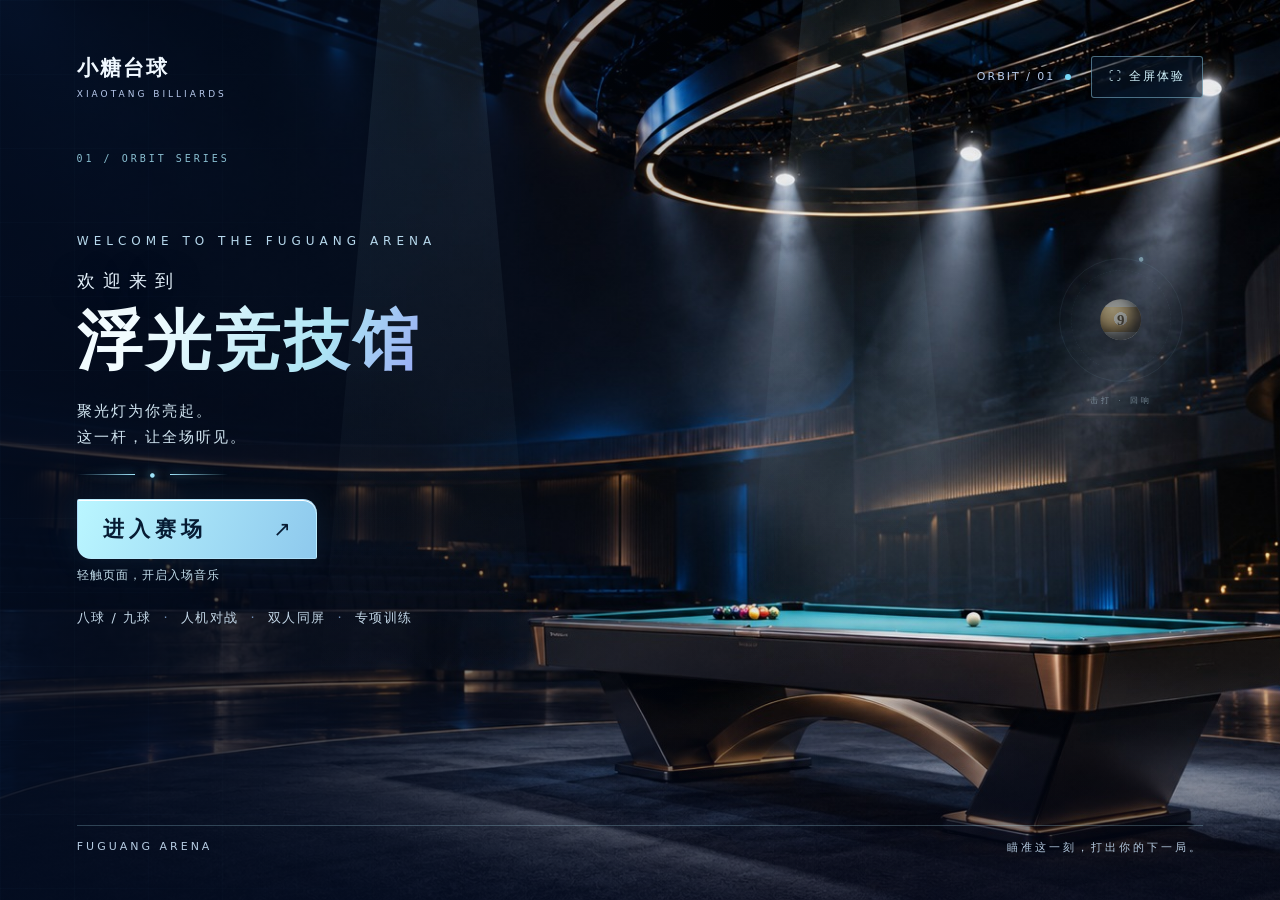
==== index.html @ c65240eb "Deploy Orbit arena polish with compatibility and loading safeguards" ====
<!doctype html>
<html lang="zh-CN">
<head>
  <meta charset="utf-8">
  <meta name="viewport" content="width=device-width, initial-scale=1, viewport-fit=cover">
  <meta http-equiv="Content-Security-Policy" content="default-src 'self'; script-src 'self' 'unsafe-inline'; style-src 'self' 'unsafe-inline'; img-src 'self' data:; media-src 'self' data: blob:; connect-src 'self' data:; object-src 'none'; base-uri 'none'; form-action 'none'">
  <meta name="referrer" content="no-referrer">
  <meta name="theme-color" content="#050a18">
  <meta name="description" content="小糖台球浮光竞技馆，支持八球、九球、人机对战、专项训练与双人同屏。">
  <link rel="icon" href="data:image/svg+xml,%3Csvg xmlns='http://www.w3.org/2000/svg' viewBox='0 0 32 32'%3E%3Ccircle cx='16' cy='16' r='15' fill='%23121a20'/%3E%3Ccircle cx='16' cy='16' r='7' fill='white'/%3E%3Ctext x='16' y='20' text-anchor='middle' font-size='12'%3E8%3C/text%3E%3C/svg%3E">
  <link rel="preload" href="./assets/fuguang-arena.jpg" as="image">
  <title>小糖台球 · 浮光竞技馆</title>
  <link rel="preload" href="./site.css?v=20261009-orbit-v9" as="style">
<link id="siteStyle" rel="stylesheet" href="./site.css?v=20261009-orbit-v9" media="print" onload="this.media='all';window.PoolStartup?.ready('styles')" onerror="this.dataset.failed='true';window.PoolStartup?.styleFailed()">
  <!-- CRITICAL_STYLE_START -->
  <style>/* Always show a landscape game; no orientation gate or blocked controls. */
#mobile-pool-preview.phone-landscape{position:relative!important;width:100%!important;height:var(--phone-height)!important;min-height:0!important;overflow:hidden!important;padding:0!important}
#mobile-pool-preview.phone-landscape .mobile-game-surface{position:relative!important;width:100%!important;height:100%!important;transform:none!important;padding:env(safe-area-inset-top,0px) env(safe-area-inset-right,0px) env(safe-area-inset-bottom,0px) env(safe-area-inset-left,0px)}
#mobile-pool-preview.phone-landscape.is-landscape .mobile-game-surface{width:var(--landscape-width)!important;height:var(--landscape-height)!important;transform-origin:top left!important;transform:translateX(var(--landscape-height)) rotate(90deg)!important}
#mobile-pool-preview.phone-landscape .app{display:flex!important;flex-direction:column!important;height:100%!important;min-height:0!important;overflow:hidden!important}
#mobile-pool-preview.phone-landscape .topbar{position:relative!important;flex:0 0 44px!important;min-height:44px!important;height:44px!important;padding:2px 8px!important}
#mobile-pool-preview.phone-landscape .brand{display:none!important}
#mobile-pool-preview.phone-landscape .top-actions{display:flex!important;width:100%!important;justify-content:space-between!important;flex-wrap:nowrap!important}
#mobile-pool-preview.phone-landscape .layout{display:grid!important;flex:1!important;height:auto!important;min-height:0!important;grid-template-columns:52px minmax(0,1fr) 84px!important;grid-template-rows:minmax(0,1fr)!important;gap:0!important;padding:0!important}
#mobile-pool-preview.phone-landscape .layout>.cue-meter{grid-column:1!important;grid-row:1!important;width:52px!important;height:100%!important;min-height:0!important;padding:2px!important}
#mobile-pool-preview.phone-landscape .cue-track{width:44px!important;height:100%!important}
#mobile-pool-preview.phone-landscape .arena{grid-column:2!important;grid-row:1!important;display:flex!important;flex-direction:column!important;min-height:0!important}
#mobile-pool-preview.phone-landscape .layout>.controls{grid-column:3!important;grid-row:1!important;display:block!important;min-width:0!important;width:auto!important;min-height:0!important;height:100%!important;padding:4px!important;overflow-y:auto!important}
#mobile-pool-preview.phone-landscape .stroke-controls{display:block!important}
#mobile-pool-preview.phone-landscape .stroke-controls>*{width:100%!important;margin:0 0 6px!important;min-width:0!important}
#mobile-pool-preview.phone-landscape .scorebar{position:relative!important;inset:auto!important;flex:0 0 28px!important;height:28px!important;padding:0 3px!important}
#mobile-pool-preview.phone-landscape .table-wrap{display:flex!important;flex:1!important;min-height:0!important;align-items:center!important;justify-content:center!important;padding:0!important}
#mobile-pool-preview.phone-landscape #game{width:100%!important;height:auto!important;max-width:100%!important;max-height:100%!important;object-fit:contain!important}
#mobile-pool-preview.phone-landscape .status{position:relative!important;inset:auto!important;flex:0 0 22px!important;min-height:22px!important;max-height:22px!important;padding:2px 4px!important;font-size:11px!important;white-space:nowrap!important;overflow:auto!important}
#mobile-pool-preview.phone-landscape .angle-head,#mobile-pool-preview.phone-landscape .control-line{flex-direction:column!important;align-items:flex-start!important;gap:2px!important}
#mobile-pool-preview.phone-landscape .angle-head b,#mobile-pool-preview.phone-landscape .power-group b{font-size:12px!important}
#mobile-pool-preview.phone-landscape .spin-group{display:flex!important;flex-direction:column!important;align-items:center!important;border:0!important;padding:0!important;gap:4px!important}
#mobile-pool-preview.phone-landscape .spin-pad{width:52px!important;height:52px!important}
#mobile-pool-preview.phone-landscape button,#mobile-pool-preview.phone-landscape #power{min-height:44px!important}
#mobile-pool-preview.phone-landscape .shoot,#mobile-pool-preview.phone-landscape .small-button{font-size:12px!important;padding:4px!important;letter-spacing:0!important}
#mobile-pool-preview.phone-landscape .practice-actions{display:flex!important;flex-direction:column!important;gap:4px!important}
#mobile-pool-preview.phone-landscape .control-head,#mobile-pool-preview.phone-landscape .tip,#mobile-pool-preview.phone-landscape .spec,#mobile-pool-preview.phone-landscape footer,#mobile-pool-preview.phone-landscape .angle-foot,#mobile-pool-preview.phone-landscape .power-ends,#mobile-pool-preview.phone-landscape .shoot span{display:none!important}
#mobile-pool-preview.phone-landscape .overlay{height:100%!important;max-height:100%!important;min-height:0!important;padding:48px 12px 8px!important;overflow:auto!important}
#mobile-pool-preview.phone-landscape .setup-shell{width:min(100%,720px)!important;max-height:none!important;padding:12px 20px!important}
#mobile-pool-preview.phone-landscape .setup-step h1{font-size:26px!important;margin:8px 0!important}
#mobile-pool-preview.phone-landscape .setup-step>p{font-size:12px!important;margin:0 0 12px!important}
#mobile-pool-preview.phone-landscape .setup-progress{margin-bottom:12px!important}
#mobile-pool-preview.phone-landscape .setup-grid-three{grid-template-columns:repeat(3,minmax(0,1fr))!important}
#mobile-pool-preview.phone-landscape .setup-grid-two{grid-template-columns:repeat(2,minmax(0,1fr))!important}
#mobile-pool-preview.phone-landscape .setup-grid>button{display:block!important;min-height:96px!important;padding:10px!important}
#mobile-pool-preview.phone-landscape .setup-grid>button b{font-size:15px!important;margin:8px 0 0!important}
#mobile-pool-preview.phone-landscape .setup-grid>button small{font-size:11px!important;margin:4px 0 0!important}
#mobile-pool-preview.phone-landscape #startOverlay{padding:0!important;overflow:hidden!important}
#mobile-pool-preview.phone-landscape .welcome-copy{inset:0 auto 0 0!important;top:0!important;width:48%!important;left:0!important;padding:20px 0 28px 5%!important;align-items:flex-start!important;text-align:left!important}
#mobile-pool-preview.phone-landscape #welcomeTitle{font-size:clamp(34px,calc(var(--landscape-width,100vw) * .056),58px)!important;line-height:1.06!important;letter-spacing:3px!important}
#mobile-pool-preview.phone-landscape .welcome-eyebrow{font-size:8px!important;margin-bottom:10px!important}
#mobile-pool-preview.phone-landscape .welcome-description{font-size:11px!important;margin:10px 0 12px!important}
#mobile-pool-preview.phone-landscape .welcome-modes{font-size:9px!important;margin-top:8px!important}
#mobile-pool-preview.phone-landscape .welcome-top{top:5%!important}
#mobile-pool-preview.phone-landscape .welcome-bottom{font-size:8px!important;bottom:3%!important;padding-top:8px!important}
#mobile-pool-preview.phone-landscape #resultOverlay{padding:12px!important;align-items:center!important}
#mobile-pool-preview.phone-landscape .result-card{padding:12px 24px!important;max-width:600px!important}
#mobile-pool-preview.phone-landscape .result-top{padding-bottom:8px!important}
#mobile-pool-preview.phone-landscape .result-kicker{margin:10px 0 6px!important}
#mobile-pool-preview.phone-landscape #resultTitle{font-size:24px!important}
#mobile-pool-preview.phone-landscape .result-reason{margin:6px 0 10px!important}
#mobile-pool-preview.phone-landscape .result-player>b{font-size:42px!important;margin:2px 0 4px!important}
#mobile-pool-preview.phone-landscape .result-note{margin:10px 0!important}
@media (max-height:340px){#mobile-pool-preview.phone-landscape .welcome-description,#mobile-pool-preview.phone-landscape .welcome-eyebrow{display:none!important}}

#mobile-pool-preview.phone-landscape #startOverlay .welcome-enter{font-size:18px!important;min-width:218px!important;min-height:48px!important}
#mobile-pool-preview.phone-landscape #welcomeTitle small{font-size:13px!important;margin-bottom:8px!important;letter-spacing:6px!important}
#mobile-pool-preview.phone-landscape .welcome-orbit{width:88px;height:88px;top:54%}
#mobile-pool-preview.phone-landscape .welcome-copy .welcome-description{font-size:11px!important;line-height:1.4!important;margin:10px 0 0!important}

/* Critical launch scene renders before any external stylesheet arrives. */
html,body{margin:0;background:#040b17;color:#e7f7ff;font-family:system-ui,"PingFang SC","Microsoft YaHei",sans-serif}
.overlay.hidden,[hidden]{display:none!important}
#mobile-pool-preview .boot{position:fixed;inset:0;z-index:300;display:flex!important;flex-direction:column;align-items:center;justify-content:center;box-sizing:border-box;width:100%;height:100%;overflow:hidden;padding:36px 8%;background:radial-gradient(ellipse at 60% 35%,#143749 0,#081622 43%,#030813 90%);transition:opacity .5s,visibility .5s;color:#dff6ff}
#mobile-pool-preview .boot:before{content:"";position:absolute;inset:0;background-image:radial-gradient(circle,#c2f5ff8a 1px,transparent 1.5px),radial-gradient(circle,#cdf6ff44 1px,transparent 2px);background-size:109px 83px,167px 131px;background-position:22px 33px,73px 21px;opacity:.34;pointer-events:none;mask-image:linear-gradient(transparent,#000,transparent)}
#mobile-pool-preview .boot:after{display:none}
#mobile-pool-preview .boot.done{opacity:0;visibility:hidden;pointer-events:none}
.flight-top{position:absolute;top:6%;left:6%;right:6%;display:flex;justify-content:space-between;font-size:10px;letter-spacing:3px;color:#87b8cc}
.flight-copy{position:relative;text-align:center}.flight-copy p{font-size:14px;letter-spacing:5px;color:#a3d5da;margin:0 0 14px}.flight-copy h1{font-size:clamp(36px,5vw,64px);font-weight:700;letter-spacing:8px;margin:0 0 13px}.flight-copy>span{font-size:13px;color:#7eabbf}
.flight-route{position:relative;width:min(760px,90%);height:180px;margin:16px 0 4px;isolation:isolate}
.flight-grid{position:absolute;inset:10px 0;background:linear-gradient(transparent 49%,#8df4e414 50%,transparent 51%);border:1px solid #70bcc415;border-radius:50%;transform:perspective(300px) rotateX(65deg);opacity:.9}
.flight-trajectory{position:absolute;top:91px;left:32px;right:32px;border-top:1px dashed #71acc455}.flight-trajectory span{position:absolute;top:-1px;left:0;height:2px;width:5%;background:linear-gradient(90deg,#20527a,#83f4dc);box-shadow:0 0 14px #9affec;transition:width .6s cubic-bezier(.2,.8,.2,1)}
.flight-stop{position:absolute;left:32px;right:32px;top:115px;display:flex;justify-content:space-between;padding-left:23%;color:#5e859c;font-size:10px;letter-spacing:2px}
.flight-stop span:before{content:'·';display:block;text-align:center;color:#90e4dc;margin-top:-18px;margin-bottom:9px}
.flight-rocket{position:absolute;top:45px;left:calc(8px + (100% - 100px)*var(--flight,.05));width:100px;height:72px;transition:left .65s cubic-bezier(.2,.8,.2,1);filter:drop-shadow(0 7px 17px #66ebef33)}
.flight-rocket svg{position:relative;z-index:2;width:100%;height:100%;animation:rocket-bob 1.7s ease-in-out infinite}
.rocket-plume{position:absolute;right:75%;top:28px;width:68px;height:15px;border-radius:100% 0 0 100%;background:linear-gradient(90deg,transparent,#43c0fa88 32%,#8cffe9 72%,#fff8cf);filter:blur(1px);transform-origin:right center;animation:rocket-fire .2s ease-in-out infinite alternate}
.flight-destination{position:absolute;right:-4px;top:57px;display:flex;align-items:center;flex-direction:column;color:#e6cf9e;opacity:.7}.flight-destination span{font-size:42px;line-height:1;text-shadow:0 0 22px #e8d5a955}.flight-destination small{font-size:8px;letter-spacing:2px;margin-top:9px}
.flight-bottom{width:min(660px,80%);display:flex;align-items:center;justify-content:space-between;border-top:1px solid #789cb633;padding-top:17px;font-size:12px;letter-spacing:2px;color:#8badc1}.flight-bottom b{color:#c5fff0;font-size:28px;letter-spacing:-1px;margin-left:14px;font-variant-numeric:tabular-nums;font-weight:500}
#mobile-pool-preview .boot button{color:#bbdce7;background:transparent;border:1px solid #8accd536;border-radius:30px;min-height:44px;padding:8px 19px;font-size:12px;margin:0;letter-spacing:1px}
.flight-help{font-size:11px;color:#789aad;margin:15px 0 0;letter-spacing:1px;text-align:center}.boot.arrived .flight-destination{opacity:1}.boot.arrived .rocket-plume{background:linear-gradient(90deg,transparent,#8ffff188,#fff8cf);width:90px}
@keyframes rocket-bob{0%,100%{transform:translateY(-2px)}50%{transform:translateY(2px)}}
@keyframes rocket-fire{from{transform:scaleX(.78);opacity:.72}to{transform:scaleX(1.1);opacity:1}}
#mobile-pool-preview.phone-landscape .boot{position:absolute;padding:20px 7%}
#mobile-pool-preview.phone-landscape .flight-top{top:5%;font-size:8px;letter-spacing:2px}
#mobile-pool-preview.phone-landscape .flight-copy h1{font-size:34px;letter-spacing:5px;margin-bottom:8px}
#mobile-pool-preview.phone-landscape .flight-copy p{font-size:11px;margin-bottom:8px;letter-spacing:3px}
#mobile-pool-preview.phone-landscape .flight-copy>span{font-size:10px}
#mobile-pool-preview.phone-landscape .flight-route{height:119px;margin:0;width:84%}
#mobile-pool-preview.phone-landscape .flight-rocket{top:22px;width:90px;height:65px}
#mobile-pool-preview.phone-landscape .flight-trajectory{top:66px}
#mobile-pool-preview.phone-landscape .flight-stop{top:90px}
#mobile-pool-preview.phone-landscape .flight-destination{top:32px}
#mobile-pool-preview.phone-landscape .flight-bottom{padding-top:9px;font-size:10px}
#mobile-pool-preview.phone-landscape .flight-bottom b{font-size:23px}
#mobile-pool-preview.phone-landscape .flight-help{margin:8px 0 0;font-size:9px}
@media(prefers-reduced-motion:reduce){.flight-rocket,.flight-trajectory span,.flight-rocket svg,.rocket-plume{animation:none!important;transition:none!important}}
</style>
  <!-- CRITICAL_STYLE_END -->
</head>
<body id="mobile-pool-preview" data-screen="welcome">
<audio id="entryMusic" src="./sounds/xiaotang-intro.mp3" autoplay loop preload="auto" playsinline hidden></audio>
  <div class="mobile-game-surface">
  <div class="boot" id="boot" aria-label="正在启动小糖台球浮光竞技馆">
    <div class="flight-top"><span>小糖台球 / FUGUANG</span><span>FLIGHT TO THE ARENA</span></div>
    <div class="flight-copy"><p>下一站 · 浮光竞技馆</p><h1>准备，启航。</h1><span id="bootStatus">正在连接赛场</span></div>
    <div class="flight-route" role="progressbar" aria-label="赛场启动进度" aria-valuemin="0" aria-valuemax="100" aria-valuenow="0" id="bootTrack">
      <div class="flight-grid" aria-hidden="true"></div><div class="flight-trajectory"><span id="bootProgress"></span></div>
      <div class="flight-stop" aria-hidden="true"><span>25</span><span>50</span><span>75</span><span>100</span></div>
      <div class="flight-rocket" id="bootRocket" aria-hidden="true"><span class="rocket-plume"></span><svg viewBox="0 0 100 72"><defs><linearGradient id="rocketBody" x1="0" y1="0" x2="0" y2="1"><stop stop-color="#ffffff"/><stop offset=".48" stop-color="#b4e8f0"/><stop offset="1" stop-color="#528594"/></linearGradient><linearGradient id="rocketFin"><stop stop-color="#88ecdf"/><stop offset="1" stop-color="#2285ba"/></linearGradient></defs><path d="M31 26L22 9Q48 5 58 22M31 46L22 63Q48 67 58 50" fill="url(#rocketFin)"/><path d="M18 25L29 29V43L18 47Z" fill="#7f9da9"/><path d="M25 26Q60 11 91 36Q60 61 25 46Z" fill="url(#rocketBody)"/><path d="M73 25Q84 29 91 36Q84 43 73 47Z" fill="#d9fbf3"/><circle cx="54" cy="36" r="10" fill="#163947" stroke="#e8fffd" stroke-width="3"/><circle cx="54" cy="36" r="6" fill="#71d7f1"/><path d="M30 29L63 25" stroke="#ffffff" stroke-opacity=".6" stroke-width="2"/></svg></div>
      <div class="flight-destination" aria-hidden="true"><span>✦</span><small>ARENA</small></div>
    </div>
    <div class="flight-bottom"><span>启航进度 <b id="bootPercent">0%</b></span><button id="skipBoot" type="button">继续等待</button></div>
    <p class="flight-help" id="bootHelp" role="status">音乐与背景加载不会阻止你进入赛场</p>

  </div>
  <div class="app">
    <header class="topbar" id="previewTopbar">
      <div class="brand"><span class="brand-mark">●</span><div><strong>小糖台球</strong><small>FUGUANG ARENA</small></div></div>
      <div class="top-actions"><button id="rulesBtn" class="quiet" type="button">规则</button><button id="backBtn" class="quiet" type="button" aria-label="返回上一个选择页面">← 返回</button><button id="fullBtn" class="quiet" type="button" aria-label="全屏预览游戏" aria-pressed="false">全屏 ⛶</button></div>
    <span id="fullscreenFeedback" role="status" aria-live="polite" hidden></span>
    </header>
    <main class="layout">
        <div class="cue-meter" id="cueMeter" role="slider" aria-label="拉动球杆控制击球力度" aria-valuemin="5" aria-valuemax="100" aria-valuenow="56" tabindex="0"><div class="cue-track"><div class="cue-power" id="cuePower"></div><div class="cue-stick-vertical" id="cueStick"><span class="cue-tip"></span><span class="cue-inlay"></span></div><span class="cue-bottom">弧影 01 · 小头杆<br>下拉蓄力</span></div></div>
      <section class="arena" aria-label="台球桌">
        <div class="scorebar"><div class="player active" id="player0"><span class="player-number">01</span><div><b>玩家 1</b><small id="group0">待分组</small></div><span id="score0" class="score">0</span></div><div class="game-label"><span id="modeLabel">八球</span><small id="turnLabel">准备开球</small></div><div class="player" id="player1"><span class="player-number">02</span><div><b id="player2Name">玩家 2</b><small id="group1">待分组</small></div><span id="score1" class="score">0</span></div></div>
        <div class="table-wrap"><canvas id="game" width="1400" height="790" aria-label="台球游戏画面"></canvas></div>
        <div class="status"><span class="status-dot"></span><span id="statusText">选择八球或九球开始</span></div>
      </section>
      <aside class="controls">
<div class="stroke-controls">
        <div class="control-head"><span>击球控制台</span><small>点按选方向 · 滑动调角度</small></div>
        <div class="angle-panel"><div class="angle-head"><span>精密瞄准</span><b id="angleReadout">0.0000°</b></div><div id="angleRuler" class="angle-ruler" role="slider" aria-label="横向拖动刻度尺调整瞄准角" aria-valuemin="-180" aria-valuemax="180" aria-valuenow="0" tabindex="0"><span class="angle-ticks"></span><span class="angle-needle"></span></div><div class="angle-foot"><span>逆时针</span><span>小格 0.01° · 拖动 0.001°/像素</span><span>顺时针</span></div></div>
        <div class="aim-feel" role="group" aria-label="瞄准手感"><span>手感</span><button type="button" data-aim-feel="fine" aria-pressed="false">精细</button><button type="button" data-aim-feel="balanced" aria-pressed="true">均衡</button><button type="button" data-aim-feel="responsive" aria-pressed="false">灵活</button></div>
<div class="spin-group"><div><span>击球点</span><small id="strokeReadout" aria-live="polite">中杆</small></div><button class="spin-pad" id="spinPad" type="button" aria-label="放大白球选择杆法和加塞" aria-haspopup="dialog"><span class="spin-cross"></span><span id="spinDot" class="spin-dot"></span></button><button id="resetSpin" type="button" class="small-button">居中</button></div>
        <div class="power-group"><div class="control-line"><span>出杆力度</span><b id="powerReadout">56%</b></div><input id="power" type="range" min="5" max="100" value="56" aria-label="击球力度"><div class="power-ends"><span>轻推</span><span>强力</span></div></div>
        <button id="placeCueBtn" class="place-cue" type="button" hidden>确认白球位置</button>
        <button id="shootBtn" class="shoot" type="button">击 球 <span>→</span></button>
        <div class="practice-actions"><button id="practiceBtn" class="quiet" type="button">专项练球</button><button id="repeatPractice" class="quiet" type="button" hidden>重摆本球</button></div>
        <div class="tip" id="tipText">点按选方向，拖动精调；拉动球杆松手击球，或调节力度后点击击球。</div>
        <div class="spec"><span>球台参数</span><small>球径 63.01 mm · 六袋入口均约 110.5 mm</small></div>

</div>
</aside>
    </main>
    <footer>桌面：拖动瞄准 / 拖动刻度尺精调 / 拉杆击球 · ← → 每次 0.001° · 辅助线碰库即止 · 空格击球 · F 全屏　/　平板：拖动瞄准 / 刻度尺精调 / 拉杆击球</footer>
  </div>
  <section class="overlay start-overlay arena-welcome" id="startOverlay" aria-labelledby="welcomeTitle">
    <img class="welcome-photo" src="./assets/fuguang-arena.jpg" alt="原创浮光竞技馆，冷色聚光灯下的空场" fetchpriority="high">
    <div class="welcome-grid" aria-hidden="true"></div>
    <div class="welcome-shade" aria-hidden="true"></div>
    <div class="welcome-atmosphere" aria-hidden="true">
      <i class="welcome-beam beam-left"></i><i class="welcome-beam beam-right"></i>
      <div class="welcome-orbit orbit-left"><span class="orbit-ring"></span><span class="welcome-ball ball-eight">8</span><span class="orbit-caption">瞄准 · 专注</span></div>
      <div class="welcome-orbit orbit-right"><span class="orbit-ring"></span><span class="welcome-ball ball-nine">9</span><span class="orbit-caption">击打 · 回响</span></div>
      <div class="welcome-dust"><i></i><i></i><i></i><i></i><i></i><i></i><i></i><i></i><i></i><i></i></div>
    </div>
    <div class="welcome-top"><span class="welcome-brand">小糖台球 <small>XIAOTANG BILLIARDS</small></span><div class="welcome-tools"><span class="welcome-tag">ORBIT / 01 <i></i></span><button id="welcomeFullscreen" class="welcome-fullscreen" type="button" aria-label="欢迎页全屏" aria-pressed="false">⛶ 全屏体验</button></div></div>
    <div class="welcome-copy"><p class="welcome-eyebrow">WELCOME TO THE FUGUANG ARENA</p>
      <h1 id="welcomeTitle"><small>欢迎来到</small><span>浮光竞技馆</span></h1>
      <p class="welcome-description">聚光灯为你亮起。<br>这一杆，让全场听见。</p>
      <div class="welcome-divider" aria-hidden="true"><i></i><span>●</span><i></i></div>
      <button id="startBtn" class="welcome-enter" type="button">进入赛场 <span>↗</span></button>
      <p id="welcomeFullStatus" class="welcome-fullscreen-note" role="status" hidden></p>
      <p id="introStatus" class="intro-status" role="status" hidden></p>
      <div class="welcome-modes">八球 / 九球 <span>·</span> 人机对战 <span>·</span> 双人同屏 <span>·</span> 专项训练</div>
    </div>
    <div class="welcome-bottom"><span>FUGUANG ARENA</span><span>瞄准这一刻，打出你的下一局。</span></div>
  </section>
  <div class="overlay hidden" id="menuOverlay"><div class="menu-card setup-shell">
    <div class="setup-progress" aria-label="开始流程"><span class="active" data-progress="mode">01 对战</span><span data-progress="rules">02 玩法</span><span data-progress="difficulty">03 难度</span></div>
    <section class="setup-step" id="setupMode"><button class="setup-back" type="button" data-setup-back="welcome">返回</button><div class="eyebrow">CHOOSE MATCH</div><h1>请选择<br><em>对战模式</em></h1><p>选择这一局的进入方式，下一步再选择八球或九球。</p><div class="setup-grid setup-grid-three"><button type="button" data-flow-mode="ai"><span class="setup-icon">AI</span><b>人机对战</b><small>挑战三档智能对手</small></button><button type="button" data-flow-mode="practice"><span class="setup-icon">练</span><b>专项训练</b><small>反复练习同一条球路</small></button><button type="button" data-flow-mode="local"><span class="setup-icon">2P</span><b>双人同屏</b><small>两位玩家轮流出杆</small></button></div></section>
    <section class="setup-step hidden" id="setupRules"><button class="setup-back" type="button" data-setup-back="mode">返回</button><div class="eyebrow">CHOOSE RULESET</div><h1>选择玩法</h1><p id="setupRulesHint">选择八球或九球。</p><div class="setup-grid setup-grid-two"><button type="button" data-flow-rules="eight"><span class="mode-ball black">8</span><b>八球</b><small>先清空己方球，再打进黑八</small></button><button type="button" data-flow-rules="nine"><span class="mode-ball yellow">9</span><b>九球</b><small>依次先碰当前最小号球</small></button></div></section>
    <section class="setup-step hidden" id="setupDifficulty"><button class="setup-back" type="button" data-setup-back="rules">返回</button><div class="eyebrow">CHOOSE DIFFICULTY</div><h1>选择难度</h1><p>难度只用于人机对战。</p><div class="setup-grid setup-grid-three difficulty-cards"><button type="button" data-flow-difficulty="easy"><span class="difficulty-number">40%</span><b>普通</b><small>适合熟悉操作</small></button><button type="button" data-flow-difficulty="normal"><span class="difficulty-number">60%</span><b>进阶</b><small>更稳定的进攻选择</small></button><button type="button" data-flow-difficulty="hard"><span class="difficulty-number">PRO</span><b>大师</b><small>规划杆法与下一球</small></button></div></section>
  </div></div>
  <div class="overlay hidden" id="practiceOverlay"><div class="menu-card practice-card"><button id="closePractice" class="close" type="button" aria-label="关闭练球菜单">×</button><button id="backPractice" class="setup-back" type="button">返回</button><div class="eyebrow">PRACTICE TABLE</div><h2>选择专项训练</h2><p><span id="practiceRulesetLabel">九球规则</span> · 同一球位反复出杆，调整力度和击球点，观察真实落点。</p><div class="practice-grid"><button class="quiet" type="button" data-practice="pocket"><b>慢球进袋</b><small>18% 轻推 · 检查中袋</small></button><button class="quiet" type="button" data-practice="draw"><b>低杆拉回</b><small>70% 力度 · 白球回退</small></button><button class="quiet" type="button" data-practice="follow"><b>高杆跟进</b><small>相同球位 · 对比低杆</small></button><button class="quiet" type="button" data-practice="english"><b>加塞碰库</b><small>左右塞 · 对比反弹方向</small></button></div></div></div>
  <section class="overlay hidden" id="spinOverlay" role="dialog" aria-modal="true" aria-labelledby="spinEditorTitle">
    <div class="spin-editor-card">
      <button id="closeSpinEditor" class="spin-editor-close" type="button" aria-label="取消杆法选择">×</button>
      <h2 id="spinEditorTitle">选择击球点</h2><p class="spin-editor-hint">点选或拖动白球，微调杆法与加塞</p>
      <div class="spin-editor-field"><span class="spin-label spin-high">高杆</span><span class="spin-label spin-low">低杆</span><span class="spin-label spin-left">左塞</span><span class="spin-label spin-right">右塞</span>
        <div id="spinEditorBall" class="spin-editor-ball" role="slider" aria-label="放大的白球击球点" tabindex="0"><span class="spin-safe-zone"></span><span class="spin-cross"></span><span id="spinEditorDot" class="spin-dot"></span></div>
      </div>
      <div class="spin-editor-readout"><b id="spinEditorReadout" aria-live="polite">中杆</b><small id="spinEditorStrength">左右塞 0% · 高低杆 0%</small></div>
      <div class="spin-editor-actions"><button id="spinEditorCenter" type="button">居中</button><button id="confirmSpin" type="button"><span>✓</span> 确认</button></div>
    </div>
  </section>
  <div class="overlay hidden" id="rulesOverlay"><div class="menu-card rules-card"><button id="closeRules" class="close" type="button" aria-label="关闭">×</button><div class="eyebrow">HOW TO PLAY</div><h2>玩法与操作</h2><p><b>瞄准：</b>点按球台选择大方向，再横向或纵向滑动调角度，在右侧横向拖动刻度尺作精细调整；方向键每次调整 0.001°，按住 Shift 为 0.0001°。辅助线显示当前力度与杆法的短程实际球路，碰到库边立即结束，不显示反弹后的路线。红线表示首碰球不合法。<b>力度：</b>向下拉左侧小头杆，松手击球，旁边刻度条同步显示力度；5%～25% 为细化的轻推区间。<b>旋转：</b>点右侧白球放大，点选或拖动击球点，再点白球下方的“✓ 确认”应用杆法与加塞；每次出杆后自动回到中杆。也可按空格或点击“击球”。</p><p><b>专项练球：</b>提供慢球进袋、低杆、高杆与加塞碰库；点“重摆本球”恢复相同球位与预设力度。本杆结束后显示白球落点，无胜负和换人；点顶部“返回”回到训练项目选择。</p><p><b>袋口：</b>球进入袋洞后承接入袋瞬间的速度与旋转，在袋洞内继续运动并受重力下坠，碰到袋衬后衰减；落到袋底时发出带袋衬闷响与轻微摩擦尾音的落袋声；袋沿始终覆盖球体，避免穿过胶边。六袋绘制、落袋判定与遮罩使用同一套袋口几何。</p><p><b>大师：</b>会比较高低杆、左右轻重塞与混合塞，并对候选杆法的力度作微调，规划下一球；困难球继续优先尝试直接进攻、翻袋或碰库勾球；没有合理进攻路线时才解球或防守。出杆前显示击球点和力度，选择与执行仍可能失误。</p><p><b>自由球：</b>点按或拖动台面摆放白球，点击“确认白球位置”；击球前可以点击“重新摆放白球”再次调整。</p><p><b>八球：</b>开球后先分配全色与花色；先打自己的球，清空后合法打进 8 号球即可获胜，无需指定袋口。犯规后对手自由摆放白球。</p><p><b>九球：</b>每杆先碰当前最小号球；合法打进 9 号球获胜。</p><p>第一次点按会解锁击球、球碰球、碰库和落袋四类本地音效；背景音乐不会抢占音效通道。欢迎页播放已提供的入场音乐，对局使用已提供的新音频循环播放，返回选择页面时自动切换。网页包含首球、无碰库、白球落袋及胜负判定。开球流程为适合网页对战的简化规则。</p></div></div>
  <section class="overlay hidden result-overlay" id="resultOverlay" role="dialog" aria-modal="true" aria-labelledby="resultTitle" aria-describedby="resultReason">
    <div class="result-card">
      <div class="result-top"><span>小糖台球 / FUGUANG</span><span id="resultRack">本局结束</span></div>
      <p class="result-kicker" id="resultMode">八球 · 人机对战</p>
      <h1 id="resultTitle">玩家 1 获胜</h1><p id="resultReason" class="result-reason"></p>
      <div class="result-score-label">局数比分</div>
      <div class="result-scoreboard">
        <div class="result-player" id="resultPlayer0"><span id="resultName0">玩家 1</span><b id="resultWins0">1</b><small>本局合法进球 <strong id="resultPots0">0</strong></small></div>
        <span class="result-divider">:</span>
        <div class="result-player" id="resultPlayer1"><span id="resultName1">电脑</span><b id="resultWins1">0</b><small>本局合法进球 <strong id="resultPots1">0</strong></small></div>
      </div>
      <p class="result-note">再来一局继续累计比分，返回主页开始新的对战。</p>
      <div class="result-actions"><button id="resultHome" class="result-secondary" type="button">返回主页</button><button id="resultReplay" class="result-primary" type="button">再来一局 <span>↗</span></button></div>
    </div>
  </section>
  </div>
  <!-- STARTUP_SCRIPT_START -->
  <script>(() => {
  const root = document.getElementById('mobile-pool-preview');
  const surface = root?.querySelector('.mobile-game-surface');
  if (!root || !surface) return;
  const coarse = window.matchMedia?.('(pointer: coarse)');
  const orientation = window.screen?.orientation;
  const isPhone = () => !!coarse?.matches || /Android|iPhone|iPad|iPod/i.test(navigator.userAgent || '') || navigator.maxTouchPoints > 0;
  function sync() {
    const phone = isPhone();
    const viewport = window.visualViewport;
    const width = Math.max(1, Math.min(root.clientWidth || Infinity, viewport?.width || window.innerWidth || 360));
    const height = Math.max(1, viewport?.height || window.innerHeight || 390);
    // Fit a landscape surface even when an in-app browser keeps a portrait viewport.
    // Orientation APIs never decide whether the game is visible or playable.
    const sideways = phone && width < height;
    if (sideways !== root.classList.contains('is-landscape')) {
      for (const id of ['game', 'cueMeter', 'angleRuler', 'spinEditorBall']) document.getElementById(id)?.dispatchEvent(new Event('pointercancel'));
    }
    root.classList.remove('orientation-blocked');
    root.classList.toggle('phone-landscape', phone);
    root.classList.toggle('is-landscape', sideways);
    root.classList.toggle('is-compact', phone);
    surface.inert = false;
    surface.removeAttribute('aria-hidden');
    root.style.setProperty('--visible-height', `${height}px`);
    root.style.setProperty('--phone-height', `${height}px`);
    root.style.setProperty('--landscape-width', `${sideways ? height : width}px`);
    root.style.setProperty('--landscape-height', `${sideways ? width : height}px`);
    const chrome = (root.querySelector('.topbar')?.offsetHeight || 48) + (root.querySelector('.scorebar')?.offsetHeight || 28) + (root.querySelector('.status')?.offsetHeight || 22);
    root.style.setProperty('--landscape-table-width', `${Math.max(1, (sideways ? width : height) - chrome) * 1400 / 790}px`);
    root.style.setProperty('--preview-header-height', `${document.getElementById('previewTopbar')?.offsetHeight || 48}px`);
  }
  for (const name of ['resize', 'orientationchange']) window.addEventListener(name, sync);
  orientation?.addEventListener?.('change', sync);
  coarse?.addEventListener?.('change', sync);
  window.visualViewport?.addEventListener('resize', sync);
  if (typeof ResizeObserver !== 'undefined') {
    let previousWidth = -1;
    new ResizeObserver(() => { if (root.clientWidth !== previousWidth) { previousWidth = root.clientWidth; sync(); } }).observe(root);
  }
  sync();
})();

(() => {
  'use strict';
  const $=id=>document.getElementById(id),boot=$('boot'),bar=$('bootProgress'),percent=$('bootPercent'),track=$('bootTrack'),rocket=$('bootRocket'),skip=$('skipBoot'),status=$('bootStatus'),help=$('bootHelp');
  const tasks=new Set();let dismissed=false,engineFailed=false,stylesFailed=false,engineRetry=0;
  const preview=(!location.hostname||['localhost','127.0.0.1','[::1]'].includes(location.hostname))&&new URLSearchParams(location.search).get('test')==='loading';
  const essentialReady=()=>tasks.has('game')&&tasks.has('styles');
  const finish=()=>{if(dismissed||!essentialReady())return;dismissed=true;boot.classList.add('done');setTimeout(()=>boot.remove(),600);};
  const progress=()=>{
    const value=essentialReady()?100:5+(tasks.has('styles')?20:0)+(tasks.has('game')?65:0)+(tasks.has('photo')?5:0)+(tasks.has('audio')?5:0);
    bar.style.width=`${value}%`;rocket.style.setProperty('--flight',String(value/100));percent.textContent=`${value}%`;track.setAttribute('aria-valuenow',String(value));
    if(essentialReady()){
      engineFailed=false;stylesFailed=false;boot.classList.add('arrived');status.textContent=preview?'加载界面预览 · 已准备就绪':'赛场已就绪，准备入场';skip.textContent='进入赛场';help.textContent='欢迎来到浮光竞技馆';
      if(!preview)setTimeout(finish,700);
    }else if(!engineFailed&&!stylesFailed)status.textContent=tasks.has('game')?'正在整理赛场画面':'正在加载比赛引擎';
  };
  const ready=task=>{tasks.add(task);if(task==='styles'&&window.dispatchEvent&&typeof Event==='function')window.dispatchEvent(new Event('resize'));progress();};
  const failEngine=()=>{if(tasks.has('game'))return;engineFailed=true;status.textContent='比赛引擎连接失败';help.textContent='点击重试，只重新加载游戏，不会刷新整个页面';skip.textContent='重试加载';};
  const styleFailed=()=>{stylesFailed=true;status.textContent='赛场画面加载失败';skip.textContent='重试加载';help.textContent='点击重试加载赛场画面';};
  const retryEngine=()=>{
    if(!engineFailed||tasks.has('game'))return;
    engineFailed=false;status.textContent='正在重新连接比赛引擎';skip.textContent='继续等待';
    const old=$('gameEngine'),script=document.createElement('script');script.id='gameEngine';script.async=true;script.src='./game.js?v=20261009-orbit-v9&retry='+String(++engineRetry);script.onerror=failEngine;old?.remove();document.body.appendChild(script);
  };
  window.PoolStartup={ready,engineFailed:failEngine,styleFailed};
  const stylesheet=$('siteStyle');if(stylesheet?.sheet)ready('styles');else if(stylesheet?.dataset?.failed==='true')styleFailed();
  const photo=document.querySelector('.welcome-photo');if(!photo||photo.complete)ready('photo');else{photo.addEventListener('load',()=>ready('photo'),{once:true});photo.addEventListener('error',()=>ready('photo'),{once:true});}
  skip.addEventListener('click',()=>{
    if(essentialReady()){finish();return;}
    if(engineFailed)retryEngine();
    if(stylesFailed){stylesFailed=false;stylesheet.href='./site.css?v=20261009-orbit-v9&retry='+String(Date.now());status.textContent='正在重新加载赛场画面';skip.textContent='继续等待';}
    if(!engineFailed&&!stylesFailed)help.textContent='仍在等待网络响应，请保持此页打开，无需反复刷新';
  });
  setTimeout(()=>{if(dismissed||essentialReady())return;if(!engineFailed&&!stylesFailed){status.textContent='网络连接较慢，仍在等待';help.textContent='请保持此页打开；资源完成后会自动进入';}},12000);
  window.addEventListener('offline',()=>{if(!dismissed)help.textContent='网络已断开，恢复连接后可重试加载';});
  window.addEventListener('online',()=>{if(engineFailed)retryEngine();});
  window.addEventListener('pageshow',()=>{if(essentialReady()&&dismissed)boot.classList.add('done');});
  progress();
})();
</script>
  <!-- STARTUP_SCRIPT_END -->
  <script id="gameEngine" async src="./game.js?v=20261009-orbit-v9" onerror="window.PoolStartup.engineFailed()"></script>
  <script async src="./audio.js?v=20261009-orbit-v9"></script>
  <script async src="./mobile.js?v=20261009-orbit-v9"></script>
</body>
</html>
---- site.css ----
/* style.css */
:root{color-scheme:dark;--bg:#07191b;--panel:#102527;--line:#315054;--text:#ecf5ee;--muted:#94aaa8;--gold:#efcd79;--green:#2cb98e}
.opponent-select{display:flex;gap:8px;margin-top:22px}.opponent-select button{flex:1;border:1px solid #66867a;border-radius:9px;background:#ffffff0b;color:#cfdfd5;padding:10px}.opponent-select button.selected{color:#142825;border-color:#e6c67d;background:#e8c879;font-weight:800}.menu-card .mode-grid{margin-top:16px}
*{box-sizing:border-box}html,body{margin:0;min-height:100%;font-family:Inter,"Microsoft YaHei",system-ui,sans-serif;background:var(--bg);color:var(--text)}body{background:radial-gradient(circle at 47% -20%,#1a4c46 0,#0b2527 45%,#061719 95%)}button,input{font:inherit}button{cursor:pointer}button:disabled{opacity:.42;cursor:not-allowed}.app{max-width:1660px;margin:0 auto;padding:0 28px}.topbar{height:86px;display:flex;align-items:center;justify-content:space-between;border-bottom:1px solid #36545866}.brand{display:flex;align-items:center;gap:14px}.brand-mark{width:42px;height:42px;border-radius:50%;background:radial-gradient(circle at 32% 26%,#fff,#e3ebdb 13%,#06161d 15%,#0e1823 65%,#000);color:transparent;box-shadow:0 2px 14px #0008,0 0 0 2px #a3b7ac55}.brand strong{display:block;font-size:18px;letter-spacing:2px}.brand small{display:block;color:var(--gold);font-size:10px;letter-spacing:3px;margin-top:3px}.top-actions{display:flex;gap:12px}.quiet{border:1px solid #52706d6d;border-radius:10px;color:#d9e7de;background:#ffffff0a;padding:10px 15px}.quiet:hover,.small-button:hover,.aim-controls button:hover{background:#ffffff1d}.layout{display:grid;grid-template-columns:minmax(0,1fr) 280px;gap:24px;padding-top:28px}.arena{min-width:0}.scorebar{height:76px;display:grid;grid-template-columns:1fr 132px 1fr;align-items:center;background:#102a2b;border:1px solid #365858;border-radius:18px 18px 0 0;padding:0 18px}.player{display:flex;align-items:center;gap:12px;opacity:.56}.player:last-child{justify-content:flex-end}.player.active{opacity:1}.player-number{display:grid;place-items:center;width:35px;height:35px;border-radius:8px;border:1px solid #597571;color:var(--gold);font-size:13px}.player b,.player small{display:block}.player b{font-size:14px}.player small{font-size:11px;color:#a9bfba;margin-top:3px}.score{font-size:28px;font-weight:700;color:var(--gold);min-width:35px;text-align:center}.game-label{text-align:center}.game-label span{display:block;color:var(--gold);font-size:14px;font-weight:800;letter-spacing:3px}.game-label small{display:block;font-size:11px;color:#b6c8c4;margin-top:5px}.table-wrap{background:#12292a;border-left:1px solid #365858;border-right:1px solid #365858;padding:10px;box-shadow:0 24px 50px #0005}.table-wrap canvas{display:block;width:100%;height:auto;touch-action:none;border-radius:10px}.status{height:48px;display:flex;align-items:center;gap:10px;background:#102a2b;border:1px solid #365858;border-radius:0 0 15px 15px;color:#d5e3de;padding:0 19px;font-size:13px}.status-dot{width:8px;height:8px;border-radius:50%;background:#e1c270;box-shadow:0 0 12px #e1c270}.controls{background:linear-gradient(150deg,#173438,#102528);border:1px solid #3c5a58;border-radius:18px;padding:20px;align-self:start;box-shadow:0 24px 50px #0003}.control-head{display:flex;flex-direction:column;gap:5px;border-bottom:1px solid #ffffff18;padding-bottom:17px}.control-head span,.control-line span,.spin-group>div:first-child span{font-size:15px;font-weight:700}.control-head small,.spin-group>div:first-child small{color:var(--muted);font-size:11px}.aim-controls{display:flex;align-items:center;gap:9px;margin:18px 0 27px}.aim-controls button{height:38px;width:40px;background:#2b4746;border:1px solid #5f7771;border-radius:9px;color:#fff;font-size:20px}.aim-controls span{flex:1;text-align:center;color:#b7c8c3;font-size:12px}.aim-controls b{display:block;color:var(--gold);font-size:13px;margin-top:4px}.spin-group{display:flex;flex-direction:column;align-items:center;gap:10px;border-top:1px solid #ffffff18;padding-top:22px}.spin-group>div:first-child{text-align:center;display:flex;flex-direction:column;gap:3px}.spin-pad{position:relative;width:114px;height:114px;border-radius:50%;background:radial-gradient(circle at 35% 28%,#fff,#d9e4dc 72%,#93a49c 100%);border:5px solid #3f665f;box-shadow:0 9px 20px #0005;touch-action:none;cursor:crosshair}.spin-cross{position:absolute;inset:0;border-radius:50%;background:linear-gradient(transparent calc(50% - .5px),#607d7844 50%,transparent calc(50% + .5px)),linear-gradient(90deg,transparent calc(50% - .5px),#607d7844 50%,transparent calc(50% + .5px))}.spin-dot{position:absolute;left:50%;top:50%;width:18px;height:18px;transform:translate(-50%,-50%);border-radius:50%;background:#c88c42;border:3px solid #fff;box-shadow:0 2px 7px #0007}.small-button{background:transparent;border:1px solid #68817a;border-radius:6px;color:#cbded3;padding:4px 10px;font-size:11px}.power-group{border-top:1px solid #ffffff18;margin-top:20px;padding-top:22px}.control-line{display:flex;justify-content:space-between;align-items:center}.control-line b{color:var(--gold);font-size:17px}input[type=range]{width:100%;margin:23px 0 8px;accent-color:#e9c16e;cursor:pointer}.power-ends{display:flex;justify-content:space-between;color:#88a09b;font-size:11px}.shoot{width:100%;height:62px;margin-top:28px;color:#142825;border:0;border-radius:11px;background:linear-gradient(135deg,#f6d582,#d99e53);font-size:20px;font-weight:850;letter-spacing:5px;box-shadow:0 9px 25px #bd8f4444}.shoot:hover{filter:brightness(1.08)}.shoot span{float:right;margin-right:18px;font-size:22px;letter-spacing:0}.tip{color:#9ab3ac;font-size:11px;line-height:1.6;margin-top:15px;min-height:38px}.call-pocket{background:#1c3b38;border:1px solid #d4b77677;border-radius:9px;padding:12px;margin-top:12px;font-size:12px}.call-pocket strong,.call-pocket span,.call-pocket b{display:block;margin:3px 0}.call-pocket b{color:var(--gold)}.spec{margin-top:23px;padding-top:16px;border-top:1px solid #ffffff18;display:flex;flex-direction:column;gap:4px}.spec span{color:#d9eadf;font-size:12px}.spec small{color:#90aaa0;font-size:11px}footer{text-align:center;color:#7c9a93;font-size:11px;padding:23px 0 30px}.overlay{position:fixed;inset:0;z-index:10;display:grid;place-items:center;background:#051719db;backdrop-filter:blur(6px);padding:20px}.overlay.hidden{display:none}.menu-card{width:min(100%,540px);padding:36px;border-radius:23px;border:1px solid #73948380;background:linear-gradient(145deg,#234540,#0a2629 72%);box-shadow:0 35px 90px #000b;position:relative}.eyebrow{font-size:11px;letter-spacing:5px;font-weight:800;color:var(--gold)}h1{font-size:clamp(38px,7vw,62px);line-height:1.12;margin:20px 0 18px;letter-spacing:2px}h1 em{font-style:normal;color:var(--gold)}.menu-card p{color:#c5d7d0;line-height:1.8;font-size:14px}.mode-grid{display:grid;gap:12px;margin:27px 0 22px}.mode-card{display:flex;align-items:center;gap:16px;text-align:left;padding:17px 18px;border-radius:14px;border:1px solid #7491837f;background:#ffffff0b;color:#f0f5ec}.mode-card:hover{background:#ffffff22;border-color:#f5d68a}.mode-card b,.mode-card small{display:block}.mode-card b{font-size:18px;margin-bottom:5px}.mode-card small{color:#acc3b7;font-size:12px}.mode-ball{width:42px;height:42px;flex:none;border-radius:50%;display:grid;place-items:center;font-weight:900;font-size:19px;color:#fff;box-shadow:inset -8px -8px 11px #0007,0 3px 7px #0007}.mode-ball.black{background:radial-gradient(circle at 33% 25%,#3c4550,#080d15 65%)}.mode-ball.yellow{background:radial-gradient(circle at 33% 25%,#ffe475,#d99700 72%);color:#16302e}.arrow{margin-left:auto;color:var(--gold);font-size:22px}.menu-foot{display:block;color:#819e96;font-size:10px}.rules-card h2{font-size:29px}.rules-card p{font-size:13px}.close{position:absolute;right:24px;top:18px;border:0;background:transparent;color:#fff;font-size:29px}@media(max-width:1050px){.layout{grid-template-columns:1fr}.controls{display:grid;grid-template-columns:1fr 1fr 1fr;gap:12px;align-items:center}.control-head{grid-column:1/-1}.aim-controls{margin:0}.spin-group{border:0;padding:0}.power-group{border:0;margin:0;padding:0}.shoot{margin:0}.tip,.call-pocket,.spec{grid-column:1/-1;margin-top:0}.spin-pad{width:90px;height:90px}}@media(max-width:650px){.app{padding:0 9px}.topbar{height:64px}.brand strong{font-size:15px}.brand small{font-size:8px}.brand-mark{width:33px;height:33px}.top-actions{gap:4px}.quiet{padding:8px;font-size:11px}.layout{padding-top:10px;gap:10px}.scorebar{height:59px;padding:0 8px;grid-template-columns:1fr 70px 1fr}.player{gap:5px}.player-number{display:none}.player b{font-size:11px}.player small{font-size:9px}.score{font-size:19px;min-width:20px}.game-label span{font-size:11px;letter-spacing:1px}.game-label small{font-size:9px}.table-wrap{padding:3px}.status{height:auto;min-height:39px;font-size:11px}.controls{padding:13px;grid-template-columns:1fr 1fr;gap:14px}.aim-controls{grid-column:1/-1}.spin-group{grid-column:1;grid-row:3}.power-group{grid-column:2;grid-row:3}.shoot{grid-column:1/-1;height:50px}.spin-pad{width:72px;height:72px}.control-head{padding:0 0 9px}.tip{min-height:0}.spec{display:none}footer{font-size:9px;line-height:1.7;padding:13px}.menu-card{padding:26px}.menu-card p{font-size:12px}}


/* revamp.css */
:root{--felt:#48b625;--gold:#f3d384;--ink:#071215}
html,body{min-height:100%;overflow:hidden}
body{background:#0b1114}
.app{width:100vw;max-width:none;height:100svh;padding:0;overflow:hidden;background:radial-gradient(circle at 45% 50%,#282b2c,#0b1114 70%)}
.topbar{height:57px;position:absolute;z-index:5;inset:0 0 auto 0;padding:0 18px;border:0;background:linear-gradient(180deg,#0d1c1fef,#0d1c1f92);backdrop-filter:blur(15px)}
.brand{gap:10px}.brand-mark{width:32px;height:32px}.brand strong{font-size:15px;letter-spacing:1px}.brand small{font-size:8px;letter-spacing:2px}
.top-actions{gap:7px}.quiet{padding:8px 10px;border:1px solid #9ba7a94a;background:#122629aa;font-size:11px}.quiet:hover{border-color:#f3d384}
.layout{height:100svh;grid-template-columns:minmax(0,1fr) 136px;gap:0;padding:57px 0 0}
.arena{position:relative;min-height:0;overflow:hidden;background:radial-gradient(circle at center,#323637,#151c20 65%,#0c1115);border-right:1px solid #cfbd9066}
.arena::before{content:"";position:absolute;inset:0;opacity:.22;pointer-events:none;background:repeating-linear-gradient(35deg,transparent 0 7px,#ffffff09 8px 9px,transparent 11px 17px)}
.table-wrap{position:absolute;inset:0;display:flex;align-items:center;justify-content:center;padding:20px 5px 0;background:transparent;border:0;box-shadow:none}
.table-wrap canvas{display:block;width:auto;height:min(calc(100svh - 78px),calc((100vw - 146px)*.5642857));max-width:100%;max-height:100%;border-radius:0;touch-action:none;filter:drop-shadow(0 25px 38px #000b)}
.scorebar{position:absolute;z-index:2;left:14px;right:14px;top:8px;width:auto;height:49px;grid-template-columns:1fr 110px 1fr;padding:0 12px;border-radius:13px;border:1px solid #d3e6c53b;background:linear-gradient(90deg,#142625df,#173634c9,#142625df);backdrop-filter:blur(10px);box-shadow:0 8px 25px #0006}
.player{gap:8px}.player-number{width:28px;height:28px;font-size:10px;border-color:#e9d59073}.player b{font-size:11px}.player small{font-size:9px}.score{font-size:19px}.game-label span{font-size:12px}.game-label small{font-size:9px;margin-top:2px}
.status{position:absolute;z-index:2;left:15px;right:auto;bottom:10px;max-width:calc(100% - 30px);height:auto;min-height:33px;padding:7px 12px;border:1px solid #d4e5cf44;border-radius:9px;background:#0c2327dd;backdrop-filter:blur(8px);box-shadow:0 8px 20px #0008;font-size:11px}
.status-dot{width:7px;height:7px;flex:none}
.controls{height:100%;min-height:0;display:flex;flex-direction:column;align-items:center;gap:0;padding:12px 9px 9px;border:0;border-radius:0;background:linear-gradient(90deg,#111c1e,#1b2e30 56%,#101b1d);box-shadow:-6px 0 26px #0008}
.control-head{width:100%;padding:3px 0 10px;border-bottom:1px solid #d8e5d92f;text-align:center}.control-head span{font-size:12px}.control-head small{display:none}
.aim-controls{width:100%;margin:10px 0 12px;gap:2px}.aim-controls button{width:25px;height:27px;padding:0;border-radius:7px;font-size:16px}.aim-controls span{font-size:9px}.aim-controls b{font-size:10px;margin-top:2px}
.spin-group{width:100%;gap:4px;padding:9px 0 8px;border-top:1px solid #d8e5d92f}.spin-group>div:first-child span{font-size:10px}.spin-group>div:first-child small{display:none}.spin-pad{width:55px;height:55px;border-width:3px;margin:2px auto 0}.spin-dot{width:11px;height:11px;border-width:2px}.small-button{padding:2px 6px;font-size:9px}
.power-group{width:100%;margin:1px 0 0;padding:8px 0;border-top:1px solid #d8e5d92f}.power-group .control-line{justify-content:center;gap:4px;flex-direction:column}.power-group .control-line span{font-size:10px}.power-group .control-line b{font-size:18px}.power-group input,.power-ends{display:none}
.cue-meter{width:100%;min-height:160px;flex:1;display:flex;justify-content:center;touch-action:none;cursor:ns-resize;outline:none;padding:4px 0 0}
.cue-meter:focus-visible .cue-track{outline:2px solid var(--gold)}
.cue-track{position:relative;width:53px;height:100%;min-height:150px;border-radius:26px;border:1px solid #e8d5a774;background:linear-gradient(90deg,#091316,#223332 50%,#071114);box-shadow:inset 0 0 12px #000,0 0 0 4px #ffffff09;overflow:hidden}
.cue-track::before{content:"";position:absolute;top:12px;bottom:24px;left:50%;width:2px;transform:translateX(-50%);background:repeating-linear-gradient(to bottom,#f5e3b09c 0 2px,transparent 2px 24px)}
.cue-power{position:absolute;bottom:25px;left:5px;right:5px;height:var(--power-height,56%);border-radius:12px;background:linear-gradient(0deg,#af4a22b5,#e7ab4da6,#efce76);filter:blur(7px);opacity:.68;transition:height .1s}
.cue-stick-vertical{position:absolute;left:50%;top:9%;width:15px;height:67%;transform:translateX(-50%) translateY(var(--cue-pull,0px));border-radius:5px 5px 9px 9px;clip-path:polygon(33% 0,67% 0,82% 58%,100% 100%,0 100%,18% 58%);background:linear-gradient(90deg,#654325 0%,#d5b382 17%,#fff1c3 39%,#c69559 62%,#7a482a 84%,#39221c 100%);box-shadow:2px 2px 6px #000a;pointer-events:none;transition:transform .08s}
.cue-meter.dragging .cue-stick-vertical,.cue-meter.dragging .cue-power{transition:none}
.cue-stick-vertical::after{content:"";position:absolute;bottom:0;left:0;right:0;height:35%;border-radius:3px 3px 8px 8px;background:linear-gradient(90deg,#221916,#834e30 27%,#bc8551 49%,#663920 70%,#161619),repeating-linear-gradient(to bottom,transparent 0 11px,#e0be79 11px 13px,transparent 13px 29px);background-blend-mode:normal;border-top:3px double #e0c279;border-bottom:5px solid #1f2428}
.cue-tip{position:absolute;top:0;left:5px;width:5px;height:11px;border-radius:4px 4px 2px 2px;background:#69abb4;border-top:3px solid #e2eeea}.cue-inlay{position:absolute;top:64%;left:1px;width:13px;height:4px;background:linear-gradient(#f9dfa0,#83512c);border-top:1px solid #fff2bb}
.cue-bottom{position:absolute;bottom:5px;left:1px;right:1px;text-align:center;color:#e8d4aa;font-size:8px;line-height:1.1;writing-mode:vertical-rl;transform:rotate(180deg);height:76px;width:10px}
.shoot{width:100%;height:41px;flex:none;margin:8px 0 0;padding:0 5px;border-radius:7px;font-size:12px;letter-spacing:1px;box-shadow:0 3px 15px #c8a36155}.shoot span{margin:0;font-size:14px;float:none}
.tip{display:none}.spec{display:none}.call-pocket{width:100%;margin:5px 0;padding:7px;font-size:9px}.call-pocket span{display:none}
footer{display:none}
.overlay{background:#06120fe8;backdrop-filter:blur(11px)}
.menu-card{width:min(92vw,520px);padding:30px 33px 26px;border-radius:20px;border:1px solid #e8d08a82;background:radial-gradient(circle at 90% 0%,#31584b,#112c2d 60%,#0c1f22);box-shadow:0 30px 90px #000d,0 0 65px #60cf7960}
.menu-card::before{content:"";position:absolute;top:-1px;left:32px;right:32px;height:2px;background:linear-gradient(90deg,transparent,#f4d27b,transparent)}
.menu-card .eyebrow{font-size:10px;letter-spacing:4px}.menu-card h1{font-size:clamp(34px,5vw,53px);margin:12px 0;line-height:1.17}.menu-card p{font-size:12px;margin:10px 0;line-height:1.7}.opponent-select{margin-top:15px}.opponent-select button{font-size:12px;padding:9px}.difficulty-select{display:flex;align-items:center;gap:5px;margin:12px 0 0}.difficulty-select span{font-size:10px;color:#c4d6cd;margin-right:auto}.difficulty-select button{font-size:10px;border:1px solid #71867b;border-radius:6px;background:#132c2c;color:#d4e2d7;padding:5px 8px}.difficulty-select button.selected{color:#142825;background:#f0cf7e;border-color:#f0cf7e;font-weight:800}.difficulty-select[hidden]{display:none}.menu-card .mode-grid{margin-top:15px;gap:9px}.mode-card{padding:12px 13px}.menu-foot{font-size:9px}
.boot{position:fixed;inset:0;z-index:30;display:flex;flex-direction:column;align-items:center;justify-content:center;background:radial-gradient(circle at center,#155539,#091e1d 52%,#050e13);transition:opacity .55s,visibility .55s}.boot.done{opacity:0;visibility:hidden;pointer-events:none}
.boot-scene{position:relative;width:240px;height:210px;perspective:700px;filter:drop-shadow(0 17px 18px #0008)}.boot-orbit{position:absolute;inset:18px;border:1px solid #b7dbb860;border-radius:50%;transform:rotateX(61deg)}.orbit-two{inset:40px;border-color:#ecdb9c84;transform:rotateX(61deg) rotateZ(32deg)}
.boot-ball{position:absolute;display:grid;place-items:center;width:64px;height:64px;border-radius:50%;font-size:30px;font-weight:900;color:white;box-shadow:inset -13px -14px 18px #0009,0 14px 18px #0007;animation:bootFloat 1.2s ease-in-out infinite alternate}.boot-eight{left:48px;top:50px;background:radial-gradient(circle at 30% 23%,#6a747b,#111a20 59%)}.boot-nine{right:35px;top:85px;background:radial-gradient(circle at 30% 23%,#fff4bb,#e3b62b 57%);animation-delay:.35s}.boot-cue{position:absolute;left:15px;right:45px;top:154px;height:9px;border-radius:7px;background:linear-gradient(90deg,#4c291e,#b07945,#ffe5ab,#78cbd0);transform:rotate(-24deg);animation:bootStrike 1.2s ease-in-out infinite alternate}.boot-title{font-size:clamp(38px,6vw,63px);font-weight:950;letter-spacing:8px;color:#f4f6ec}.boot-title em{font-style:normal;color:#efd27d}.boot-sub{margin-top:6px;color:#a9c6b8;font-size:12px;letter-spacing:3px}.boot-track{width:min(60vw,250px);height:5px;border-radius:10px;background:#38504a;margin-top:29px;overflow:hidden}.boot-track span{display:block;width:0;height:100%;background:linear-gradient(90deg,#8bdd78,#efd27d);box-shadow:0 0 15px #d4f083}.boot-percent{font-size:12px;color:#e8d79a;margin-top:8px}.boot button{background:transparent;border:0;color:#a5c7ad;font-size:11px;margin-top:26px;letter-spacing:1px}
@keyframes bootFloat{from{transform:translateY(-8px) rotate(-13deg)}to{transform:translateY(8px) rotate(17deg)}}@keyframes bootStrike{from{transform:translate(-10px,8px) rotate(-24deg)}to{transform:translate(10px,-6px) rotate(-24deg)}}
@media(max-width:700px){.layout{grid-template-columns:minmax(0,1fr) 76px}.table-wrap canvas{height:min(calc(100svh - 76px),calc((100vw - 82px)*.5642857))}.topbar{padding:0 8px}.top-actions .quiet{font-size:9px;padding:6px}.controls{padding:9px 4px}.scorebar{left:5px;right:5px;top:5px;height:42px;grid-template-columns:1fr 65px 1fr}.player b{font-size:9px}.player small{font-size:8px}.score{font-size:15px}.game-label span{font-size:10px}.game-label small{font-size:8px}.status{left:5px;bottom:5px;max-width:calc(100% - 10px);font-size:9px}.control-head span{font-size:9px}.aim-controls{gap:0}.aim-controls button{width:18px;height:22px;font-size:12px}.aim-controls span{font-size:7px}.aim-controls b{font-size:8px}.spin-pad{width:42px;height:42px}.cue-track{width:39px}.cue-stick-vertical{width:11px}.cue-tip{width:9px;left:1px}.power-group .control-line span{font-size:8px}.power-group .control-line b{font-size:14px}.shoot{font-size:9px}.menu-card{max-height:94svh;overflow:auto;padding:22px}.boot-scene{transform:scale(.76)}}
@media (orientation:portrait) and (max-width:700px){
  html{width:100vw;height:100svh;overflow:hidden}
  body{position:fixed;top:0;left:100vw;width:100svh;height:100vw;min-height:0;overflow:hidden;transform:rotate(90deg);transform-origin:top left}
  .app{width:100%;height:100%;padding:0}
  .topbar{height:37px;padding:0 12px}
  .brand-mark{width:25px;height:25px}.brand strong{font-size:12px}.brand small{font-size:7px}
  .layout{height:100%;padding-top:37px;grid-template-columns:minmax(0,1fr) 67px}
  .table-wrap canvas{height:min(calc(100vw - 40px),calc((100svh - 74px)*.5642857))}
  .scorebar{height:29px;top:3px}.status{min-height:23px;padding:3px 7px;font-size:8px}
  .controls{padding:4px}.control-head{padding:0 0 3px}.aim-controls{margin:2px 0 3px}
  .spin-group{padding:3px 0}.spin-pad{width:30px;height:30px}.small-button{display:none}
  .power-group{padding:3px 0}.power-group .control-line b{font-size:11px}
  .cue-meter{min-height:70px}.cue-track{min-height:70px;width:34px}.cue-stick-vertical{height:60%}
  .shoot{height:29px;margin-top:3px}
  .overlay,.boot{position:absolute;inset:0;width:100%;height:100%}
  .menu-card{max-height:95%;padding:10px 16px}.menu-card h1{font-size:20px;margin:4px 0;line-height:1}.menu-card h1 br{display:none}.menu-card p{font-size:8px;margin:3px 0}.opponent-select{margin-top:4px}.opponent-select button{padding:5px}.difficulty-select{margin:4px 0 0}.menu-card .mode-grid{grid-template-columns:1fr 1fr;margin-top:5px;gap:5px}.mode-card{padding:5px 7px}.mode-ball{width:27px;height:27px;font-size:13px}.mode-card b{font-size:11px;margin:0}.mode-card small{font-size:7px}.menu-foot{font-size:7px}
  .boot-scene{height:105px;transform:scale(.45);margin:-35px 0}.boot-title{font-size:30px}.boot-sub{font-size:8px}.boot-track{margin-top:10px}
}
@media (orientation:landscape) and (max-height:500px){
  .topbar{height:37px;padding:0 9px}.brand-mark{width:25px;height:25px}.brand strong{font-size:12px}.brand small{font-size:7px}
  .layout{padding-top:37px;grid-template-columns:minmax(0,1fr) 67px}
  .table-wrap canvas{height:min(calc(100svh - 40px),calc((100vw - 74px)*.5642857))}
  .scorebar{height:29px;top:3px}.status{min-height:23px;padding:3px 7px;font-size:8px}
  .controls{padding:4px}.control-head{padding:0 0 3px}.aim-controls{margin:2px 0 3px;gap:0}.aim-controls button{width:19px;height:20px;font-size:11px}.aim-controls span{font-size:7px}
  .spin-group{padding:3px 0}.spin-pad{width:30px;height:30px}.small-button{display:none}
  .power-group{padding:3px 0}.power-group .control-line b{font-size:11px}
  .cue-meter{min-height:70px}.cue-track{min-height:70px;width:34px}.cue-stick-vertical{height:60%}
  .shoot{height:29px;margin-top:3px;font-size:9px}
  .menu-card{max-height:95svh;overflow:auto;padding:10px 16px}.menu-card h1{font-size:20px;margin:4px 0;line-height:1}.menu-card h1 br{display:none}.menu-card p{font-size:8px;margin:3px 0}.opponent-select{margin-top:4px}.opponent-select button{padding:5px}.difficulty-select{margin:4px 0 0}.menu-card .mode-grid{grid-template-columns:1fr 1fr;margin-top:5px;gap:5px}.mode-card{padding:5px 7px}.mode-ball{width:27px;height:27px;font-size:13px}.mode-card b{font-size:11px;margin:0}.mode-card small{font-size:7px}.menu-foot{font-size:7px}
}


/* future.css */
:root{--bg:#050a18;--panel:#0a1624;--line:#28536a;--text:#edf8ff;--muted:#8eabbc;--gold:#70e7f2;--green:#43d4d7}
html,body{background:#050a18;color:var(--text);font-family:"Segoe UI","Microsoft YaHei",system-ui,sans-serif}
body{background:radial-gradient(circle at 78% -18%,#173b5c 0%,#08172a 35%,#050a18 76%)}
.app{background:linear-gradient(180deg,#07111ccc 0%,#050b18 100%)}
.topbar{border-bottom:1px solid #4ad8ee26;background:linear-gradient(90deg,#08111e,#0c1b2c 58%,#08111e)}
.brand-mark{background:radial-gradient(circle at 31% 25%,#fff 0 7%,#b9f6ff 8% 12%,#143b52 14% 22%,#081425 24% 70%,#02060b 100%);box-shadow:0 0 0 1px #6ce8f37c,0 0 18px #2fcde745}
.brand strong{font-size:14px;font-weight:850;letter-spacing:2px}.brand small{color:#7eddeb;letter-spacing:2.5px}
.quiet{border:1px solid #5fcce54a;background:#112538a8;color:#dbf5fb;box-shadow:inset 0 1px #b2f7ff16}
.quiet:hover,.aim-controls button:hover,.small-button:hover{border-color:#78edfa;background:#16435b}
.scorebar{border:1px solid #58d5e64f;background:linear-gradient(90deg,#0a1a29eb,#10283beb,#0a1a29eb);box-shadow:0 8px 24px #020711b5,inset 0 1px #b5f6ff1e}
.scorebar::before{content:"";position:absolute;left:30%;right:30%;top:-1px;height:1px;background:linear-gradient(90deg,transparent,#78e8f2,transparent)}
.player-number{border-color:#6ad4e285;color:#98eff2;background:#103347}.player.active b{color:#f5fbff}.score,.game-label span{color:#8ceafa}.player small,.game-label small{color:#99b8c5}
.status{border:1px solid #4cd3e45c;background:#081c2ddb;color:#e8f6fb;box-shadow:0 9px 24px #02060ea6}.status-dot{background:#73eaf3;box-shadow:0 0 13px #56dff3}
.controls{border-left:1px solid #4fc2df58;background:linear-gradient(90deg,#071320,#0c2132 60%,#071320);box-shadow:-9px 0 32px #0009,inset 1px 0 #a8f2ff17}
.control-head{border-color:#73def136}.control-head span{color:#e9faff;letter-spacing:1px}
.aim-controls button{border:1px solid #57bcd37c;background:#12364b;color:#d7fbff}.aim-controls b,.power-group .control-line b{color:#81e8f3}
.spin-group,.power-group{border-color:#73def130}.spin-pad{border-color:#4d97a9;box-shadow:0 0 0 3px #68ddf221,0 0 22px #3acde41c,inset -9px -9px 15px #08293635}
.spin-dot{background:#71e0ed;box-shadow:0 0 10px #49d4e8}
.small-button{border-color:#4c9cb0;color:#c9e8ef}.cue-track{border-color:#62b1c4aa;background:linear-gradient(90deg,#07111c,#133043 50%,#07111c);box-shadow:inset 0 0 15px #000,0 0 0 4px #3cd2e413}
.cue-track::before{background:repeating-linear-gradient(to bottom,#9de4ee7a 0 2px,transparent 2px 24px)}
.cue-power{background:linear-gradient(0deg,#3873d47c,#49c6df9c,#a2f4ff);opacity:.58}
.cue-bottom{color:#8ed8e6}.place-cue{width:100%;min-height:34px;flex:none;margin:4px 0 0;padding:5px 4px;border:1px solid #67e1f4;border-radius:7px;background:linear-gradient(120deg,#144c64,#0b324b);box-shadow:inset 0 1px #dbffff4d,0 0 18px #55def932;color:#e6fdff;font-size:11px;font-weight:750;letter-spacing:.4px}
.place-cue[hidden]{display:none!important}.place-cue:hover{filter:brightness(1.2)}
.shoot{color:#031b27;background:linear-gradient(120deg,#a9f5ff,#62d6ed 55%,#39abc9);box-shadow:0 5px 20px #45d6ee50,inset 0 1px #fff8}
.call-pocket{background:#102e43;border-color:#60e2ed88}.call-pocket b{color:#93f0f7}
.overlay{background:radial-gradient(circle at 65% 15%,#15364bc2,#050b18ef 59%,#030813f2);backdrop-filter:blur(12px)}
.menu-card{border:1px solid #6ad9e68c;border-radius:21px;background:radial-gradient(circle at 90% 10%,#173e55,#0b2132 46%,#081420 100%);box-shadow:0 27px 100px #000d,0 0 54px #2bd2eb28,inset 0 1px #cefbff25}
.menu-card::before{background:linear-gradient(90deg,transparent,#80f0f4,transparent)}
.eyebrow{color:#8fe9f1}.menu-card h1 em,.start-card h1 em{color:#9af1f7;text-shadow:0 0 28px #36d7ef58}.menu-card p{color:#b8d1db}
.opponent-select button{border-color:#5ba2b274;background:#112b3d;color:#cce7ef}.opponent-select button.selected,.difficulty-select button.selected{border-color:#7ff3f5;background:linear-gradient(110deg,#9ef5f9,#62d6e8);color:#062534;font-weight:800;box-shadow:0 0 17px #3bccdf36}
.difficulty-select span{color:#a4c7d3}.difficulty-select button{border-color:#4c8193;background:#0d2838;color:#bfdfe8}
.mode-card{border:1px solid #5facbe78;background:linear-gradient(100deg,#112b3ca8,#0a1d2b88)}.mode-card:hover{border-color:#82eef6;background:#19465a;box-shadow:0 0 22px #45d3e344}.mode-card small{color:#a7cbd4}.arrow{color:#91edf3}.menu-foot{color:#80acb9}
.boot{background:radial-gradient(circle at 50% 45%,#173b5e 0,#09182c 38%,#030815 76%);overflow:hidden}
.boot::before,.start-overlay::before{content:"";position:absolute;inset:0;pointer-events:none;background:linear-gradient(#53ddeb0b 1px,transparent 1px),linear-gradient(90deg,#53ddeb0b 1px,transparent 1px);background-size:42px 42px;mask-image:linear-gradient(transparent,#000 38%,#000 78%,transparent)}
.boot::after{content:"";position:absolute;left:-20%;right:-20%;top:0;height:2px;background:linear-gradient(90deg,transparent,#94f7ff,transparent);box-shadow:0 0 22px #67e5f2;animation:scan 1.9s linear infinite;opacity:.7}
.boot-system{position:absolute;top:6%;left:6%;right:6%;display:flex;justify-content:space-between;color:#79d9eb;font-size:10px;letter-spacing:2px}.boot-system span{color:#81f0dc}
.boot-scene{width:230px;height:180px;filter:drop-shadow(0 0 30px #38d4ed4d)}
.boot-orbit{border:1px solid #71e4f2a8;transform:rotateX(62deg);box-shadow:0 0 14px #32dbef6b}.orbit-two{border-color:#967bf799;transform:rotateX(62deg) rotateZ(42deg)}
.boot-ball{width:60px;height:60px;box-shadow:inset -12px -14px 15px #000c,0 0 18px #5fdef667;border:1px solid #d6fbff85}.boot-eight{left:52px;top:45px;background:radial-gradient(circle at 30% 23%,#667683,#121926 56%)}.boot-nine{right:28px;top:77px;background:radial-gradient(circle at 28% 23%,#fff5c8,#e4bd30 50%,#795513)}
.boot-cue{top:139px;background:linear-gradient(90deg,#174461,#cdedf2,#d7a65f,#53dded);box-shadow:0 0 14px #71d9e6}
.boot-title{font-weight:900;color:#e9f8ff;letter-spacing:10px;text-shadow:0 0 35px #58d6ed4d}.boot-title em{color:#8eeaf2}.boot-sub{color:#a7cbd9;letter-spacing:2px}.boot-track{background:#12394e;border:1px solid #459eb071;height:7px}.boot-track span{background:linear-gradient(90deg,#5385f8,#77e8f6);box-shadow:0 0 18px #6eeaf7}.boot-percent{color:#9af2f5}.boot button{color:#a5e9ef;border:1px solid #5cd4e273;border-radius:7px;padding:9px 16px;background:#0c273999}
@keyframes scan{from{top:0}to{top:100%}}
.start-overlay{z-index:12}
.start-card{position:relative;display:grid;grid-template-columns:1.05fr .95fr;align-items:center;width:min(94vw,900px);min-height:470px;padding:46px 52px;border:1px solid #60dcec91;border-radius:21px;background:radial-gradient(circle at 78% 20%,#163f5b 0,#0b2639 30%,#071726 73%);box-shadow:0 25px 90px #000e,0 0 62px #30d3e92c,inset 0 1px #c4f7ff28;overflow:hidden}
.start-card::before{content:"";position:absolute;top:0;left:0;right:0;height:2px;background:linear-gradient(90deg,transparent,#a2f5ff 50%,transparent)}
.start-copy{position:relative;z-index:2}.start-card h1{font-size:clamp(43px,5vw,68px);line-height:1.14;margin:19px 0 20px;letter-spacing:2px}.start-card p{max-width:390px;color:#bdd5df;font-size:14px;line-height:1.9}
.start-btn{display:flex;align-items:center;justify-content:space-between;gap:50px;margin-top:28px;padding:15px 19px;min-width:226px;border:1px solid #b1fcff;border-radius:7px;background:linear-gradient(105deg,#b6faff,#63dce9);color:#052332;font-size:15px;font-weight:850;box-shadow:0 10px 28px #32d7ea4d,inset 0 1px #fff9}.start-btn span{font-size:23px;line-height:1}.start-btn:hover{filter:brightness(1.12);transform:translateY(-2px)}
.start-foot{margin-top:28px;color:#80b7c5;font-size:10px;letter-spacing:1.4px}
.start-signal{display:flex;align-items:center;gap:9px;width:max-content;max-width:100%;padding:7px 11px;border:1px solid #7de9ef6e;border-radius:3px;background:#0a3645a8;color:#a7f6fb;font-size:10px;font-weight:850;letter-spacing:2.4px}.start-signal b{margin-left:20px;color:#65b9cb;font-weight:700}.signal-dot{width:6px;height:6px;border-radius:50%;background:#8cf9ee;box-shadow:0 0 12px #8cf9ee}
.start-wordmark{position:relative;width:max-content;max-width:100%;margin:18px 0 13px;color:#eafaff;font-family:"Arial Narrow","Bahnschrift SemiCondensed","Segoe UI",sans-serif;font-size:clamp(54px,5.4vw,76px);font-weight:950;line-height:.88;letter-spacing:-5px;text-shadow:0 7px 22px #000a}.start-wordmark span{display:block;color:#8af6ff;text-shadow:0 0 27px #36dcef80}.start-wordmark i{position:absolute;right:-34px;bottom:6px;color:#75ebf294;font-size:33px;font-style:normal;font-weight:400;letter-spacing:0}
.start-title{display:flex;align-items:baseline;gap:13px;margin:17px 0 9px!important;padding:0 0 11px;border-bottom:1px solid #79dce05a;color:#eefaff;font-size:27px!important;font-weight:850;letter-spacing:1.8px;line-height:1.2!important}.start-title span{color:#94c8d5;font-size:12px;font-weight:600;letter-spacing:1px}
.start-card .start-copy>p{font-size:13px;line-height:1.75;margin:10px 0 0}.start-card .start-btn{margin-top:20px}.start-card .start-foot{margin-top:19px}.music-toggle[aria-pressed="true"]{border-color:#76e5ef;color:#a8f7fb;box-shadow:0 0 12px #39deee37}
.start-visual{position:relative;height:310px;display:grid;place-items:center;perspective:800px}.start-visual>span{position:absolute;bottom:5px;color:#79e8ef;font-size:10px;letter-spacing:2px}
.start-table{position:relative;width:360px;height:235px;border:13px solid #1e2e36;border-radius:18px;background:radial-gradient(circle at 55% 43%,#24c933,#087e1d 100%);box-shadow:0 25px 40px #000b,inset 0 0 25px #001f07a6,0 0 0 2px #81dbe45e;transform:rotateX(25deg) rotateZ(-13deg)}
.start-table{background:radial-gradient(circle at 55% 43%,#3294c7,#0b416a 100%);box-shadow:0 25px 40px #000b,inset 0 0 25px #001c3ba6,0 0 0 2px #81dbe45e}
.angle-panel{width:100%;flex:none;margin:7px 0 8px;padding:3px 0 8px;border-bottom:1px solid #7fe5f22d;user-select:none}
.angle-head,.angle-foot{display:flex;justify-content:space-between;align-items:center;color:#a9d5e1}
.angle-head{font-size:10px;font-weight:700}.angle-head b{color:#93f4ff;font-size:13px;font-variant-numeric:tabular-nums}
.angle-ruler{position:relative;display:block;width:100%;height:31px;margin-top:5px;border:1px solid #5aa8be91;border-radius:5px;background:linear-gradient(180deg,#071625,#102d42 75%,#0b253a);box-shadow:inset 0 0 9px #0008,0 0 12px #3ed8f51d;overflow:hidden;touch-action:none;cursor:ew-resize;outline:none}
.angle-ruler:focus-visible{outline:2px solid #b0f7ff;outline-offset:2px}
.angle-ticks{position:absolute;inset:3px 0 4px;background-image:repeating-linear-gradient(90deg,transparent 0 9px,#b7ebf888 9px 10px),repeating-linear-gradient(90deg,transparent 0 49px,#d5faff 49px 51px,transparent 51px 100px);background-size:100px 10px,100px 22px;background-position-x:var(--tick-offset,0px);background-repeat:repeat-x;opacity:.9}
.angle-needle{position:absolute;left:50%;top:0;bottom:0;width:2px;transform:translateX(-50%);background:#9cf6ff;box-shadow:0 0 8px #8cf5ff}
.angle-needle::before{content:"";position:absolute;left:-4px;top:0;border-left:5px solid transparent;border-right:5px solid transparent;border-top:6px solid #a7f9ff}
.angle-foot{margin-top:4px;font-size:7px;white-space:nowrap}.angle-foot span:nth-child(2){color:#70adbe}
.start-table::before{content:"";position:absolute;inset:-17px;border:1px solid #8de6ed76;border-radius:21px;box-shadow:0 0 22px #60e2ef38}.start-table::after{content:"";position:absolute;inset:12px;border:1px solid #caf5db22;border-radius:3px}
.start-ball{position:absolute;z-index:2;display:grid;place-items:center;width:33px;height:33px;border-radius:50%;font-size:14px;font-weight:900;font-style:normal;color:#f5f8f7;box-shadow:inset -7px -9px 9px #0009,0 8px 9px #0009}.start-ball.a{left:115px;top:87px;background:radial-gradient(circle at 30% 20%,#5b6876,#111722 68%)}.start-ball.b{right:94px;top:125px;background:radial-gradient(circle at 30% 20%,#fff1a5,#f0c521 60%,#8b6714)}
.start-trace{position:absolute;left:138px;top:106px;width:115px;border-top:2px dashed #b2faff;transform:rotate(23deg);filter:drop-shadow(0 0 8px #81edfc)}.start-cue{position:absolute;left:11px;top:102px;width:98px;height:5px;transform:rotate(-9deg);border-radius:4px;background:linear-gradient(90deg,#482a23,#c29664,#fcecc2,#8be6eb)}
@media (max-width:700px){.start-card{width:min(96vw,900px);padding:28px;min-height:0}.start-visual{transform:scale(.75)}.place-cue{font-size:9px;min-height:29px}.music-toggle{font-size:9px!important;padding:6px!important}}
@media (max-height:500px){.start-card{min-height:0;max-height:94svh;padding:18px 27px;grid-template-columns:1fr .8fr}.start-signal{font-size:7px;padding:5px 7px}.start-signal b{margin-left:6px}.start-wordmark{font-size:43px;margin:10px 0 5px;letter-spacing:-3px}.start-wordmark i{font-size:20px;right:-21px}.start-title{font-size:18px!important;margin:8px 0 5px!important;padding-bottom:5px}.start-title span{font-size:8px}.start-card .start-copy>p{font-size:9px;line-height:1.4;margin:5px 0}.start-btn{margin-top:11px;padding:9px 14px;font-size:12px;min-width:0}.start-card .start-btn{margin-top:10px}.start-card .start-foot{margin-top:8px;font-size:8px}.start-visual{height:235px;transform:scale(.7)}.boot-scene{transform:scale(.6);margin:-20px 0}.boot-title{font-size:32px}.boot-track{margin-top:10px}.place-cue{min-height:27px;margin:2px 0;font-size:8px}}
@media (max-height:500px){.angle-panel{margin:2px 0 3px;padding:0 0 3px}.angle-head{font-size:7px}.angle-head b{font-size:9px}.angle-ruler{height:20px;margin-top:2px}.angle-foot{display:none}}
@media (max-width:700px){.angle-head{font-size:8px}.angle-head b{font-size:10px}.angle-ruler{height:24px}.angle-foot{display:none}}
.music-panel{position:absolute;z-index:80;top:64px;right:18px;width:min(350px,calc(100% - 36px));padding:14px;border:1px solid #327a98;border-radius:14px;background:#091c2bf5;box-shadow:0 16px 45px #0009;color:#d9f4ff}
.music-panel[hidden]{display:block;visibility:hidden;pointer-events:none}.music-panel-head,.music-panel-foot{display:flex;align-items:center;justify-content:space-between;gap:12px}.music-panel-head strong{font-size:17px}.music-panel-head small{margin-left:8px;font-size:9px;letter-spacing:2px;color:#79b5ca}.music-panel button{border:1px solid #356580;background:#123247;color:#d8f6ff;border-radius:7px;padding:5px 9px;cursor:pointer}.music-panel-head button{font-size:20px;padding:0 8px}.music-panel p{font-size:11px;color:#95bdcf;line-height:1.5;min-height:17px}.music-panel iframe{display:block;border:0;border-radius:8px;background:#142c3c}.music-panel-foot{margin-top:12px;font-size:10px}.music-panel-foot a{color:#9bddea}.music-panel-foot button{font-size:10px}
@media (orientation:portrait) and (max-width:700px){.start-card{max-height:95%;width:96%;padding:12px 22px}.start-wordmark{font-size:38px}.start-title{font-size:17px!important}.start-card .start-copy>p{font-size:8px}.start-visual{height:200px;transform:scale(.55)}.start-foot{font-size:7px}.place-cue{min-height:25px}}


/* Visible orientation action, reachable on touch screens. */
#fullBtn{min-height:44px;min-width:64px;color:#102127;background:#efcd79;font-weight:700}

/* mobile.css */
/* Phone controls shared with the reviewed mobile preview. */
#landscapeBtn{display:none}
@media(max-width:700px),(max-height:500px) and (pointer:coarse){
html{overflow:auto!important;height:auto!important}
#landscapeBtn{display:inline-flex}
#mobile-pool-preview{position:relative!important;inset:auto!important;transform:none!important;transform-origin:initial!important;width:100%!important;min-height:0!important;overflow:visible!important;background:#050a18;color:#e2f0fb;font-family:system-ui,sans-serif}
#mobile-pool-preview .app{width:100%;height:auto;min-height:640px;max-width:none;overflow:visible;padding:0}
#mobile-pool-preview .topbar{position:relative;inset:auto;height:auto;min-height:54px;padding:10px;display:flex;flex-wrap:wrap;gap:10px}
#mobile-pool-preview .brand strong{font-size:16px}
#mobile-pool-preview .brand small{font-size:12px}
#mobile-pool-preview .top-actions{display:flex;flex-wrap:wrap;gap:6px;margin-left:auto}
#mobile-pool-preview .top-actions button{min-height:44px;font-size:14px;padding:8px 10px}
#mobile-pool-preview #musicBtn,#mobile-pool-preview #fullBtn,#mobile-pool-preview .boot,#mobile-pool-preview footer,#mobile-pool-preview .angle-foot,#mobile-pool-preview .cue-bottom{display:none!important}
#mobile-pool-preview .layout{display:flex;flex-direction:column;height:auto;padding:0;gap:0}
#mobile-pool-preview .arena{display:block;position:relative;min-height:0;padding:0}
#mobile-pool-preview .scorebar{position:relative;inset:auto;width:100%;height:52px;padding:0 10px;grid-template-columns:1fr 74px 1fr;border-radius:0}
#mobile-pool-preview .player{gap:6px}
#mobile-pool-preview .player b{font-size:14px}
#mobile-pool-preview .player small{font-size:12px}
#mobile-pool-preview .player-number{display:none}
#mobile-pool-preview .score{font-size:20px;min-width:20px}
#mobile-pool-preview .game-label span{font-size:14px}
#mobile-pool-preview .game-label small{font-size:12px}
#mobile-pool-preview .table-wrap{position:relative;display:block;padding:0;width:100%;border:0}
#mobile-pool-preview .table-wrap canvas{width:100%;height:auto!important;aspect-ratio:1400/790;max-width:none;display:block;touch-action:none}
#mobile-pool-preview .status{position:relative;inset:auto;height:auto;min-height:48px;width:100%;max-width:none;font-size:14px;line-height:1.5;padding:8px 12px;white-space:normal;overflow-wrap:anywhere;border-radius:0}
#mobile-pool-preview .controls{height:auto;display:grid;grid-template-columns:1fr 1fr;gap:12px;width:100%;padding:12px;align-items:start;border-radius:0}
#mobile-pool-preview .control-head,#mobile-pool-preview .angle-panel,#mobile-pool-preview .shoot,#mobile-pool-preview .place-cue,#mobile-pool-preview .tip,#mobile-pool-preview .spec{grid-column:1/-1;width:100%;margin:0}
#mobile-pool-preview .control-head{padding:0;gap:4px}
#mobile-pool-preview .control-head span,#mobile-pool-preview .angle-head,#mobile-pool-preview .spin-group>div:first-child span,#mobile-pool-preview .power-group .control-line span{font-size:14px}
#mobile-pool-preview .control-head small,#mobile-pool-preview .spin-group>div:first-child small{font-size:12px}
#mobile-pool-preview .angle-head b,#mobile-pool-preview .power-group .control-line b{font-size:16px}
#mobile-pool-preview .angle-ruler{height:44px}
#mobile-pool-preview .spin-group{grid-column:1;grid-row:3/5;display:flex;align-items:center;padding:0;margin:0;border:0}
#mobile-pool-preview .spin-pad{width:88px;height:88px}
#mobile-pool-preview .spin-dot{width:18px;height:18px}
#mobile-pool-preview .small-button{font-size:14px;min-height:44px;min-width:72px}
#mobile-pool-preview .power-group{grid-column:2;grid-row:3;margin:0;padding:0;border:0}
#mobile-pool-preview #power{min-height:44px;margin:8px 0 0}
#mobile-pool-preview .power-ends{font-size:12px}
#mobile-pool-preview .cue-meter{grid-column:2;grid-row:4;height:116px;min-height:116px;margin:0;display:block}
#mobile-pool-preview .cue-track{height:110px;width:60px;margin:0 auto}
#mobile-pool-preview .cue-stick-vertical{width:16px}
#mobile-pool-preview .shoot,#mobile-pool-preview .place-cue{font-size:16px;min-height:48px;margin:0}
#mobile-pool-preview .tip{font-size:14px;line-height:1.5;padding:0}
#mobile-pool-preview .spec{font-size:12px;padding:0}
#mobile-pool-preview .spec small{font-size:12px}
#mobile-pool-preview .overlay{position:absolute;inset:0;padding:76px 10px 10px;align-items:flex-start;min-height:0;background:#030b17eb}
#mobile-pool-preview .overlay.hidden{display:none}
#mobile-pool-preview .menu-card{position:relative;width:100%;max-width:520px;max-height:none;overflow:visible;margin:0;padding:22px 18px}
#mobile-pool-preview .menu-card h1{font-size:28px;line-height:1.2}
#mobile-pool-preview .menu-card h2{font-size:24px}
#mobile-pool-preview .menu-card p{font-size:14px;line-height:1.5}
#mobile-pool-preview .menu-card button{min-height:44px;font-size:14px}
#mobile-pool-preview .menu-card .close{width:44px;height:44px;font-size:24px}
#mobile-pool-preview .menu-foot{font-size:12px}
#mobile-pool-preview .difficulty-select{flex-wrap:wrap}
#mobile-pool-preview .difficulty-select span{font-size:14px}
#mobile-pool-preview .mode-card small{font-size:12px}
#mobile-pool-preview .ai-test-card label,#mobile-pool-preview .ai-test-card select{font-size:16px}
#mobile-pool-preview .start-btn{font-size:16px;min-height:48px}
#mobile-pool-preview .eyebrow{font-size:12px}
#mobile-pool-preview .menu-card button,#mobile-pool-preview .controls button,#mobile-pool-preview .topbar button,#mobile-pool-preview select{cursor:inherit}
#mobile-pool-preview [hidden]{display:none!important}
@media(min-width:620px){#mobile-pool-preview .controls{grid-template-columns:1fr 1fr}#mobile-pool-preview .app{min-height:800px}}
#mobile-pool-preview .mobile-game-surface{position:relative;width:100%}
#mobile-pool-preview .topbar{z-index:100}
#mobile-pool-preview #landscapeBtn{min-height:44px;min-width:64px;background:#efcd79;color:#102127;border:1px solid #ffe3a2;font-weight:700}
#mobile-pool-preview.is-landscape{height:var(--landscape-width);overflow:hidden!important}
#mobile-pool-preview.is-landscape .mobile-game-surface{width:var(--landscape-width);height:var(--landscape-height);transform-origin:top left;transform:translateX(var(--landscape-height)) rotate(90deg)}
#mobile-pool-preview:is(.is-landscape,.is-compact) .app{height:100%;min-height:0;overflow:hidden}
#mobile-pool-preview:is(.is-landscape,.is-compact) .topbar{height:54px;min-height:54px;flex-wrap:nowrap;padding:5px 10px;gap:8px;background:#071222}
#mobile-pool-preview:is(.is-landscape,.is-compact) .brand small{display:none}
#mobile-pool-preview:is(.is-landscape,.is-compact) .top-actions{flex-wrap:nowrap}
#mobile-pool-preview:is(.is-landscape,.is-compact) .layout{height:calc(100% - 54px);display:grid;grid-template-columns:minmax(0,1fr) 184px;gap:0}
#mobile-pool-preview:is(.is-landscape,.is-compact) .arena{height:100%;display:flex;flex-direction:column;min-height:0;overflow:hidden}
#mobile-pool-preview:is(.is-landscape,.is-compact) .scorebar{height:40px;flex:0 0 40px}
#mobile-pool-preview:is(.is-landscape,.is-compact) .player{gap:5px}
#mobile-pool-preview:is(.is-landscape,.is-compact) .player small,#mobile-pool-preview:is(.is-landscape,.is-compact) .game-label small{font-size:11px}
#mobile-pool-preview:is(.is-landscape,.is-compact) .table-wrap{flex:1;min-height:0;display:flex;align-items:center;justify-content:center}
#mobile-pool-preview:is(.is-landscape,.is-compact) .table-wrap canvas{width:min(100%,var(--landscape-table-width));height:auto!important;flex:none}
#mobile-pool-preview:is(.is-landscape,.is-compact) .status{min-height:44px;height:44px;flex:0 0 44px;font-size:12px;line-height:1.35;padding:4px 8px;overflow:auto}
#mobile-pool-preview:is(.is-landscape,.is-compact) .controls{height:100%;min-height:0;overflow:auto;align-content:start;grid-template-columns:1fr 1fr;gap:6px;padding:8px}
#mobile-pool-preview:is(.is-landscape,.is-compact) .control-head,#mobile-pool-preview:is(.is-landscape,.is-compact) .tip,#mobile-pool-preview:is(.is-landscape,.is-compact) .spec,#mobile-pool-preview:is(.is-landscape,.is-compact) .cue-meter,#mobile-pool-preview:is(.is-landscape,.is-compact) .spin-group small,#mobile-pool-preview:is(.is-landscape,.is-compact) .power-ends{display:none}
#mobile-pool-preview:is(.is-landscape,.is-compact) .angle-panel{grid-column:1/-1;grid-row:1}
#mobile-pool-preview:is(.is-landscape,.is-compact) .angle-head{margin:0;font-size:12px}
#mobile-pool-preview:is(.is-landscape,.is-compact) .angle-head b{font-size:13px}
#mobile-pool-preview:is(.is-landscape,.is-compact) .angle-ruler{height:44px;margin:4px 0 0}
#mobile-pool-preview:is(.is-landscape,.is-compact) .power-group{grid-column:1/-1;grid-row:2}
#mobile-pool-preview:is(.is-landscape,.is-compact) #power{margin:0;min-height:44px}
#mobile-pool-preview:is(.is-landscape,.is-compact) .spin-group{grid-column:1;grid-row:3;gap:4px}
#mobile-pool-preview:is(.is-landscape,.is-compact) .spin-pad{width:60px;height:60px}
#mobile-pool-preview:is(.is-landscape,.is-compact) .spin-group>div:first-child span{font-size:12px}
#mobile-pool-preview:is(.is-landscape,.is-compact) .small-button{min-width:60px;padding:4px}
#mobile-pool-preview:is(.is-landscape,.is-compact) .shoot{grid-column:2;grid-row:3;align-self:end;min-height:48px;padding:8px;font-size:16px}
#mobile-pool-preview:is(.is-landscape,.is-compact) .place-cue{grid-column:1/-1;grid-row:4;font-size:14px}
#mobile-pool-preview:is(.is-landscape,.is-compact) .overlay{height:100%;padding:60px 12px 8px;overflow:auto}
#mobile-pool-preview:is(.is-landscape,.is-compact) .menu-card{padding:12px 16px;max-width:520px}
#mobile-pool-preview:is(.is-landscape,.is-compact) .menu-card h1{font-size:24px;margin:8px 0}
#mobile-pool-preview:is(.is-landscape,.is-compact) .menu-card h2{font-size:20px;margin:4px 0 8px}
#mobile-pool-preview:is(.is-landscape,.is-compact) .menu-card p{font-size:13px;margin:6px 0;line-height:1.4}
#mobile-pool-preview:is(.is-landscape,.is-compact) .ai-test-card{display:grid;grid-template-columns:1fr 1fr;column-gap:12px;row-gap:4px}
#mobile-pool-preview:is(.is-landscape,.is-compact) .ai-test-card .eyebrow,#mobile-pool-preview:is(.is-landscape,.is-compact) .ai-test-card h2,#mobile-pool-preview:is(.is-landscape,.is-compact) #aiTestExpectation,#mobile-pool-preview:is(.is-landscape,.is-compact) #runAITest{grid-column:1/-1}
#mobile-pool-preview:is(.is-landscape,.is-compact) .ai-test-card label{font-size:13px;margin:0}
#mobile-pool-preview:is(.is-landscape,.is-compact) .ai-test-card label[for="aiTestScene"]{grid-column:1;grid-row:3}
#mobile-pool-preview:is(.is-landscape,.is-compact) #aiTestScene{grid-column:1;grid-row:4}
#mobile-pool-preview:is(.is-landscape,.is-compact) .ai-test-card label[for="aiTestDifficulty"]{grid-column:2;grid-row:3}
#mobile-pool-preview:is(.is-landscape,.is-compact) #aiTestDifficulty{grid-column:2;grid-row:4}
#mobile-pool-preview:is(.is-landscape,.is-compact) .ai-test-card select{margin:0;min-height:44px;font-size:14px}

#mobile-pool-preview #fullBtn{display:inline-flex!important;align-items:center;justify-content:center;min-width:68px;min-height:44px;color:#eef4fc;background:#193348;border:1px solid #7bc7db}
#mobile-pool-preview #fullBtn[aria-pressed="true"]{color:#102127;background:#efcd79}
#mobile-pool-preview .overlay{padding-top:calc(var(--preview-header-height,124px) + 8px)}
#mobile-pool-preview:fullscreen{width:100vw!important;height:100vh!important;height:100dvh!important;max-width:none!important;overflow:auto!important;background:#050a18}
#mobile-pool-preview:-webkit-full-screen{width:100vw!important;height:100vh!important;max-width:none!important;overflow:auto!important;background:#050a18}
#mobile-pool-preview.is-fullscreen .topbar{position:sticky;top:0}
#mobile-pool-preview.is-fullscreen.is-landscape{overflow:hidden!important}
#mobile-pool-preview #fullscreenFeedback{position:absolute;z-index:200;top:100%;left:8px;right:8px;padding:10px 12px;color:#eef4fc;background:#193348;border-radius:8px;line-height:1.5;font-size:14px}
#mobile-pool-preview:is(.is-landscape,.is-compact) .topbar{gap:6px}
#mobile-pool-preview:is(.is-landscape,.is-compact) .top-actions{gap:5px}
#mobile-pool-preview:is(.is-landscape,.is-compact) .top-actions button{padding:8px}

#mobile-pool-preview #musicBtn{display:inline-flex!important;min-height:44px;align-items:center;justify-content:center}

#mobile-pool-preview .start-card{display:block;width:100%;height:auto;padding:24px;max-height:none;overflow:visible}
#mobile-pool-preview .start-visual{display:none}
#mobile-pool-preview .start-copy{width:100%}
#mobile-pool-preview .start-copy>p{font-size:14px}
#mobile-pool-preview .start-wordmark{font-size:32px}
#mobile-pool-preview .start-title{font-size:24px!important}
#mobile-pool-preview .start-foot{font-size:12px}
}

@media(max-width:700px),(max-height:500px) and (pointer:coarse){
#mobile-pool-preview.is-compact{height:var(--visible-height);overflow:hidden!important}
#mobile-pool-preview.is-compact .mobile-game-surface{height:100%;width:100%}
#mobile-pool-preview:is(.is-landscape,.is-compact) .topbar{height:auto;min-height:44px;padding:2px 6px;flex:0 0 auto}
#mobile-pool-preview:is(.is-landscape,.is-compact) .brand{display:none}
#mobile-pool-preview:is(.is-landscape,.is-compact) .top-actions{width:100%;justify-content:space-between;gap:2px}
#mobile-pool-preview:is(.is-landscape,.is-compact) .top-actions button{min-width:0;font-size:12px;padding:5px;white-space:nowrap}
#mobile-pool-preview:is(.is-landscape,.is-compact) .app{display:flex;flex-direction:column}
#mobile-pool-preview:is(.is-landscape,.is-compact) .layout{height:auto;flex:1;min-height:0;grid-template-columns:minmax(0,1fr) 164px}
#mobile-pool-preview:is(.is-landscape,.is-compact) .controls{overflow-y:auto;overscroll-behavior:contain;-webkit-overflow-scrolling:touch}
#mobile-pool-preview:is(.is-landscape,.is-compact) .overlay{max-height:100%;box-sizing:border-box;overflow:auto;overscroll-behavior:contain}
#mobile-pool-preview.is-fitted{max-height:var(--visible-height);}
}

/* Keep the pull-to-shoot control beside the other controls on phones. */
@media(max-width:700px),(max-height:500px) and (pointer:coarse){
#mobile-pool-preview:is(.is-landscape,.is-compact) .layout{grid-template-columns:minmax(0,1fr) 214px}
#mobile-pool-preview:is(.is-landscape,.is-compact) .controls{grid-template-columns:minmax(0,1fr) minmax(0,1fr) 44px;column-gap:5px}
#mobile-pool-preview:is(.is-landscape,.is-compact) .angle-panel,
#mobile-pool-preview:is(.is-landscape,.is-compact) .power-group,
#mobile-pool-preview:is(.is-landscape,.is-compact) .place-cue,
#mobile-pool-preview:is(.is-landscape,.is-compact) .practice-actions{grid-column:1/3}
#mobile-pool-preview:is(.is-landscape,.is-compact) .cue-meter{display:flex!important;grid-column:3;grid-row:1/6;align-self:stretch;width:44px;height:100%;min-height:150px;margin:0;padding:0;touch-action:none}
#mobile-pool-preview:is(.is-landscape,.is-compact) .cue-track{width:40px;height:100%;min-height:150px;max-height:320px}
#mobile-pool-preview:is(.is-landscape,.is-compact) .cue-bottom{display:block!important;font-size:10px;width:12px;height:104px;bottom:8px}
#mobile-pool-preview:is(.is-landscape,.is-compact) .cue-stick-vertical{width:14px}
#mobile-pool-preview .cue-meter[aria-disabled="true"]{opacity:.45}
}

#mobile-pool-preview .stroke-controls{display:contents}
@media(max-width:700px),(max-height:500px) and (pointer:coarse){
#mobile-pool-preview:is(.is-landscape,.is-compact,.is-fullscreen) .controls{display:grid;grid-template-columns:minmax(0,1fr) 44px;grid-template-rows:minmax(0,1fr);overflow:hidden;align-content:stretch}
#mobile-pool-preview:is(.is-landscape,.is-compact,.is-fullscreen) .stroke-controls{display:grid;grid-column:1;grid-row:1;height:100%;min-height:0;min-width:0;grid-template-columns:minmax(0,1fr) minmax(0,1fr);align-content:start;gap:6px;overflow-y:auto;overflow-x:hidden;overscroll-behavior:contain;-webkit-overflow-scrolling:touch;padding-right:2px}
#mobile-pool-preview:is(.is-landscape,.is-compact,.is-fullscreen) .cue-meter{grid-column:2;grid-row:1;height:100%;min-height:0;max-height:none;overflow:hidden}
#mobile-pool-preview:is(.is-landscape,.is-compact,.is-fullscreen) .cue-track{height:100%;min-height:0;max-height:none}
}

@media(max-width:700px){
#mobile-pool-preview.is-fullscreen:not(.is-landscape):not(.is-compact){height:var(--visible-height)!important;overflow:hidden!important}
#mobile-pool-preview.is-fullscreen:not(.is-landscape):not(.is-compact) .mobile-game-surface{height:100%}
#mobile-pool-preview.is-fullscreen:not(.is-landscape):not(.is-compact) .app{height:100%;min-height:0;display:flex;flex-direction:column;overflow:hidden}
#mobile-pool-preview.is-fullscreen:not(.is-landscape):not(.is-compact) .layout{flex:1;min-height:0;overflow:hidden}
#mobile-pool-preview.is-fullscreen:not(.is-landscape):not(.is-compact) .arena{flex:1;min-height:0;display:flex;flex-direction:column;overflow:hidden}
#mobile-pool-preview.is-fullscreen:not(.is-landscape):not(.is-compact) .scorebar{height:40px;flex:0 0 40px}
#mobile-pool-preview.is-fullscreen:not(.is-landscape):not(.is-compact) .table-wrap{flex:1;min-height:0;display:flex;justify-content:center;align-items:center;overflow:hidden}
#mobile-pool-preview.is-fullscreen:not(.is-landscape):not(.is-compact) canvas{max-height:100%;width:auto;max-width:100%;object-fit:contain}
#mobile-pool-preview.is-fullscreen:not(.is-landscape):not(.is-compact) .status{min-height:32px;max-height:40px;overflow:auto;font-size:12px;padding:4px}
#mobile-pool-preview.is-fullscreen:not(.is-landscape):not(.is-compact) .controls{flex:0 0 180px;height:180px;padding:6px}
}

/* Narrow phone console: one scrolling control column plus the fixed pull cue. */
@media(max-width:700px),(max-height:500px) and (pointer:coarse){
#mobile-pool-preview:is(.is-landscape,.is-compact) .layout{grid-template-columns:minmax(0,1fr) 128px}
#mobile-pool-preview:is(.is-landscape,.is-compact) .controls{padding:5px 4px;column-gap:4px}
#mobile-pool-preview:is(.is-landscape,.is-compact) .stroke-controls{grid-template-columns:minmax(0,1fr);gap:5px;padding:0}
#mobile-pool-preview:is(.is-landscape,.is-compact) .stroke-controls>*{grid-column:1!important;grid-row:auto!important;min-width:0;max-width:100%}
#mobile-pool-preview:is(.is-landscape,.is-compact) .angle-head{display:flex;flex-direction:column;align-items:flex-start;gap:2px}
#mobile-pool-preview:is(.is-landscape,.is-compact) .angle-ruler{margin-top:2px}
#mobile-pool-preview:is(.is-landscape,.is-compact) .power-group .control-line{display:flex;flex-direction:column;align-items:flex-start;gap:2px}
#mobile-pool-preview:is(.is-landscape,.is-compact) .power-fine{flex-direction:column;gap:3px;margin-top:3px}
#mobile-pool-preview:is(.is-landscape,.is-compact) .power-fine button{width:100%;padding:3px;min-height:44px;min-width:0}
#mobile-pool-preview:is(.is-landscape,.is-compact) .spin-group{flex-direction:column;align-items:center;gap:4px}
#mobile-pool-preview:is(.is-landscape,.is-compact) .spin-pad{flex-shrink:0;width:56px;height:56px;margin:0}
#mobile-pool-preview:is(.is-landscape,.is-compact) .small-button{min-width:0;width:100%;min-height:44px;padding:3px;font-size:12px}
#mobile-pool-preview:is(.is-landscape,.is-compact) .shoot{font-size:14px;min-height:44px;padding:4px;align-self:stretch}
#mobile-pool-preview:is(.is-landscape,.is-compact) .shoot span{display:none}
#mobile-pool-preview:is(.is-landscape,.is-compact) .place-cue{font-size:12px;white-space:normal;min-height:44px;padding:3px}
#mobile-pool-preview:is(.is-landscape,.is-compact) .practice-actions{flex-direction:column;gap:4px}
#mobile-pool-preview:is(.is-landscape,.is-compact) .practice-actions button{min-width:0;min-height:44px;padding:3px;font-size:12px;white-space:normal}
#mobile-pool-preview:is(.is-landscape,.is-compact) #strokeReadout{max-width:100%;font-size:11px;text-align:center}
}

/* Reclaim the table margins and give the pull cue a wider touch lane. */
@media(max-width:700px),(max-height:500px) and (pointer:coarse){
#mobile-pool-preview:is(.is-landscape,.is-compact) .layout{grid-template-columns:minmax(0,1fr) 128px}
#mobile-pool-preview:is(.is-landscape,.is-compact,.is-fullscreen) .controls{grid-template-columns:minmax(0,1fr) 60px;padding:3px;column-gap:3px}
#mobile-pool-preview:is(.is-landscape,.is-compact,.is-fullscreen) .cue-meter{width:60px;min-height:0;padding:0}
#mobile-pool-preview:is(.is-landscape,.is-compact,.is-fullscreen) .cue-track{width:52px;height:100%;min-height:0}
#mobile-pool-preview:is(.is-landscape,.is-compact) .spin-pad{width:52px;height:52px}
#mobile-pool-preview:is(.is-landscape,.is-compact) .scorebar{height:28px;flex:0 0 28px;padding:0 3px}
#mobile-pool-preview:is(.is-landscape,.is-compact) .status{height:22px;min-height:22px;flex:0 0 22px;padding:2px 4px;font-size:11px;white-space:nowrap;overflow:auto}
#mobile-pool-preview:is(.is-landscape,.is-compact) .table-wrap{padding:0}
#mobile-pool-preview:is(.is-landscape,.is-compact) .player b{font-size:12px}
#mobile-pool-preview:is(.is-landscape,.is-compact) .player small{display:none}
#mobile-pool-preview:is(.is-landscape,.is-compact) .shoot{order:-1;position:sticky;top:0;z-index:2}
#mobile-pool-preview .power-fine{display:none!important}
}

/* A separate left pull lane, table in the middle, compact controls on the right. */
#mobile-pool-preview .layout{grid-template-columns:60px minmax(0,1fr) 76px}
#mobile-pool-preview .layout>.cue-meter{display:flex!important;grid-column:1;grid-row:1;align-self:stretch;width:60px;height:100%;min-height:0;max-height:none;margin:0;padding:4px;overflow:hidden;background:#071320;touch-action:none}
#mobile-pool-preview .layout>.cue-meter .cue-track{width:52px;height:100%;min-height:0;max-height:none}
#mobile-pool-preview .layout>.arena{grid-column:2;grid-row:1}
#mobile-pool-preview .layout>.controls{grid-column:3;grid-row:1;grid-template-columns:minmax(0,1fr);min-width:0;overflow-y:auto}
@media(max-width:700px),(max-height:500px) and (pointer:coarse){
#mobile-pool-preview .layout{display:grid;grid-template-columns:60px minmax(0,1fr);grid-template-rows:auto auto}
#mobile-pool-preview .layout>.cue-meter{grid-column:1;grid-row:1/3}
#mobile-pool-preview .layout>.controls{grid-column:2;grid-row:2}
#mobile-pool-preview:is(.is-landscape,.is-compact) .layout{grid-template-columns:60px minmax(0,1fr) 68px;grid-template-rows:minmax(0,1fr)}
#mobile-pool-preview:is(.is-landscape,.is-compact) .layout>.cue-meter{grid-row:1}
#mobile-pool-preview:is(.is-landscape,.is-compact) .layout>.controls{grid-column:3;grid-row:1}
#mobile-pool-preview:is(.is-landscape,.is-compact,.is-fullscreen) .controls{grid-template-columns:minmax(0,1fr);overflow:hidden}
#mobile-pool-preview .layout>.controls .stroke-controls{grid-column:1;grid-template-columns:minmax(0,1fr)}
#mobile-pool-preview.is-fullscreen:not(.is-landscape):not(.is-compact) .layout{grid-template-rows:minmax(0,1fr) 180px}
}

/* refinement.css */
#mobile-pool-preview .power-fine{display:flex;gap:8px;margin-top:8px}
#mobile-pool-preview .power-fine button{flex:1;min-height:44px;font-size:14px}
#mobile-pool-preview .practice-actions{display:flex;flex-wrap:wrap;gap:8px;grid-column:1/-1;margin-top:12px}
#mobile-pool-preview .practice-actions button{flex:1;min-height:44px;font-size:14px}
#mobile-pool-preview .practice-actions [hidden]{display:none}
#mobile-pool-preview .practice-grid{display:grid;grid-template-columns:1fr 1fr;gap:10px;margin-top:18px}
#mobile-pool-preview .practice-grid button{display:flex;flex-direction:column;gap:7px;min-height:80px;text-align:left;white-space:normal}
#mobile-pool-preview .practice-grid b{font-size:16px;color:#efcd79}
#mobile-pool-preview .practice-grid small{font-size:12px;line-height:1.5;color:#b6ccc9}
#mobile-pool-preview .practice-card{max-height:100%;overflow:auto}
#mobile-pool-preview [aria-disabled="true"]{opacity:.5}
#mobile-pool-preview #strokeReadout{display:block;font-size:12px;line-height:1.4;max-width:140px;white-space:normal}
#mobile-pool-preview.is-landscape .practice-actions{grid-column:1/-1;margin-top:0}
#mobile-pool-preview.is-landscape #strokeReadout{display:block!important}
#mobile-pool-preview.is-landscape .practice-card{padding:14px 18px}
#mobile-pool-preview.is-landscape .practice-card h2{font-size:21px;margin:0}
#mobile-pool-preview.is-landscape .practice-card p{margin:8px 0}
#mobile-pool-preview.is-landscape .practice-grid{margin-top:10px}
#mobile-pool-preview.is-landscape .practice-grid button{min-height:65px;padding:8px}
@media(max-width:370px){#mobile-pool-preview .practice-grid{grid-template-columns:1fr}#mobile-pool-preview .practice-grid button{min-height:64px}}

/* equipment.css */
/* Full-length pull lane and the same original small-tip cue as the table. */
#mobile-pool-preview .layout>.cue-meter{background:#080d13;border-radius:12px}
#mobile-pool-preview .layout>.cue-meter .cue-track{border-radius:9px;border:1px solid #75858b55;background:linear-gradient(90deg,#050709,#192027 48%,#080b10);box-shadow:inset 0 0 9px #000,0 0 0 1px #ffffff07}
#mobile-pool-preview .cue-track::before{left:10px;top:12px;bottom:40px;width:7px;transform:none;background:repeating-linear-gradient(to bottom,#9aadb65c 0 1px,transparent 1px 10%)}
#mobile-pool-preview .cue-track::after{content:"";position:absolute;top:12px;bottom:40px;right:5px;width:5px;border-radius:3px;background:#05090e;box-shadow:inset 0 0 0 1px #ffffff0c;pointer-events:none}
#mobile-pool-preview .cue-power{z-index:1;bottom:40px;left:auto;right:5px;width:5px;height:calc((100% - 52px)*var(--power-fraction,.56));max-height:calc(100% - 52px);border-radius:3px;background:linear-gradient(to top,#22b3ba 0%,#79ded7 62%,#e8c67d 86%,#d17448 100%);filter:none;opacity:1;transition:height .06s linear}
#mobile-pool-preview .cue-stick-vertical{z-index:2;left:50%;top:4%;width:24px;height:72%;border-radius:0;clip-path:none;background-color:transparent;background-size:100% 100%;background-repeat:no-repeat;box-shadow:none;filter:drop-shadow(2px 2px 2px #000a)}
#mobile-pool-preview .cue-stick-vertical::after,#mobile-pool-preview .cue-tip,#mobile-pool-preview .cue-inlay{display:none}
#mobile-pool-preview .cue-bottom{display:block!important;bottom:7px;left:0;right:0;width:auto!important;height:auto!important;writing-mode:horizontal-tb;transform:none;font-size:10px;line-height:1.45;color:#aebfc6;white-space:nowrap;text-align:center}
#mobile-pool-preview .cue-meter.dragging .cue-stick-vertical{filter:drop-shadow(2px 2px 2px #000a) brightness(1.09)}
#mobile-pool-preview .cue-meter:focus-visible .cue-track{outline:2px solid #76ded8;outline-offset:1px}

/* C1 identity: black lacquer, pale gold and restrained table-blue. */
#mobile-pool-preview .boot{background:radial-gradient(circle at 50% 36%,#143b4a 0,#07141d 38%,#020407 82%)}
#mobile-pool-preview .boot::before,#mobile-pool-preview .start-overlay::before{background:linear-gradient(120deg,transparent 0 42%,#d6b76c0b 42% 43%,transparent 43% 100%),radial-gradient(circle at 72% 21%,#3ab3c31a,transparent 32%);background-size:74px 74px,100% 100%;mask-image:none}
#mobile-pool-preview .boot-system{color:#b8c7ca;letter-spacing:3px}#mobile-pool-preview .boot-system span{color:#d9c37d}
#mobile-pool-preview .boot-title{display:flex;align-items:baseline;gap:18px;color:#f2f4ef;letter-spacing:5px;text-shadow:0 10px 30px #000}
#mobile-pool-preview .boot-title span{font-size:.46em;font-weight:650;letter-spacing:8px;color:#d6d9d3}
#mobile-pool-preview .boot-title em{color:#d9bd70;font-family:Georgia,"Times New Roman",serif;font-style:italic;letter-spacing:1px}
#mobile-pool-preview .boot-sub{color:#9aaeb2;letter-spacing:2px}#mobile-pool-preview .boot-track{height:4px;border-color:#a991506b;background:#151a1d}#mobile-pool-preview .boot-track span{background:linear-gradient(90deg,#648e99,#e1c87e);box-shadow:0 0 16px #d4b75f88}
#mobile-pool-preview .boot-percent{color:#d8c47f}#mobile-pool-preview .boot button{border-color:#a68c4f66;background:#0b1013;color:#c8b978}

#mobile-pool-preview .start-overlay{background:radial-gradient(circle at 78% 28%,#10445a8c 0,transparent 31%),linear-gradient(132deg,#020507f7,#07131bf7 55%,#020406f9);backdrop-filter:blur(10px)}
#mobile-pool-preview .start-card{grid-template-columns:1fr .92fr;width:min(94vw,960px);min-height:500px;padding:54px 58px;border:1px solid #b9a05f7a;border-radius:16px;background:radial-gradient(circle at 83% 19%,#16455a99 0,transparent 29%),linear-gradient(145deg,#12191e 0,#070b0e 62%,#030506 100%);box-shadow:0 35px 110px #000f,0 0 0 1px #ffffff0a,inset 0 1px #f1dfaa22;overflow:hidden}
#mobile-pool-preview .start-card::before{height:1px;background:linear-gradient(90deg,transparent,#dbc47c 22%,#f5e5ad 50%,#8fc8d2 78%,transparent)}
#mobile-pool-preview .start-card::after{content:"C1";position:absolute;right:-24px;bottom:-66px;color:#ffffff05;font:italic 950 210px/1 Arial,sans-serif;letter-spacing:-14px;pointer-events:none}
#mobile-pool-preview .start-signal{border-color:#a9915657;border-radius:20px;background:#15191b;color:#d8ca99;letter-spacing:2px}#mobile-pool-preview .start-signal b{color:#769eaa}.signal-dot{background:#d8bc68;box-shadow:0 0 12px #d8bc68}
#mobile-pool-preview .start-wordmark{margin:24px 0 17px;color:#f1eee4;font-family:Georgia,"Times New Roman",serif;font-size:clamp(62px,6vw,88px);font-style:italic;letter-spacing:-3px;text-shadow:0 10px 26px #000}
#mobile-pool-preview .start-wordmark span{display:block;margin-top:3px;color:#7ed4df;font:800 .40em/1.1 Inter,"Microsoft YaHei",sans-serif;letter-spacing:9px;text-shadow:0 0 24px #31acbd55}
#mobile-pool-preview .start-wordmark i{right:-8px;bottom:4px;padding:3px 7px;border:1px solid #bca35970;border-radius:3px;color:#d5bd78;font:700 10px/1 Inter,sans-serif;letter-spacing:2px}
#mobile-pool-preview .start-title{display:block;margin:19px 0 11px!important;padding-bottom:14px;border-color:#9a844f66;color:#f1f3ee;font-size:29px!important;letter-spacing:1px}
#mobile-pool-preview .start-title span{display:block;margin-top:8px;color:#89aeb7;font-size:11px;letter-spacing:2px}
#mobile-pool-preview .start-card .start-copy>p{max-width:410px;color:#aebdc0;font-size:13px;line-height:1.8}
#mobile-pool-preview .start-btn{min-width:238px;border-color:#f1dfa7;border-radius:6px;background:linear-gradient(110deg,#f1d98f,#bea255);color:#15120a;box-shadow:0 12px 32px #9e7f3544,inset 0 1px #fff9;font-size:15px;letter-spacing:1px}
#mobile-pool-preview .start-btn span{color:#254d57;font-size:13px}.start-foot{color:#7b969c;letter-spacing:1.8px}
#mobile-pool-preview .start-table{border-color:#11181d;background:radial-gradient(circle at 51% 42%,#238ead,#0b526e 68%,#07384c 100%);box-shadow:0 28px 52px #000d,inset 0 0 30px #001a2aaa,0 0 0 2px #bca65d66}
#mobile-pool-preview .start-table::before{border-color:#cbb46b66;box-shadow:0 0 30px #4fb6c235}.start-trace{border-color:#e6f9f7;filter:drop-shadow(0 0 7px #7de3ea)}
#mobile-pool-preview .start-cue{height:7px;background:linear-gradient(90deg,#050608 0 23%,#36b6c2 24% 30%,#0b0d10 31% 45%,#d4aa56 46% 100%);box-shadow:0 3px 7px #0009}
#mobile-pool-preview .start-visual>span{color:#bba765;letter-spacing:3px}

@media(max-width:700px){
  #mobile-pool-preview .start-card{min-height:0;padding:30px 26px;border-radius:12px}
  #mobile-pool-preview .start-card::after{right:-17px;bottom:-33px;font-size:120px}
  #mobile-pool-preview .start-wordmark{font-size:48px;margin:14px 0 12px}
  #mobile-pool-preview .start-wordmark span{font-size:.36em;letter-spacing:7px}
  #mobile-pool-preview .start-title{font-size:23px!important;margin-top:13px!important}
  #mobile-pool-preview .start-card .start-copy>p{font-size:13px}
  #mobile-pool-preview .start-foot{font-size:9px;line-height:1.6}
}

/* V8 — Xiaotang Fuguang Arena onboarding. */
#mobile-pool-preview .start-overlay{background:radial-gradient(circle at 50% 18%,#176a8d66 0,transparent 37%),linear-gradient(155deg,#02060cfa,#061a2afa 58%,#020812fa)}
#mobile-pool-preview .start-card{display:block;width:min(92vw,760px);min-height:0;padding:64px 68px;border:1px solid #62c9ee66;border-radius:28px;background:linear-gradient(145deg,#0c2f49e8,#071827f2 56%,#06101cf7);box-shadow:0 38px 120px #000e,0 0 80px #167aa233,inset 0 1px #c9f4ff24;text-align:left}
#mobile-pool-preview .start-card::before{height:2px;background:linear-gradient(90deg,transparent,#79ddff,#d8f7ff,#4eb4e4,transparent)}
#mobile-pool-preview .start-card::after{content:"小糖";right:24px;bottom:-28px;color:#8cddff0a;font:900 150px/1 "PingFang SC","Microsoft YaHei",sans-serif;letter-spacing:-12px}
#mobile-pool-preview .start-visual{display:none!important}
#mobile-pool-preview .start-signal{border-color:#68c9ed66;background:#08263ba8;color:#9be4ff}.signal-dot{background:#7ee7ff;box-shadow:0 0 13px #43d9ff}
#mobile-pool-preview .start-wordmark{margin:31px 0 21px;color:#f3fbff;font:900 clamp(68px,8vw,108px)/.88 "PingFang SC","Microsoft YaHei",sans-serif;font-style:normal;letter-spacing:-8px;text-shadow:0 13px 35px #0008}
#mobile-pool-preview .start-wordmark span{margin-top:12px;color:#78dafa;font:750 .22em/1.1 Inter,sans-serif;letter-spacing:12px;text-shadow:0 0 28px #36cfff66}
#mobile-pool-preview .start-wordmark i{right:auto;left:230px;bottom:3px;border-color:#6cd6fa7a;color:#b8edff;background:#0b3146cc}
#mobile-pool-preview .start-title{margin-top:25px!important;border-color:#70cae34d;color:#f2fbff;font-size:34px!important}
#mobile-pool-preview .start-title span{color:#8fc8dc;font-size:12px}
#mobile-pool-preview .start-card .start-copy>p{max-width:520px;color:#acc9d5;font-size:15px;line-height:1.85}
#mobile-pool-preview .start-btn{margin-top:29px;min-width:270px;border-color:#a5edff;border-radius:14px;background:linear-gradient(110deg,#cdf6ff,#6ed6f3);color:#06243a;box-shadow:0 14px 36px #168eb653;font-size:16px}
#mobile-pool-preview .start-btn span{color:#0c6581}.start-foot{margin-top:27px!important;color:#6299ad}

#mobile-pool-preview .setup-shell{width:min(94vw,880px);max-height:92svh;padding:42px 46px;border:1px solid #55bde366;border-radius:25px;background:radial-gradient(circle at 92% 0,#16628555,transparent 34%),linear-gradient(150deg,#0b2b42f7,#071623fa 68%);box-shadow:0 36px 110px #000d,0 0 70px #0b759b27;overflow:auto}
#mobile-pool-preview .setup-progress{display:flex;gap:8px;margin-bottom:33px;padding-bottom:17px;border-bottom:1px solid #65b7d92d}
#mobile-pool-preview .setup-progress span{flex:1;color:#537e91;font-size:11px;letter-spacing:1.6px}.setup-progress span.active{color:#a8eaff}.setup-progress span.active::before{content:"●";margin-right:7px;color:#54d8ff;text-shadow:0 0 10px #54d8ff}
#mobile-pool-preview .setup-step.hidden{display:none}
#mobile-pool-preview .setup-step{position:relative}#mobile-pool-preview .setup-step h1{margin:13px 0 12px;color:#f2fbff;font-size:clamp(38px,6vw,62px);line-height:1.08}#mobile-pool-preview .setup-step h1 em{color:#78dcff;font-style:normal}#mobile-pool-preview .setup-step>p{margin:0 0 28px;color:#8eb4c4;font-size:14px}
#mobile-pool-preview .setup-grid{display:grid;gap:14px}#mobile-pool-preview .setup-grid-three{grid-template-columns:repeat(3,1fr)}#mobile-pool-preview .setup-grid-two{grid-template-columns:repeat(2,1fr)}
#mobile-pool-preview .setup-grid>button{min-height:174px;padding:22px 20px;border:1px solid #4f9dbc56;border-radius:18px;background:linear-gradient(150deg,#123c54aa,#0a2435cc);color:#edfaff;text-align:left;transition:transform .18s,border-color .18s,background .18s;box-shadow:inset 0 1px #ffffff0a}
#mobile-pool-preview .setup-grid>button:hover,#mobile-pool-preview .setup-grid>button:focus-visible{transform:translateY(-3px);border-color:#8ce8ff;background:linear-gradient(150deg,#18516e,#0c2e43);outline:none}
#mobile-pool-preview .setup-grid>button b,#mobile-pool-preview .setup-grid>button small{display:block}#mobile-pool-preview .setup-grid>button b{margin-top:20px;font-size:19px}#mobile-pool-preview .setup-grid>button small{margin-top:7px;color:#83adbd;font-size:12px;line-height:1.5}
#mobile-pool-preview .setup-icon{display:grid;place-items:center;width:48px;height:48px;border:1px solid #6bd5f57d;border-radius:14px;background:#0a2f45;color:#8ee8ff;font-size:16px;font-weight:900;letter-spacing:1px;box-shadow:0 0 24px #32bde927}
#mobile-pool-preview .setup-grid-two .mode-ball{width:56px;height:56px;font-size:24px}#mobile-pool-preview .difficulty-number{display:block;color:#81e1ff;font-size:31px;font-weight:900;font-variant-numeric:tabular-nums}
#mobile-pool-preview .setup-back{margin-bottom:19px;padding:7px 13px;border:1px solid #4b8296;border-radius:9px;background:#0b2636;color:#91bdcd;font-size:12px}
#mobile-pool-preview .setup-back::before{content:"←";margin-right:7px}
#mobile-pool-preview .setup-back:hover{border-color:#78cfe9;color:#d1f5ff;background:#10364b}
#mobile-pool-preview .practice-card{border-color:#55bde366;background:linear-gradient(150deg,#0d3049,#071722 72%)}

@media(max-width:700px){
  #mobile-pool-preview .start-card{padding:36px 28px;border-radius:21px}
  #mobile-pool-preview .start-card::after{right:5px;bottom:-15px;font-size:90px}
  #mobile-pool-preview .start-wordmark{font-size:64px;letter-spacing:-6px}
  #mobile-pool-preview .start-wordmark i{left:154px;font-size:8px}
  #mobile-pool-preview .start-title{font-size:27px!important}
  #mobile-pool-preview .start-title span{font-size:10px;line-height:1.5}
  #mobile-pool-preview .start-btn{width:100%;min-width:0}
  #mobile-pool-preview .setup-shell{padding:25px 20px;border-radius:19px}
  #mobile-pool-preview .setup-progress{margin-bottom:22px}.setup-progress span{font-size:9px!important}
  #mobile-pool-preview .setup-step h1{font-size:36px}
  #mobile-pool-preview .setup-grid-three,#mobile-pool-preview .setup-grid-two{grid-template-columns:1fr}
  #mobile-pool-preview .setup-grid>button{min-height:0;padding:17px 18px;display:grid;grid-template-columns:52px 1fr;grid-template-rows:auto auto;column-gap:15px;align-items:center}
  #mobile-pool-preview .setup-grid>button .setup-icon,#mobile-pool-preview .setup-grid>button .mode-ball,#mobile-pool-preview .setup-grid>button .difficulty-number{grid-row:1/3}
  #mobile-pool-preview .setup-grid>button b{grid-column:2;margin:0;font-size:17px}#mobile-pool-preview .setup-grid>button small{grid-column:2;margin-top:3px}
  #mobile-pool-preview .difficulty-number{font-size:23px}
}

/* arena-theme.css */
/* Photo welcome and dedicated match result, reviewed without deployment. */
#mobile-pool-preview #startOverlay.arena-welcome{padding:0;display:block;overflow:hidden;background:#040d21;backdrop-filter:none;z-index:210;isolation:isolate}
#mobile-pool-preview #startOverlay.hidden{display:none}
#mobile-pool-preview #startOverlay::before{display:none}
.welcome-photo{position:absolute;inset:0;width:100%;height:100%;object-fit:cover;object-position:50% 62%;z-index:-3}
.welcome-shade{position:absolute;inset:0;z-index:-2;background:linear-gradient(90deg,#030a1ed9 0%,#040d2270 44%,#030a1e12 70%),linear-gradient(0deg,#03091fbd,transparent 30%,transparent 68%,#030a1e8c)}
.welcome-top{position:absolute;top:6%;left:6%;right:6%;display:flex;align-items:center;justify-content:space-between;gap:20px}
.welcome-brand{color:#f0f8ff;font-weight:800;letter-spacing:2px;font-size:21px}
.welcome-brand small{display:block;margin-top:7px;letter-spacing:3px;font-size:9px;font-weight:500;color:#b7c9ec}
.welcome-tag{display:flex;align-items:center;gap:10px;font-size:11px;letter-spacing:2px;color:#b7cbea}
.welcome-tag i{width:6px;height:6px;border-radius:50%;background:#76d9fa;box-shadow:0 0 14px #31acff}
.welcome-copy{position:absolute;top:24%;left:8%;width:56%;max-width:700px}
.welcome-eyebrow{font-size:10px;letter-spacing:4px;color:#a9c7ed;margin:0 0 22px}
#mobile-pool-preview #welcomeTitle{margin:0;font-size:clamp(38px,4.6vw,74px)!important;line-height:1.2;letter-spacing:3px;color:#fff;font-weight:800;text-shadow:0 3px 25px #031022}
#welcomeTitle span{color:#c6e7ff}
.welcome-description{font-size:14px;line-height:1.85;letter-spacing:2px;color:#bccfe8;margin:22px 0 27px}
.welcome-enter{display:flex;align-items:center;justify-content:space-between;gap:54px;min-height:54px;padding:14px 22px;min-width:220px;border:1px solid #bfe8ff88;border-radius:6px;color:#071b33;background:linear-gradient(115deg,#d7edff,#97cbf2);font-size:15px;font-weight:800;letter-spacing:3px;box-shadow:0 8px 40px #03102260;transition:background .2s,transform .2s}
.welcome-enter:hover{background:#e4f4ff;transform:translateY(-2px)}
.welcome-enter span{font-size:21px;font-weight:400;letter-spacing:0}
.welcome-modes{color:#a7bad7;font-size:10px;line-height:1.8;margin-top:17px;letter-spacing:1px}
.welcome-modes span{margin:0 6px;color:#7391b9}
.welcome-bottom{position:absolute;bottom:5%;left:6%;right:6%;display:flex;justify-content:space-between;gap:15px;padding-top:14px;border-top:1px solid #c1daff33;color:#a0bce2;font-size:9px;letter-spacing:2px}
button:focus-visible{outline:2px solid #e0f7ff;outline-offset:5px}
#mobile-pool-preview #resultOverlay{z-index:210;padding:36px 20px;place-items:center;align-items:center;background:radial-gradient(ellipse at 50% 0,#174b8066,transparent 60%),#030b19f5;backdrop-filter:blur(10px)}
.result-card{width:min(100%,700px);border:1px solid #93c8fa42;border-radius:18px;padding:34px 44px;background:linear-gradient(145deg,#102744e6,#061121);box-shadow:0 26px 100px #0009;text-align:center}
.result-top{display:flex;justify-content:space-between;gap:12px;padding-bottom:20px;border-bottom:1px solid #c5e4ff22;color:#91acca;font-size:10px;letter-spacing:2px}
.result-kicker{margin:28px 0 14px;color:#acd4fa;font-size:12px;letter-spacing:3px}
#mobile-pool-preview #resultTitle{margin:0;font-size:38px;letter-spacing:2px;color:#edf7ff;line-height:1.3}
.result-reason{margin:12px 0 24px;font-size:13px;color:#8aaacb;line-height:1.5}
.result-score-label{font-size:10px;color:#9bb7d6;letter-spacing:4px;margin-bottom:8px}
.result-scoreboard{display:grid;grid-template-columns:1fr 40px 1fr;align-items:center}
.result-player>span{font-size:14px;letter-spacing:1px;color:#b1c4dc}
.result-player>b{display:block;font-weight:500;font-size:78px;line-height:1.15;letter-spacing:-4px;color:#b0c4dc;margin:8px 0 12px;font-variant-numeric:tabular-nums}
.result-player.is-winner>b{color:#c5e9ff;text-shadow:0 0 40px #80c9fc55}
.result-divider{color:#57718d;font-size:32px;transform:translateY(-4px)}
.result-player small{display:block;color:#7f9ebf;font-size:11px;letter-spacing:1px}
.result-player small strong{color:#d3e6fa;margin-left:6px;font-weight:500}
.result-note{font-size:11px;color:#6f8ead;line-height:1.6;margin:24px 0}
.result-actions{display:grid;grid-template-columns:1fr 1.4fr;gap:12px}
.result-actions button{min-height:50px;font-size:14px;letter-spacing:2px;border-radius:6px}
.result-secondary{background:#ffffff05;border:1px solid #8bb4e244;color:#b5cbe3}
.result-primary{background:linear-gradient(115deg,#d4ecff,#8ec6ef);color:#081b33;border:1px solid #caecff66;font-weight:800}
.result-primary span{float:right;margin-right:12px;font-size:20px;font-weight:400}
#mobile-pool-preview[data-screen="welcome"] .topbar,#mobile-pool-preview[data-screen="result"] .topbar{visibility:hidden}
@media(max-width:700px),(max-height:500px) and (pointer:coarse){
  #mobile-pool-preview #startOverlay.arena-welcome{height:100%;max-height:100%;padding:0}
  .welcome-top{top:6%;left:5%;right:5%}
  .welcome-brand{font-size:16px}.welcome-brand small{font-size:8px;margin-top:4px;letter-spacing:2px}
  .welcome-tag{font-size:9px;letter-spacing:1px}
  .welcome-copy{top:23%;left:6%;width:67%}
  .welcome-eyebrow{font-size:8px;letter-spacing:2px;margin-bottom:12px}
  #mobile-pool-preview #welcomeTitle{font-size:32px!important;line-height:1.22;letter-spacing:2px}
  .welcome-description{font-size:11px;margin:12px 0 16px;line-height:1.6}
  .welcome-enter{min-height:44px;min-width:184px;padding:10px 16px;font-size:13px}
  .welcome-modes{font-size:9px;margin-top:10px;letter-spacing:0}
  .welcome-modes span{margin:0 3px}
  .welcome-bottom{bottom:4%;font-size:8px;padding-top:10px;letter-spacing:1px}
  #mobile-pool-preview #resultOverlay{height:100%;max-height:100%;padding:12px;overflow:auto}
  .result-card{max-width:620px;padding:18px 28px;border-radius:12px}
  .result-top{padding-bottom:12px;font-size:9px}
  .result-kicker{margin:14px 0 6px;font-size:10px}
  #mobile-pool-preview #resultTitle{font-size:25px;margin:0}
  .result-reason{margin:6px 0 12px;font-size:11px}
  .result-score-label{font-size:9px;margin-bottom:2px}
  .result-player>b{font-size:48px;margin:4px 0 8px;letter-spacing:-2px}
  .result-player>span{font-size:12px}.result-player small{font-size:10px}
  .result-note{margin:12px 0;font-size:10px}
  .result-actions button{min-height:44px;font-size:12px}
}
@media(max-width:420px) and (min-height:600px){
  #mobile-pool-preview:not(.is-landscape) #startOverlay{min-height:100svh}
  #mobile-pool-preview:not(.is-landscape) .welcome-copy{top:23%;width:88%}
  #mobile-pool-preview:not(.is-landscape) .welcome-photo{object-position:51% 55%}
  #mobile-pool-preview:not(.is-landscape) .welcome-shade{background:linear-gradient(180deg,#02091ab5,transparent 70%),linear-gradient(90deg,#040e2399,transparent)}
}
@media(prefers-reduced-motion:reduce){.welcome-enter{transition:none}}

/* Short compositor-only page flips; no layout animation on the aiming canvas. */
@keyframes fuguang-page-in{
  from{opacity:0;transform:perspective(1000px) rotateY(-7deg) translate3d(18px,0,0)}
  to{opacity:1;transform:perspective(1000px) rotateY(0) translate3d(0,0,0)}
}
@keyframes fuguang-table-in{from{opacity:0}to{opacity:1}}
#mobile-pool-preview #startOverlay:not(.hidden) .welcome-copy,
#mobile-pool-preview #resultOverlay:not(.hidden) .result-card,
#mobile-pool-preview #practiceOverlay:not(.hidden) .menu-card,
#mobile-pool-preview #rulesOverlay:not(.hidden) .menu-card,
#mobile-pool-preview #menuOverlay:not(.hidden) .setup-step:not(.hidden){animation:fuguang-page-in .32s cubic-bezier(.2,.7,.2,1) both;transform-origin:25% 50%}
#mobile-pool-preview[data-screen="match"] .arena{animation:fuguang-table-in .28s ease-out}
@media(pointer:coarse){#mobile-pool-preview .overlay{backdrop-filter:none}}
@media(prefers-reduced-motion:reduce){
  #mobile-pool-preview .overlay *,#mobile-pool-preview[data-screen="match"] .arena{animation:none!important}
}

/* A centred stage, with quiet motion around the main invitation. */
.welcome-shade{background:radial-gradient(ellipse at 50% 43%,#031024ba 0%,#030d218a 35%,#030b2140 65%),linear-gradient(0deg,#03091fe6,transparent 40%,#030a1e55)}
#mobile-pool-preview #startOverlay.arena-welcome .welcome-copy{inset:0;left:0;top:0;width:100%;max-width:none;display:flex;flex-direction:column;align-items:center;justify-content:center;padding:80px 20px 70px;text-align:center;z-index:2;animation:welcome-title-in .8s cubic-bezier(.2,.7,.2,1) both;transform-origin:center}
.welcome-eyebrow{font-size:12px;letter-spacing:5px;color:#b7d9ed;margin:0 0 23px}
#mobile-pool-preview #welcomeTitle{font-size:clamp(58px,6.6vw,100px)!important;line-height:1.12;letter-spacing:8px;text-shadow:0 4px 28px #001022cc,0 0 55px #8cd5ff24}
#welcomeTitle small{display:block;font-size:24px;font-weight:500;letter-spacing:12px;margin:0 0 13px;color:#e2eff9}
#welcomeTitle span{display:block;color:#e4f5ff}
.welcome-description{font-size:19px;letter-spacing:4px;line-height:1.7;margin:22px 0 0;color:#d1e5f1}
.welcome-divider{display:flex;gap:15px;align-items:center;margin:21px 0;color:#a1e5fa;font-size:6px;filter:drop-shadow(0 0 5px #6ae6ff)}
.welcome-divider i{display:block;height:1px;width:58px;background:linear-gradient(90deg,transparent,#a1e5fa)}
.welcome-divider i:last-child{transform:rotate(180deg)}
.welcome-enter{position:relative;min-width:256px;min-height:60px;padding:15px 25px;font-size:18px;letter-spacing:4px;box-shadow:0 8px 45px #51cfff26,inset 0 1px #fff9;overflow:hidden}
.welcome-enter:before{content:'';position:absolute;inset:0;background:linear-gradient(100deg,transparent 35%,#fff8 50%,transparent 65%);transform:translateX(-130%);animation:welcome-button-glint 6s ease-in-out infinite;pointer-events:none}
.welcome-modes{margin-top:22px;font-size:13px;letter-spacing:1.5px;color:#c3d7e7}
.welcome-bottom{font-size:11px;letter-spacing:3px;color:#b5cbe1}
.welcome-atmosphere{position:absolute;inset:0;overflow:hidden;pointer-events:none;z-index:1}
.welcome-beam{position:absolute;top:-50%;width:19%;height:140%;background:linear-gradient(180deg,#b3eaff23,transparent 90%);clip-path:polygon(47% 0,53% 0,100% 100%,0 100%);transform-origin:50% 0;animation:welcome-light-sway 12s ease-in-out infinite alternate}
.beam-left{left:24%;--beam-start:20deg;--beam-end:35deg}.beam-right{right:24%;--beam-start:-20deg;--beam-end:-35deg;animation-delay:-6s}
.welcome-orbit{position:absolute;top:52%;width:190px;height:190px;transform:translateY(-50%)}
.orbit-left{left:6%}.orbit-right{right:6%}
.orbit-ring{position:absolute;inset:0;border:1px solid #a0d7ee33;border-radius:50%;transform:rotate(-25deg);animation:welcome-orbit-turn 26s linear infinite}
.orbit-ring:before{content:'';position:absolute;inset:17px;border:1px dashed #a0d7ee25;border-radius:50%}
.orbit-ring:after{content:'';position:absolute;top:19px;right:23px;width:7px;height:7px;border-radius:50%;background:#b4e9f5;box-shadow:0 0 13px #65ceff}
.orbit-right .orbit-ring{animation-direction:reverse;animation-duration:32s}
.welcome-ball{position:absolute;left:50%;top:50%;width:63px;height:63px;margin:-32px;display:grid;place-items:center;border-radius:50%;font:700 23px Georgia,serif;box-shadow:inset -12px -12px 19px #000c,0 16px 27px #0008;animation:welcome-ball-float 5s ease-in-out infinite}
.ball-eight{color:#203044;background:radial-gradient(circle at 50% 48%,#f4f1d6 0 22%,transparent 23%),radial-gradient(circle at 29% 22%,#647582,#131b26 52%,#03080e)}
.ball-nine{color:#3f3012;background:radial-gradient(circle at 50% 48%,#f4efda 0 22%,transparent 23%),linear-gradient(0deg,#ebe8d8 0 19%,transparent 20% 80%,#ebe8d8 81%),radial-gradient(circle at 29% 22%,#ffe3a0,#b18332 62%,#392615);animation-delay:-2.5s}
.orbit-caption{position:absolute;top:calc(100% + 20px);left:0;width:100%;font-size:12px;letter-spacing:5px;color:#bad5e3;text-align:center}
.welcome-dust{position:absolute;inset:0}
.welcome-dust i{position:absolute;width:3px;height:3px;border-radius:50%;background:#c9eeff;opacity:0;box-shadow:0 0 9px #8cdeff;animation:welcome-dust-drift 9s ease-in-out infinite}
.welcome-dust i:nth-child(1){left:12%;top:67%;animation-delay:-0.0s}
.welcome-dust i:nth-child(2){left:24%;top:82%;animation-delay:-0.8s}
.welcome-dust i:nth-child(3){left:38%;top:74%;animation-delay:-1.7s}
.welcome-dust i:nth-child(4){left:62%;top:81%;animation-delay:-2.5s}
.welcome-dust i:nth-child(5){left:74%;top:63%;animation-delay:-3.4s}
.welcome-dust i:nth-child(6){left:88%;top:77%;animation-delay:-4.2s}
.welcome-dust i:nth-child(7){left:18%;top:36%;animation-delay:-5.1s}
.welcome-dust i:nth-child(8){left:82%;top:31%;animation-delay:-6.0s}
.welcome-dust i:nth-child(9){left:32%;top:21%;animation-delay:-6.8s}
.welcome-dust i:nth-child(10){left:68%;top:17%;animation-delay:-7.6s}

@keyframes welcome-title-in{from{opacity:0;transform:translateY(16px)}to{opacity:1;transform:translateY(0)}}
@keyframes welcome-light-sway{from{transform:rotate(var(--beam-start));opacity:.45}to{transform:rotate(var(--beam-end));opacity:1}}
@keyframes welcome-orbit-turn{to{transform:rotate(335deg)}}
@keyframes welcome-ball-float{0%,100%{transform:translateY(5px) rotate(-7deg)}50%{transform:translateY(-6px) rotate(7deg)}}
@keyframes welcome-dust-drift{0%,100%{opacity:0;transform:translateY(12px)}40%{opacity:.45}75%{opacity:.12;transform:translateY(-32px)}}
@keyframes welcome-button-glint{0%,72%{transform:translateX(-130%)}90%,100%{transform:translateX(130%)}}
#startOverlay.hidden .welcome-atmosphere *,#startOverlay.hidden .welcome-enter:before{animation-play-state:paused}
@media(max-width:1000px){.welcome-orbit{width:135px;height:135px}.orbit-left{left:3%}.orbit-right{right:3%}.welcome-ball{width:48px;height:48px;margin:-24px;font-size:18px}.orbit-caption{letter-spacing:2px;font-size:10px}}
@media(max-height:550px){
  #mobile-pool-preview #startOverlay.arena-welcome .welcome-copy{padding:44px 16px 36px}
  #mobile-pool-preview #welcomeTitle{font-size:clamp(42px,6.5vw,64px)!important;letter-spacing:5px}
  #welcomeTitle small{font-size:16px;letter-spacing:8px;margin-bottom:8px}
  .welcome-top{top:5%}.welcome-brand{font-size:17px}.welcome-brand small{font-size:8px;margin-top:4px}
  .welcome-eyebrow{font-size:9px;letter-spacing:3px;margin-bottom:12px}
  .welcome-description{font-size:14px;line-height:1.5;letter-spacing:2px;margin:12px 0 0}
  .welcome-divider{margin:12px 0}.welcome-enter{min-width:218px;min-height:46px;font-size:16px;padding:10px 20px}
  .welcome-modes{font-size:10px;margin-top:13px;letter-spacing:.5px}.welcome-bottom{bottom:4%;padding-top:9px;font-size:9px}
  .welcome-orbit{width:110px;height:110px;top:51%}.orbit-caption{top:calc(100% + 12px)}
}
@media(max-height:365px){.welcome-description{display:none}.welcome-eyebrow{margin-bottom:8px}.welcome-modes{margin-top:8px}.welcome-divider{margin:10px 0}.welcome-top{top:4%}.welcome-bottom{bottom:3%}.welcome-orbit{width:88px;height:88px}}
@media(prefers-reduced-motion:reduce){#mobile-pool-preview #startOverlay.arena-welcome *,#mobile-pool-preview #startOverlay.arena-welcome .welcome-enter:before{animation:none!important;transition:none!important}}

/* The enlarged cue-ball editor uses the same landscape surface as the table. */
#mobile-pool-preview #spinOverlay{z-index:230;display:flex;align-items:center;justify-content:center;padding:12px;height:100%;max-height:100%;background:#030a18e8;overflow:auto;backdrop-filter:blur(8px)}
#mobile-pool-preview #spinOverlay.hidden{display:none}
.spin-editor-card{position:relative;display:flex;align-items:center;flex-direction:column;width:min(480px,96%);padding:20px 40px 18px;border:1px solid #8dcbd754;border-radius:20px;background:radial-gradient(ellipse at 50% 35%,#193c4f,#071826 72%);box-shadow:0 24px 80px #0009;text-align:center;color:#dbeff4;--editor-ball-size:clamp(150px,calc(var(--landscape-height,100svh) - 210px),280px)}
.spin-editor-card h2{margin:0;font-size:23px;letter-spacing:3px}.spin-editor-hint{margin:7px 0 19px;font-size:12px;color:#a8c7d6;letter-spacing:1px}
.spin-editor-close{position:absolute;top:9px;right:12px;width:32px;height:32px;border:0;border-radius:50%;background:transparent;color:#bbd0dc;font-size:25px}
.spin-editor-field{position:relative;margin:6px 30px 22px}
#mobile-pool-preview .spin-editor-ball{position:relative;width:var(--editor-ball-size);height:var(--editor-ball-size);border-radius:50%;border:1px solid #e7f4f3;background:radial-gradient(circle at 34% 25%,#fffef5,#f0eee0 44%,#c5d3d4 74%,#759da7);box-shadow:inset -15px -18px 26px #244c5759,0 17px 28px #0009,0 0 30px #77d2df22;cursor:crosshair;touch-action:none;outline:none}
.spin-editor-ball:focus-visible{outline:2px solid #d9fbff!important;outline-offset:6px}
.spin-safe-zone{position:absolute;inset:14%;border:1px dashed #49697054;border-radius:50%;pointer-events:none}
#mobile-pool-preview .spin-editor-ball .spin-cross{position:absolute;inset:0;pointer-events:none;opacity:.55}
#mobile-pool-preview .spin-editor-ball .spin-cross:before{content:'';position:absolute;top:50%;left:17%;width:66%;height:1px;background:#47687169}
#mobile-pool-preview .spin-editor-ball .spin-cross:after{content:'';position:absolute;left:50%;top:17%;height:66%;width:1px;background:#47687169}
#mobile-pool-preview #spinEditorDot{position:absolute;left:50%;top:50%;width:18px;height:18px;border:2px solid #effdff;border-radius:50%;transform:translate(-50%,-50%);background:#2e7489;box-shadow:0 0 0 4px #56bbcb33,0 2px 8px #14222c66;pointer-events:none}
.spin-label{position:absolute;color:#b0ccda;font-size:12px;letter-spacing:2px;white-space:nowrap}.spin-high{bottom:calc(100% + 7px);left:50%;transform:translateX(-50%)}.spin-low{top:calc(100% + 7px);left:50%;transform:translateX(-50%)}.spin-left{right:calc(100% + 12px);top:50%;transform:translateY(-50%)}.spin-right{left:calc(100% + 12px);top:50%;transform:translateY(-50%)}
.spin-editor-readout b{display:block;color:#e5fbff;font-size:16px;letter-spacing:1px}.spin-editor-readout small{display:block;margin:5px 0 12px;color:#94b5c7;font-size:11px}
.spin-editor-actions{display:flex;align-items:center;justify-content:center;gap:12px;width:100%}.spin-editor-actions button{height:44px;border-radius:9px;min-width:74px;border:1px solid #98c8d642;background:#d1eef508;color:#a7c6d1;font-size:14px}
#confirmSpin{min-width:164px;background:linear-gradient(115deg,#d8f7f2,#8bd5de);border:1px solid #c5f8f5;color:#10303d;font-size:16px;font-weight:700;letter-spacing:3px}#confirmSpin span{font-size:23px;vertical-align:-2px}
@media(max-height:500px){.spin-editor-card{padding:13px 38px 12px}.spin-editor-card h2{font-size:18px}.spin-editor-hint{font-size:10px;margin:4px 0 14px}.spin-editor-field{margin-bottom:18px}.spin-label{font-size:10px}.spin-editor-readout b{font-size:13px}.spin-editor-readout small{font-size:10px;margin:3px 0 9px}.spin-editor-actions button{height:40px}}

/* Phone browsers can keep a portrait viewport while the surface is rotated. */
#mobile-pool-preview.phone-landscape #startOverlay.arena-welcome .welcome-copy{padding:44px 16px 36px}
#mobile-pool-preview.phone-landscape #welcomeTitle{font-size:clamp(42px,calc(var(--landscape-width,100vw) * .065),64px)!important;letter-spacing:5px}
#mobile-pool-preview.phone-landscape #welcomeTitle small{font-size:16px;letter-spacing:8px;margin-bottom:8px}
#mobile-pool-preview.phone-landscape .welcome-top{top:5%}
#mobile-pool-preview.phone-landscape .welcome-eyebrow{font-size:9px;letter-spacing:3px;margin-bottom:12px}
#mobile-pool-preview.phone-landscape .welcome-description{font-size:14px;line-height:1.5;letter-spacing:2px;margin:12px 0 0}
#mobile-pool-preview.phone-landscape .welcome-divider{margin:12px 0}
#mobile-pool-preview.phone-landscape .welcome-enter{min-width:218px;min-height:46px;font-size:16px;padding:10px 20px}
#mobile-pool-preview.phone-landscape .welcome-modes{font-size:10px;margin-top:13px;letter-spacing:.5px}
#mobile-pool-preview.phone-landscape .welcome-bottom{bottom:4%;padding-top:9px;font-size:9px}
#mobile-pool-preview.phone-landscape .welcome-orbit{width:110px;height:110px;top:51%}
#mobile-pool-preview.phone-landscape .orbit-caption{top:calc(100% + 12px);font-size:10px;letter-spacing:2px}
#mobile-pool-preview.phone-landscape .welcome-ball{width:48px;height:48px;margin:-24px;font-size:18px}
#mobile-pool-preview.phone-landscape .spin-editor-card{padding:13px 38px 12px}
#mobile-pool-preview.phone-landscape .spin-editor-card h2{font-size:18px}
#mobile-pool-preview.phone-landscape .spin-editor-hint{font-size:10px;margin:4px 0 14px}
#mobile-pool-preview.phone-landscape .spin-editor-field{margin-bottom:18px}
#mobile-pool-preview.phone-landscape .spin-label{font-size:10px}
#mobile-pool-preview.phone-landscape .spin-editor-readout b{font-size:13px}
#mobile-pool-preview.phone-landscape .spin-editor-readout small{font-size:10px;margin:3px 0 9px}
#mobile-pool-preview.phone-landscape .spin-editor-actions button{height:40px}

/* Large welcome lettering within the logical landscape viewport. */
#mobile-pool-preview #welcomeTitle{font-size:clamp(80px,9vw,140px)!important;letter-spacing:9px}
#mobile-pool-preview .welcome-enter{font-size:26px;min-width:320px;min-height:76px}
#mobile-pool-preview .intro-status{margin:8px 0 0;font-size:12px;color:#c2dce9;letter-spacing:1px}
#mobile-pool-preview .intro-status[hidden]{display:none}
#mobile-pool-preview .boot{display:flex!important;position:absolute;inset:0;width:100%;height:100%;z-index:300;pointer-events:auto}
#mobile-pool-preview .boot.done{pointer-events:none}
#mobile-pool-preview .boot-track{width:min(70%,460px);height:14px;margin-top:22px;border-radius:12px}
#mobile-pool-preview .boot-track span{transition:width .2s linear}
#mobile-pool-preview .boot-percent{font-size:18px;margin-top:12px;font-variant-numeric:tabular-nums}
#mobile-pool-preview .boot-sub{font-size:15px}
#mobile-pool-preview .boot button{min-height:44px;font-size:14px;margin-top:16px}
#mobile-pool-preview.phone-landscape #welcomeTitle{font-size:clamp(56px,calc(var(--landscape-width,100vw)*.086),86px)!important;letter-spacing:6px}
#mobile-pool-preview.phone-landscape .welcome-enter{font-size:21px;min-width:260px;min-height:54px;padding:10px 22px}
#mobile-pool-preview.phone-landscape .welcome-eyebrow{margin-bottom:8px}
#mobile-pool-preview.phone-landscape .welcome-description{margin-top:10px;font-size:15px}
#mobile-pool-preview.phone-landscape .welcome-divider{margin:10px 0}
#mobile-pool-preview.phone-landscape .welcome-modes{margin-top:9px}
#mobile-pool-preview.phone-landscape .boot-scene{height:105px;transform:scale(.55);margin:-22px 0}
#mobile-pool-preview.phone-landscape .boot-title{font-size:30px;letter-spacing:4px}
#mobile-pool-preview.phone-landscape .boot-sub{font-size:12px}
#mobile-pool-preview.phone-landscape .boot-track{margin-top:14px}
#mobile-pool-preview.phone-landscape .boot-percent{margin-top:6px;font-size:16px}
@media(max-height:365px){#mobile-pool-preview.phone-landscape .welcome-description{display:none}}

#mobile-pool-preview #welcomeTitle{font-size:clamp(96px,10.8vw,168px)!important;letter-spacing:9px}
#mobile-pool-preview #startOverlay.arena-welcome .welcome-copy{justify-content:center;align-items:center}
#mobile-pool-preview .welcome-enter{font-size:29px;min-width:348px;min-height:82px}

/* Keep the invitation beside the photographed table, not over it. */
#mobile-pool-preview #startOverlay.arena-welcome .welcome-copy{inset:0 auto 0 0;width:46%;max-width:660px;padding:64px 0 100px 6%;align-items:flex-start;text-align:left;transform-origin:left center}
#mobile-pool-preview #welcomeTitle{font-size:clamp(48px,5.1vw,78px)!important;letter-spacing:4px;white-space:nowrap}
#mobile-pool-preview #welcomeTitle small{font-size:18px;letter-spacing:8px}
#mobile-pool-preview .welcome-description{font-size:15px;letter-spacing:2px}
#mobile-pool-preview .welcome-enter{font-size:21px;min-width:240px;min-height:60px}
#mobile-pool-preview .welcome-shade{background:linear-gradient(90deg,#030d21dc 0%,#030d2190 29%,#030d2110 60%),linear-gradient(0deg,#03091fa8,transparent 30%)}
#mobile-pool-preview .orbit-left{display:none}
#mobile-pool-preview .orbit-right{right:5%;top:25%;opacity:.5;transform:scale(.65)}

/* landscape.css */
/* Always show a landscape game; no orientation gate or blocked controls. */
#mobile-pool-preview.phone-landscape{position:relative!important;width:100%!important;height:var(--phone-height)!important;min-height:0!important;overflow:hidden!important;padding:0!important}
#mobile-pool-preview.phone-landscape .mobile-game-surface{position:relative!important;width:100%!important;height:100%!important;transform:none!important;padding:env(safe-area-inset-top,0px) env(safe-area-inset-right,0px) env(safe-area-inset-bottom,0px) env(safe-area-inset-left,0px)}
#mobile-pool-preview.phone-landscape.is-landscape .mobile-game-surface{width:var(--landscape-width)!important;height:var(--landscape-height)!important;transform-origin:top left!important;transform:translateX(var(--landscape-height)) rotate(90deg)!important}
#mobile-pool-preview.phone-landscape .app{display:flex!important;flex-direction:column!important;height:100%!important;min-height:0!important;overflow:hidden!important}
#mobile-pool-preview.phone-landscape .topbar{position:relative!important;flex:0 0 44px!important;min-height:44px!important;height:44px!important;padding:2px 8px!important}
#mobile-pool-preview.phone-landscape .brand{display:none!important}
#mobile-pool-preview.phone-landscape .top-actions{display:flex!important;width:100%!important;justify-content:space-between!important;flex-wrap:nowrap!important}
#mobile-pool-preview.phone-landscape .layout{display:grid!important;flex:1!important;height:auto!important;min-height:0!important;grid-template-columns:52px minmax(0,1fr) 84px!important;grid-template-rows:minmax(0,1fr)!important;gap:0!important;padding:0!important}
#mobile-pool-preview.phone-landscape .layout>.cue-meter{grid-column:1!important;grid-row:1!important;width:52px!important;height:100%!important;min-height:0!important;padding:2px!important}
#mobile-pool-preview.phone-landscape .cue-track{width:44px!important;height:100%!important}
#mobile-pool-preview.phone-landscape .arena{grid-column:2!important;grid-row:1!important;display:flex!important;flex-direction:column!important;min-height:0!important}
#mobile-pool-preview.phone-landscape .layout>.controls{grid-column:3!important;grid-row:1!important;display:block!important;min-width:0!important;width:auto!important;min-height:0!important;height:100%!important;padding:4px!important;overflow-y:auto!important}
#mobile-pool-preview.phone-landscape .stroke-controls{display:block!important}
#mobile-pool-preview.phone-landscape .stroke-controls>*{width:100%!important;margin:0 0 6px!important;min-width:0!important}
#mobile-pool-preview.phone-landscape .scorebar{position:relative!important;inset:auto!important;flex:0 0 28px!important;height:28px!important;padding:0 3px!important}
#mobile-pool-preview.phone-landscape .table-wrap{display:flex!important;flex:1!important;min-height:0!important;align-items:center!important;justify-content:center!important;padding:0!important}
#mobile-pool-preview.phone-landscape #game{width:100%!important;height:auto!important;max-width:100%!important;max-height:100%!important;object-fit:contain!important}
#mobile-pool-preview.phone-landscape .status{position:relative!important;inset:auto!important;flex:0 0 22px!important;min-height:22px!important;max-height:22px!important;padding:2px 4px!important;font-size:11px!important;white-space:nowrap!important;overflow:auto!important}
#mobile-pool-preview.phone-landscape .angle-head,#mobile-pool-preview.phone-landscape .control-line{flex-direction:column!important;align-items:flex-start!important;gap:2px!important}
#mobile-pool-preview.phone-landscape .angle-head b,#mobile-pool-preview.phone-landscape .power-group b{font-size:12px!important}
#mobile-pool-preview.phone-landscape .spin-group{display:flex!important;flex-direction:column!important;align-items:center!important;border:0!important;padding:0!important;gap:4px!important}
#mobile-pool-preview.phone-landscape .spin-pad{width:52px!important;height:52px!important}
#mobile-pool-preview.phone-landscape button,#mobile-pool-preview.phone-landscape #power{min-height:44px!important}
#mobile-pool-preview.phone-landscape .shoot,#mobile-pool-preview.phone-landscape .small-button{font-size:12px!important;padding:4px!important;letter-spacing:0!important}
#mobile-pool-preview.phone-landscape .practice-actions{display:flex!important;flex-direction:column!important;gap:4px!important}
#mobile-pool-preview.phone-landscape .control-head,#mobile-pool-preview.phone-landscape .tip,#mobile-pool-preview.phone-landscape .spec,#mobile-pool-preview.phone-landscape footer,#mobile-pool-preview.phone-landscape .angle-foot,#mobile-pool-preview.phone-landscape .power-ends,#mobile-pool-preview.phone-landscape .shoot span{display:none!important}
#mobile-pool-preview.phone-landscape .overlay{height:100%!important;max-height:100%!important;min-height:0!important;padding:48px 12px 8px!important;overflow:auto!important}
#mobile-pool-preview.phone-landscape .setup-shell{width:min(100%,720px)!important;max-height:none!important;padding:12px 20px!important}
#mobile-pool-preview.phone-landscape .setup-step h1{font-size:26px!important;margin:8px 0!important}
#mobile-pool-preview.phone-landscape .setup-step>p{font-size:12px!important;margin:0 0 12px!important}
#mobile-pool-preview.phone-landscape .setup-progress{margin-bottom:12px!important}
#mobile-pool-preview.phone-landscape .setup-grid-three{grid-template-columns:repeat(3,minmax(0,1fr))!important}
#mobile-pool-preview.phone-landscape .setup-grid-two{grid-template-columns:repeat(2,minmax(0,1fr))!important}
#mobile-pool-preview.phone-landscape .setup-grid>button{display:block!important;min-height:96px!important;padding:10px!important}
#mobile-pool-preview.phone-landscape .setup-grid>button b{font-size:15px!important;margin:8px 0 0!important}
#mobile-pool-preview.phone-landscape .setup-grid>button small{font-size:11px!important;margin:4px 0 0!important}
#mobile-pool-preview.phone-landscape #startOverlay{padding:0!important;overflow:hidden!important}
#mobile-pool-preview.phone-landscape .welcome-copy{inset:0 auto 0 0!important;top:0!important;width:48%!important;left:0!important;padding:20px 0 28px 5%!important;align-items:flex-start!important;text-align:left!important}
#mobile-pool-preview.phone-landscape #welcomeTitle{font-size:clamp(34px,calc(var(--landscape-width,100vw) * .056),58px)!important;line-height:1.06!important;letter-spacing:3px!important}
#mobile-pool-preview.phone-landscape .welcome-eyebrow{font-size:8px!important;margin-bottom:10px!important}
#mobile-pool-preview.phone-landscape .welcome-description{font-size:11px!important;margin:10px 0 12px!important}
#mobile-pool-preview.phone-landscape .welcome-modes{font-size:9px!important;margin-top:8px!important}
#mobile-pool-preview.phone-landscape .welcome-top{top:5%!important}
#mobile-pool-preview.phone-landscape .welcome-bottom{font-size:8px!important;bottom:3%!important;padding-top:8px!important}
#mobile-pool-preview.phone-landscape #resultOverlay{padding:12px!important;align-items:center!important}
#mobile-pool-preview.phone-landscape .result-card{padding:12px 24px!important;max-width:600px!important}
#mobile-pool-preview.phone-landscape .result-top{padding-bottom:8px!important}
#mobile-pool-preview.phone-landscape .result-kicker{margin:10px 0 6px!important}
#mobile-pool-preview.phone-landscape #resultTitle{font-size:24px!important}
#mobile-pool-preview.phone-landscape .result-reason{margin:6px 0 10px!important}
#mobile-pool-preview.phone-landscape .result-player>b{font-size:42px!important;margin:2px 0 4px!important}
#mobile-pool-preview.phone-landscape .result-note{margin:10px 0!important}
@media (max-height:340px){#mobile-pool-preview.phone-landscape .welcome-description,#mobile-pool-preview.phone-landscape .welcome-eyebrow{display:none!important}}

#mobile-pool-preview.phone-landscape #startOverlay .welcome-enter{font-size:18px!important;min-width:218px!important;min-height:48px!important}
#mobile-pool-preview.phone-landscape #welcomeTitle small{font-size:13px!important;margin-bottom:8px!important;letter-spacing:6px!important}
#mobile-pool-preview.phone-landscape .welcome-orbit{width:88px;height:88px;top:54%}
#mobile-pool-preview.phone-landscape .welcome-copy .welcome-description{font-size:11px!important;line-height:1.4!important;margin:10px 0 0!important}

/* flight.css */
/* Critical launch scene renders before any external stylesheet arrives. */
html,body{margin:0;background:#040b17;color:#e7f7ff;font-family:system-ui,"PingFang SC","Microsoft YaHei",sans-serif}
.overlay.hidden,[hidden]{display:none!important}
#mobile-pool-preview .boot{position:fixed;inset:0;z-index:300;display:flex!important;flex-direction:column;align-items:center;justify-content:center;box-sizing:border-box;width:100%;height:100%;overflow:hidden;padding:36px 8%;background:radial-gradient(ellipse at 60% 35%,#143749 0,#081622 43%,#030813 90%);transition:opacity .5s,visibility .5s;color:#dff6ff}
#mobile-pool-preview .boot:before{content:"";position:absolute;inset:0;background-image:radial-gradient(circle,#c2f5ff8a 1px,transparent 1.5px),radial-gradient(circle,#cdf6ff44 1px,transparent 2px);background-size:109px 83px,167px 131px;background-position:22px 33px,73px 21px;opacity:.34;pointer-events:none;mask-image:linear-gradient(transparent,#000,transparent)}
#mobile-pool-preview .boot:after{display:none}
#mobile-pool-preview .boot.done{opacity:0;visibility:hidden;pointer-events:none}
.flight-top{position:absolute;top:6%;left:6%;right:6%;display:flex;justify-content:space-between;font-size:10px;letter-spacing:3px;color:#87b8cc}
.flight-copy{position:relative;text-align:center}.flight-copy p{font-size:14px;letter-spacing:5px;color:#a3d5da;margin:0 0 14px}.flight-copy h1{font-size:clamp(36px,5vw,64px);font-weight:700;letter-spacing:8px;margin:0 0 13px}.flight-copy>span{font-size:13px;color:#7eabbf}
.flight-route{position:relative;width:min(760px,90%);height:180px;margin:16px 0 4px;isolation:isolate}
.flight-grid{position:absolute;inset:10px 0;background:linear-gradient(transparent 49%,#8df4e414 50%,transparent 51%);border:1px solid #70bcc415;border-radius:50%;transform:perspective(300px) rotateX(65deg);opacity:.9}
.flight-trajectory{position:absolute;top:91px;left:32px;right:32px;border-top:1px dashed #71acc455}.flight-trajectory span{position:absolute;top:-1px;left:0;height:2px;width:5%;background:linear-gradient(90deg,#20527a,#83f4dc);box-shadow:0 0 14px #9affec;transition:width .6s cubic-bezier(.2,.8,.2,1)}
.flight-stop{position:absolute;left:32px;right:32px;top:115px;display:flex;justify-content:space-between;padding-left:23%;color:#5e859c;font-size:10px;letter-spacing:2px}
.flight-stop span:before{content:'·';display:block;text-align:center;color:#90e4dc;margin-top:-18px;margin-bottom:9px}
.flight-rocket{position:absolute;top:45px;left:calc(8px + (100% - 100px)*var(--flight,.05));width:100px;height:72px;transition:left .65s cubic-bezier(.2,.8,.2,1);filter:drop-shadow(0 7px 17px #66ebef33)}
.flight-rocket svg{position:relative;z-index:2;width:100%;height:100%;animation:rocket-bob 1.7s ease-in-out infinite}
.rocket-plume{position:absolute;right:75%;top:28px;width:68px;height:15px;border-radius:100% 0 0 100%;background:linear-gradient(90deg,transparent,#43c0fa88 32%,#8cffe9 72%,#fff8cf);filter:blur(1px);transform-origin:right center;animation:rocket-fire .2s ease-in-out infinite alternate}
.flight-destination{position:absolute;right:-4px;top:57px;display:flex;align-items:center;flex-direction:column;color:#e6cf9e;opacity:.7}.flight-destination span{font-size:42px;line-height:1;text-shadow:0 0 22px #e8d5a955}.flight-destination small{font-size:8px;letter-spacing:2px;margin-top:9px}
.flight-bottom{width:min(660px,80%);display:flex;align-items:center;justify-content:space-between;border-top:1px solid #789cb633;padding-top:17px;font-size:12px;letter-spacing:2px;color:#8badc1}.flight-bottom b{color:#c5fff0;font-size:28px;letter-spacing:-1px;margin-left:14px;font-variant-numeric:tabular-nums;font-weight:500}
#mobile-pool-preview .boot button{color:#bbdce7;background:transparent;border:1px solid #8accd536;border-radius:30px;min-height:44px;padding:8px 19px;font-size:12px;margin:0;letter-spacing:1px}
.flight-help{font-size:11px;color:#789aad;margin:15px 0 0;letter-spacing:1px;text-align:center}.boot.arrived .flight-destination{opacity:1}.boot.arrived .rocket-plume{background:linear-gradient(90deg,transparent,#8ffff188,#fff8cf);width:90px}
@keyframes rocket-bob{0%,100%{transform:translateY(-2px)}50%{transform:translateY(2px)}}
@keyframes rocket-fire{from{transform:scaleX(.78);opacity:.72}to{transform:scaleX(1.1);opacity:1}}
#mobile-pool-preview.phone-landscape .boot{position:absolute;padding:20px 7%}
#mobile-pool-preview.phone-landscape .flight-top{top:5%;font-size:8px;letter-spacing:2px}
#mobile-pool-preview.phone-landscape .flight-copy h1{font-size:34px;letter-spacing:5px;margin-bottom:8px}
#mobile-pool-preview.phone-landscape .flight-copy p{font-size:11px;margin-bottom:8px;letter-spacing:3px}
#mobile-pool-preview.phone-landscape .flight-copy>span{font-size:10px}
#mobile-pool-preview.phone-landscape .flight-route{height:119px;margin:0;width:84%}
#mobile-pool-preview.phone-landscape .flight-rocket{top:22px;width:90px;height:65px}
#mobile-pool-preview.phone-landscape .flight-trajectory{top:66px}
#mobile-pool-preview.phone-landscape .flight-stop{top:90px}
#mobile-pool-preview.phone-landscape .flight-destination{top:32px}
#mobile-pool-preview.phone-landscape .flight-bottom{padding-top:9px;font-size:10px}
#mobile-pool-preview.phone-landscape .flight-bottom b{font-size:23px}
#mobile-pool-preview.phone-landscape .flight-help{margin:8px 0 0;font-size:9px}
@media(prefers-reduced-motion:reduce){.flight-rocket,.flight-trajectory span,.flight-rocket svg,.rocket-plume{animation:none!important;transition:none!important}}

/* orbit-ui.css */
/* FUGUANG / ORBIT. Lightweight luminous geometry, original code-native UI. */
#mobile-pool-preview{--orbit-ice:#95f4ff;--orbit-violet:#9e9aff;--orbit-ink:#050c1a;--orbit-line:#8edfff35;background:#040a15;color:#e7f5ff}
#mobile-pool-preview .overlay:not(#startOverlay):not(#spinOverlay){background:radial-gradient(ellipse at 12% 0,#14567755,transparent 54%),radial-gradient(ellipse at 95% 100%,#423f7944,transparent 52%),linear-gradient(140deg,#030917f7,#0a1725f5);backdrop-filter:none}
#mobile-pool-preview #menuOverlay:before,#mobile-pool-preview #practiceOverlay:before,#mobile-pool-preview #resultOverlay:before{content:'';position:absolute;inset:0;pointer-events:none;background:linear-gradient(#82dbff08 1px,transparent 1px),linear-gradient(90deg,#82dbff08 1px,transparent 1px);background-size:64px 64px;mask-image:linear-gradient(120deg,black,transparent 75%)}
#mobile-pool-preview .menu-card,#mobile-pool-preview .result-card,#mobile-pool-preview .spin-editor-card{border:1px solid #8edfff42;border-radius:18px 4px 18px 4px;background:linear-gradient(135deg,#112739ee,#08131feb 55%,#101a32ed);box-shadow:0 28px 90px #0009,inset 0 1px #c1f3ff20;isolation:isolate}
#mobile-pool-preview .menu-card:after,#mobile-pool-preview .result-card:after{content:'';position:absolute;left:24px;right:24px;top:-1px;height:2px;background:linear-gradient(90deg,#8bf0ff,transparent 35%,transparent 70%,#a5a2ff);pointer-events:none}
#mobile-pool-preview .setup-shell{width:min(940px,92vw);padding:36px 44px 40px!important}
#mobile-pool-preview .setup-progress{gap:8px;border-bottom:1px solid var(--orbit-line);padding-bottom:19px;margin-bottom:24px}
#mobile-pool-preview .setup-progress span{border-radius:3px;background:#060e1a;border:1px solid #79cfe827;color:#7c9eaf;letter-spacing:2px;font-size:11px;padding:8px 14px}
#mobile-pool-preview .setup-progress .active{background:#163847;border-color:#80e9ff99;color:#c0f8ff;box-shadow:inset 3px 0 #90efff}
#mobile-pool-preview .setup-step .eyebrow,#mobile-pool-preview .eyebrow{color:#7ed8ed;letter-spacing:5px;font-size:10px}
#mobile-pool-preview .setup-step h1{font-size:clamp(32px,4.3vw,58px)!important;font-weight:700;letter-spacing:3px;line-height:1.12;margin:18px 0 12px}
#mobile-pool-preview .setup-step h1 em{font-style:normal;color:#aeedff}
#mobile-pool-preview .setup-step>p{color:#8fa9ba!important;letter-spacing:1px}
#mobile-pool-preview .setup-grid{gap:16px;margin-top:28px}
#mobile-pool-preview .setup-grid>button{position:relative;min-height:174px;padding:26px 22px!important;text-align:left;align-items:flex-start;border:1px solid #81bfd13d;border-radius:12px 3px 12px 3px;background:linear-gradient(135deg,#1434478c,#091523);transition:transform .18s,border-color .18s,background .18s;overflow:hidden}
#mobile-pool-preview .setup-grid>button:after{content:'↗';position:absolute;top:23px;right:21px;color:#67bfd0;font-size:21px}
#mobile-pool-preview .setup-grid>button:hover,#mobile-pool-preview .setup-grid>button:focus-visible{transform:translateY(-3px);border-color:#a0f3ff;background:linear-gradient(135deg,#205268bb,#0c1b2e)}
#mobile-pool-preview .setup-grid>button b{font-size:21px;letter-spacing:2px;margin-top:16px}
#mobile-pool-preview .setup-grid>button small{font-size:12px;color:#8caabc;line-height:1.5}
#mobile-pool-preview .setup-icon{background:linear-gradient(140deg,#123c50,#142037);border:1px solid #86e6ff5c;border-radius:8px;color:#a8f3ff;box-shadow:inset 0 0 20px #6edfff12;font-family:monospace;font-weight:500}
#mobile-pool-preview .difficulty-number{font:500 35px monospace;color:#94eaff;letter-spacing:-1px}
#mobile-pool-preview [data-flow-difficulty="hard"]{border-color:#aca2ff60;background:linear-gradient(135deg,#342d5680,#111827)}
#mobile-pool-preview [data-flow-difficulty="hard"] .difficulty-number{color:#b9b0ff}
#mobile-pool-preview .setup-back{color:#9cb9cd!important;border:1px solid #93d2ee30!important;background:#07131e90!important;border-radius:5px!important}
#mobile-pool-preview .welcome-tools{display:flex;align-items:center;gap:20px}
#mobile-pool-preview .welcome-fullscreen{min-height:42px;padding:10px 17px;border:1px solid #a1e6ff70;background:#07162899;color:#d5f6ff;letter-spacing:2px;font-size:12px;border-radius:3px;cursor:pointer}
#mobile-pool-preview .welcome-fullscreen:hover{background:#1b4254;border-color:#b2f6ff}
#mobile-pool-preview .welcome-grid{position:absolute;inset:0;z-index:-1;pointer-events:none;background:linear-gradient(90deg,#91dfff08 1px,transparent 1px),linear-gradient(#91dfff08 1px,transparent 1px);background-size:74px 74px;mask-image:linear-gradient(90deg,#0009,transparent 48%)}
#mobile-pool-preview .welcome-copy:before{content:'01 / ORBIT SERIES';font:10px monospace;letter-spacing:3px;color:#89bed0;position:absolute;top:17%;left:13%}
#mobile-pool-preview #welcomeTitle span{background:linear-gradient(115deg,#f2fcff 20%,#ade5f4 70%,#98aaf4);background-clip:text;-webkit-background-clip:text;color:transparent;text-shadow:none}
#mobile-pool-preview .welcome-enter{border-radius:2px 14px 2px 14px;background:linear-gradient(110deg,#baf6ff,#8ec9ed);box-shadow:0 0 35px #6bccff18,inset 0 1px #fff;letter-spacing:5px}
#mobile-pool-preview .welcome-bottom{border-top-color:#a6deef40}
#mobile-pool-preview .welcome-fullscreen-note{font-size:11px;max-width:300px;color:#b9dbe9}
#mobile-pool-preview .topbar{background:linear-gradient(90deg,#07101b,#11283a);border-bottom:1px solid #82d9ed38}
#mobile-pool-preview .scorebar{background:linear-gradient(90deg,#0a1d2b,#12283a,#0a1d2b);border-color:#78c4d32b}
#mobile-pool-preview .player.active{box-shadow:inset 0 -2px #79e7fa}
#mobile-pool-preview .controls{background:linear-gradient(145deg,#102537,#07131f);border:1px solid #76c8e03a;border-radius:12px 3px 12px 3px;box-shadow:inset 0 1px #a7e7fa14}
#mobile-pool-preview .shoot{background:linear-gradient(110deg,#96efff,#9bbce8);border:1px solid #caf4ff;color:#092231;border-radius:3px 12px 3px 12px}
#mobile-pool-preview .status{background:#061723;color:#a9d6e4;border-color:#84d4e026}
#mobile-pool-preview .aim-feel{display:flex;align-items:center;gap:5px;margin:9px 0 2px;font-size:10px;color:#8aabba}
#mobile-pool-preview .aim-feel>span{margin-right:auto;white-space:nowrap}
#mobile-pool-preview .aim-feel button{padding:5px 8px;border:1px solid #82c7dc2e;border-radius:3px;background:#081a27;color:#8baebb;font-size:10px;cursor:pointer}
#mobile-pool-preview .aim-feel button[aria-pressed="true"]{color:#cafaff;background:#19414e;border-color:#6bcadc99}
#mobile-pool-preview .practice-grid button{border:1px solid #80d9ed40;border-radius:9px 2px 9px 2px;background:linear-gradient(110deg,#193647,#101d30);padding:19px;text-align:left}
#mobile-pool-preview .practice-grid small{color:#97b4c6}
#mobile-pool-preview #spinOverlay{background:#03101cce;backdrop-filter:none}
#mobile-pool-preview .spin-editor-card{box-shadow:0 30px 90px #000a,inset 0 0 55px #71dfff07}
#mobile-pool-preview .spin-editor-ball{box-shadow:0 20px 30px #0007,0 0 0 9px #77dfff08,0 0 0 10px #88ddff22,inset -20px -22px 33px #52667d66}
#mobile-pool-preview .result-card{position:relative;background:radial-gradient(ellipse at 50% 0,#23465b,#091421 75%);border-color:#9beaff4d}
#mobile-pool-preview .result-player>b{color:#d8f6ff;text-shadow:0 0 30px #6ecbf333;font-family:monospace;font-weight:500}
#mobile-pool-preview .result-card h1{background:linear-gradient(90deg,#e3faff,#a5d5f9);background-clip:text;-webkit-background-clip:text;color:transparent!important}
@media(prefers-reduced-motion:no-preference){#mobile-pool-preview .setup-step:not(.hidden){animation:orbit-page-in .32s ease-out both}@keyframes orbit-page-in{from{opacity:0;transform:translateY(9px)}to{opacity:1;transform:none}}}
#mobile-pool-preview.phone-landscape .setup-shell{width:min(820px,92%)!important;padding:16px 24px!important}
#mobile-pool-preview.phone-landscape .setup-progress{padding-bottom:8px;margin-bottom:9px;gap:5px}
#mobile-pool-preview.phone-landscape .setup-progress span{font-size:9px;padding:4px 9px;letter-spacing:1px}
#mobile-pool-preview.phone-landscape .setup-step h1{font-size:30px!important;margin:9px 0!important;line-height:1.1}
#mobile-pool-preview.phone-landscape .setup-step h1 br{display:none}
#mobile-pool-preview.phone-landscape .setup-step>p{font-size:10px;margin:6px 0}
#mobile-pool-preview.phone-landscape .setup-grid{margin-top:12px;gap:10px}
#mobile-pool-preview.phone-landscape .setup-grid>button{min-height:112px;padding:12px 14px!important}
#mobile-pool-preview.phone-landscape .setup-grid>button b{font-size:16px;margin-top:7px}
#mobile-pool-preview.phone-landscape .setup-grid>button small{font-size:9px}
#mobile-pool-preview.phone-landscape .setup-grid>button:after{font-size:16px;top:12px;right:12px}
#mobile-pool-preview.phone-landscape .setup-icon{height:30px;width:35px;font-size:15px}
#mobile-pool-preview.phone-landscape .difficulty-number{font-size:25px}
#mobile-pool-preview.phone-landscape .welcome-copy:before{display:none}
#mobile-pool-preview.phone-landscape .welcome-fullscreen{font-size:10px;padding:6px 12px;min-height:32px}
#mobile-pool-preview.phone-landscape .welcome-tools{gap:10px}
#mobile-pool-preview.phone-landscape .welcome-tag{display:none}
#mobile-pool-preview.phone-landscape .aim-feel{margin:4px 0 0;font-size:8px;gap:3px}
#mobile-pool-preview.phone-landscape .aim-feel button{padding:3px 5px;font-size:9px}
---- site.css ----
/* style.css */
:root{color-scheme:dark;--bg:#07191b;--panel:#102527;--line:#315054;--text:#ecf5ee;--muted:#94aaa8;--gold:#efcd79;--green:#2cb98e}
.opponent-select{display:flex;gap:8px;margin-top:22px}.opponent-select button{flex:1;border:1px solid #66867a;border-radius:9px;background:#ffffff0b;color:#cfdfd5;padding:10px}.opponent-select button.selected{color:#142825;border-color:#e6c67d;background:#e8c879;font-weight:800}.menu-card .mode-grid{margin-top:16px}
*{box-sizing:border-box}html,body{margin:0;min-height:100%;font-family:Inter,"Microsoft YaHei",system-ui,sans-serif;background:var(--bg);color:var(--text)}body{background:radial-gradient(circle at 47% -20%,#1a4c46 0,#0b2527 45%,#061719 95%)}button,input{font:inherit}button{cursor:pointer}button:disabled{opacity:.42;cursor:not-allowed}.app{max-width:1660px;margin:0 auto;padding:0 28px}.topbar{height:86px;display:flex;align-items:center;justify-content:space-between;border-bottom:1px solid #36545866}.brand{display:flex;align-items:center;gap:14px}.brand-mark{width:42px;height:42px;border-radius:50%;background:radial-gradient(circle at 32% 26%,#fff,#e3ebdb 13%,#06161d 15%,#0e1823 65%,#000);color:transparent;box-shadow:0 2px 14px #0008,0 0 0 2px #a3b7ac55}.brand strong{display:block;font-size:18px;letter-spacing:2px}.brand small{display:block;color:var(--gold);font-size:10px;letter-spacing:3px;margin-top:3px}.top-actions{display:flex;gap:12px}.quiet{border:1px solid #52706d6d;border-radius:10px;color:#d9e7de;background:#ffffff0a;padding:10px 15px}.quiet:hover,.small-button:hover,.aim-controls button:hover{background:#ffffff1d}.layout{display:grid;grid-template-columns:minmax(0,1fr) 280px;gap:24px;padding-top:28px}.arena{min-width:0}.scorebar{height:76px;display:grid;grid-template-columns:1fr 132px 1fr;align-items:center;background:#102a2b;border:1px solid #365858;border-radius:18px 18px 0 0;padding:0 18px}.player{display:flex;align-items:center;gap:12px;opacity:.56}.player:last-child{justify-content:flex-end}.player.active{opacity:1}.player-number{display:grid;place-items:center;width:35px;height:35px;border-radius:8px;border:1px solid #597571;color:var(--gold);font-size:13px}.player b,.player small{display:block}.player b{font-size:14px}.player small{font-size:11px;color:#a9bfba;margin-top:3px}.score{font-size:28px;font-weight:700;color:var(--gold);min-width:35px;text-align:center}.game-label{text-align:center}.game-label span{display:block;color:var(--gold);font-size:14px;font-weight:800;letter-spacing:3px}.game-label small{display:block;font-size:11px;color:#b6c8c4;margin-top:5px}.table-wrap{background:#12292a;border-left:1px solid #365858;border-right:1px solid #365858;padding:10px;box-shadow:0 24px 50px #0005}.table-wrap canvas{display:block;width:100%;height:auto;touch-action:none;border-radius:10px}.status{height:48px;display:flex;align-items:center;gap:10px;background:#102a2b;border:1px solid #365858;border-radius:0 0 15px 15px;color:#d5e3de;padding:0 19px;font-size:13px}.status-dot{width:8px;height:8px;border-radius:50%;background:#e1c270;box-shadow:0 0 12px #e1c270}.controls{background:linear-gradient(150deg,#173438,#102528);border:1px solid #3c5a58;border-radius:18px;padding:20px;align-self:start;box-shadow:0 24px 50px #0003}.control-head{display:flex;flex-direction:column;gap:5px;border-bottom:1px solid #ffffff18;padding-bottom:17px}.control-head span,.control-line span,.spin-group>div:first-child span{font-size:15px;font-weight:700}.control-head small,.spin-group>div:first-child small{color:var(--muted);font-size:11px}.aim-controls{display:flex;align-items:center;gap:9px;margin:18px 0 27px}.aim-controls button{height:38px;width:40px;background:#2b4746;border:1px solid #5f7771;border-radius:9px;color:#fff;font-size:20px}.aim-controls span{flex:1;text-align:center;color:#b7c8c3;font-size:12px}.aim-controls b{display:block;color:var(--gold);font-size:13px;margin-top:4px}.spin-group{display:flex;flex-direction:column;align-items:center;gap:10px;border-top:1px solid #ffffff18;padding-top:22px}.spin-group>div:first-child{text-align:center;display:flex;flex-direction:column;gap:3px}.spin-pad{position:relative;width:114px;height:114px;border-radius:50%;background:radial-gradient(circle at 35% 28%,#fff,#d9e4dc 72%,#93a49c 100%);border:5px solid #3f665f;box-shadow:0 9px 20px #0005;touch-action:none;cursor:crosshair}.spin-cross{position:absolute;inset:0;border-radius:50%;background:linear-gradient(transparent calc(50% - .5px),#607d7844 50%,transparent calc(50% + .5px)),linear-gradient(90deg,transparent calc(50% - .5px),#607d7844 50%,transparent calc(50% + .5px))}.spin-dot{position:absolute;left:50%;top:50%;width:18px;height:18px;transform:translate(-50%,-50%);border-radius:50%;background:#c88c42;border:3px solid #fff;box-shadow:0 2px 7px #0007}.small-button{background:transparent;border:1px solid #68817a;border-radius:6px;color:#cbded3;padding:4px 10px;font-size:11px}.power-group{border-top:1px solid #ffffff18;margin-top:20px;padding-top:22px}.control-line{display:flex;justify-content:space-between;align-items:center}.control-line b{color:var(--gold);font-size:17px}input[type=range]{width:100%;margin:23px 0 8px;accent-color:#e9c16e;cursor:pointer}.power-ends{display:flex;justify-content:space-between;color:#88a09b;font-size:11px}.shoot{width:100%;height:62px;margin-top:28px;color:#142825;border:0;border-radius:11px;background:linear-gradient(135deg,#f6d582,#d99e53);font-size:20px;font-weight:850;letter-spacing:5px;box-shadow:0 9px 25px #bd8f4444}.shoot:hover{filter:brightness(1.08)}.shoot span{float:right;margin-right:18px;font-size:22px;letter-spacing:0}.tip{color:#9ab3ac;font-size:11px;line-height:1.6;margin-top:15px;min-height:38px}.call-pocket{background:#1c3b38;border:1px solid #d4b77677;border-radius:9px;padding:12px;margin-top:12px;font-size:12px}.call-pocket strong,.call-pocket span,.call-pocket b{display:block;margin:3px 0}.call-pocket b{color:var(--gold)}.spec{margin-top:23px;padding-top:16px;border-top:1px solid #ffffff18;display:flex;flex-direction:column;gap:4px}.spec span{color:#d9eadf;font-size:12px}.spec small{color:#90aaa0;font-size:11px}footer{text-align:center;color:#7c9a93;font-size:11px;padding:23px 0 30px}.overlay{position:fixed;inset:0;z-index:10;display:grid;place-items:center;background:#051719db;backdrop-filter:blur(6px);padding:20px}.overlay.hidden{display:none}.menu-card{width:min(100%,540px);padding:36px;border-radius:23px;border:1px solid #73948380;background:linear-gradient(145deg,#234540,#0a2629 72%);box-shadow:0 35px 90px #000b;position:relative}.eyebrow{font-size:11px;letter-spacing:5px;font-weight:800;color:var(--gold)}h1{font-size:clamp(38px,7vw,62px);line-height:1.12;margin:20px 0 18px;letter-spacing:2px}h1 em{font-style:normal;color:var(--gold)}.menu-card p{color:#c5d7d0;line-height:1.8;font-size:14px}.mode-grid{display:grid;gap:12px;margin:27px 0 22px}.mode-card{display:flex;align-items:center;gap:16px;text-align:left;padding:17px 18px;border-radius:14px;border:1px solid #7491837f;background:#ffffff0b;color:#f0f5ec}.mode-card:hover{background:#ffffff22;border-color:#f5d68a}.mode-card b,.mode-card small{display:block}.mode-card b{font-size:18px;margin-bottom:5px}.mode-card small{color:#acc3b7;font-size:12px}.mode-ball{width:42px;height:42px;flex:none;border-radius:50%;display:grid;place-items:center;font-weight:900;font-size:19px;color:#fff;box-shadow:inset -8px -8px 11px #0007,0 3px 7px #0007}.mode-ball.black{background:radial-gradient(circle at 33% 25%,#3c4550,#080d15 65%)}.mode-ball.yellow{background:radial-gradient(circle at 33% 25%,#ffe475,#d99700 72%);color:#16302e}.arrow{margin-left:auto;color:var(--gold);font-size:22px}.menu-foot{display:block;color:#819e96;font-size:10px}.rules-card h2{font-size:29px}.rules-card p{font-size:13px}.close{position:absolute;right:24px;top:18px;border:0;background:transparent;color:#fff;font-size:29px}@media(max-width:1050px){.layout{grid-template-columns:1fr}.controls{display:grid;grid-template-columns:1fr 1fr 1fr;gap:12px;align-items:center}.control-head{grid-column:1/-1}.aim-controls{margin:0}.spin-group{border:0;padding:0}.power-group{border:0;margin:0;padding:0}.shoot{margin:0}.tip,.call-pocket,.spec{grid-column:1/-1;margin-top:0}.spin-pad{width:90px;height:90px}}@media(max-width:650px){.app{padding:0 9px}.topbar{height:64px}.brand strong{font-size:15px}.brand small{font-size:8px}.brand-mark{width:33px;height:33px}.top-actions{gap:4px}.quiet{padding:8px;font-size:11px}.layout{padding-top:10px;gap:10px}.scorebar{height:59px;padding:0 8px;grid-template-columns:1fr 70px 1fr}.player{gap:5px}.player-number{display:none}.player b{font-size:11px}.player small{font-size:9px}.score{font-size:19px;min-width:20px}.game-label span{font-size:11px;letter-spacing:1px}.game-label small{font-size:9px}.table-wrap{padding:3px}.status{height:auto;min-height:39px;font-size:11px}.controls{padding:13px;grid-template-columns:1fr 1fr;gap:14px}.aim-controls{grid-column:1/-1}.spin-group{grid-column:1;grid-row:3}.power-group{grid-column:2;grid-row:3}.shoot{grid-column:1/-1;height:50px}.spin-pad{width:72px;height:72px}.control-head{padding:0 0 9px}.tip{min-height:0}.spec{display:none}footer{font-size:9px;line-height:1.7;padding:13px}.menu-card{padding:26px}.menu-card p{font-size:12px}}


/* revamp.css */
:root{--felt:#48b625;--gold:#f3d384;--ink:#071215}
html,body{min-height:100%;overflow:hidden}
body{background:#0b1114}
.app{width:100vw;max-width:none;height:100svh;padding:0;overflow:hidden;background:radial-gradient(circle at 45% 50%,#282b2c,#0b1114 70%)}
.topbar{height:57px;position:absolute;z-index:5;inset:0 0 auto 0;padding:0 18px;border:0;background:linear-gradient(180deg,#0d1c1fef,#0d1c1f92);backdrop-filter:blur(15px)}
.brand{gap:10px}.brand-mark{width:32px;height:32px}.brand strong{font-size:15px;letter-spacing:1px}.brand small{font-size:8px;letter-spacing:2px}
.top-actions{gap:7px}.quiet{padding:8px 10px;border:1px solid #9ba7a94a;background:#122629aa;font-size:11px}.quiet:hover{border-color:#f3d384}
.layout{height:100svh;grid-template-columns:minmax(0,1fr) 136px;gap:0;padding:57px 0 0}
.arena{position:relative;min-height:0;overflow:hidden;background:radial-gradient(circle at center,#323637,#151c20 65%,#0c1115);border-right:1px solid #cfbd9066}
.arena::before{content:"";position:absolute;inset:0;opacity:.22;pointer-events:none;background:repeating-linear-gradient(35deg,transparent 0 7px,#ffffff09 8px 9px,transparent 11px 17px)}
.table-wrap{position:absolute;inset:0;display:flex;align-items:center;justify-content:center;padding:20px 5px 0;background:transparent;border:0;box-shadow:none}
.table-wrap canvas{display:block;width:auto;height:min(calc(100svh - 78px),calc((100vw - 146px)*.5642857));max-width:100%;max-height:100%;border-radius:0;touch-action:none;filter:drop-shadow(0 25px 38px #000b)}
.scorebar{position:absolute;z-index:2;left:14px;right:14px;top:8px;width:auto;height:49px;grid-template-columns:1fr 110px 1fr;padding:0 12px;border-radius:13px;border:1px solid #d3e6c53b;background:linear-gradient(90deg,#142625df,#173634c9,#142625df);backdrop-filter:blur(10px);box-shadow:0 8px 25px #0006}
.player{gap:8px}.player-number{width:28px;height:28px;font-size:10px;border-color:#e9d59073}.player b{font-size:11px}.player small{font-size:9px}.score{font-size:19px}.game-label span{font-size:12px}.game-label small{font-size:9px;margin-top:2px}
.status{position:absolute;z-index:2;left:15px;right:auto;bottom:10px;max-width:calc(100% - 30px);height:auto;min-height:33px;padding:7px 12px;border:1px solid #d4e5cf44;border-radius:9px;background:#0c2327dd;backdrop-filter:blur(8px);box-shadow:0 8px 20px #0008;font-size:11px}
.status-dot{width:7px;height:7px;flex:none}
.controls{height:100%;min-height:0;display:flex;flex-direction:column;align-items:center;gap:0;padding:12px 9px 9px;border:0;border-radius:0;background:linear-gradient(90deg,#111c1e,#1b2e30 56%,#101b1d);box-shadow:-6px 0 26px #0008}
.control-head{width:100%;padding:3px 0 10px;border-bottom:1px solid #d8e5d92f;text-align:center}.control-head span{font-size:12px}.control-head small{display:none}
.aim-controls{width:100%;margin:10px 0 12px;gap:2px}.aim-controls button{width:25px;height:27px;padding:0;border-radius:7px;font-size:16px}.aim-controls span{font-size:9px}.aim-controls b{font-size:10px;margin-top:2px}
.spin-group{width:100%;gap:4px;padding:9px 0 8px;border-top:1px solid #d8e5d92f}.spin-group>div:first-child span{font-size:10px}.spin-group>div:first-child small{display:none}.spin-pad{width:55px;height:55px;border-width:3px;margin:2px auto 0}.spin-dot{width:11px;height:11px;border-width:2px}.small-button{padding:2px 6px;font-size:9px}
.power-group{width:100%;margin:1px 0 0;padding:8px 0;border-top:1px solid #d8e5d92f}.power-group .control-line{justify-content:center;gap:4px;flex-direction:column}.power-group .control-line span{font-size:10px}.power-group .control-line b{font-size:18px}.power-group input,.power-ends{display:none}
.cue-meter{width:100%;min-height:160px;flex:1;display:flex;justify-content:center;touch-action:none;cursor:ns-resize;outline:none;padding:4px 0 0}
.cue-meter:focus-visible .cue-track{outline:2px solid var(--gold)}
.cue-track{position:relative;width:53px;height:100%;min-height:150px;border-radius:26px;border:1px solid #e8d5a774;background:linear-gradient(90deg,#091316,#223332 50%,#071114);box-shadow:inset 0 0 12px #000,0 0 0 4px #ffffff09;overflow:hidden}
.cue-track::before{content:"";position:absolute;top:12px;bottom:24px;left:50%;width:2px;transform:translateX(-50%);background:repeating-linear-gradient(to bottom,#f5e3b09c 0 2px,transparent 2px 24px)}
.cue-power{position:absolute;bottom:25px;left:5px;right:5px;height:var(--power-height,56%);border-radius:12px;background:linear-gradient(0deg,#af4a22b5,#e7ab4da6,#efce76);filter:blur(7px);opacity:.68;transition:height .1s}
.cue-stick-vertical{position:absolute;left:50%;top:9%;width:15px;height:67%;transform:translateX(-50%) translateY(var(--cue-pull,0px));border-radius:5px 5px 9px 9px;clip-path:polygon(33% 0,67% 0,82% 58%,100% 100%,0 100%,18% 58%);background:linear-gradient(90deg,#654325 0%,#d5b382 17%,#fff1c3 39%,#c69559 62%,#7a482a 84%,#39221c 100%);box-shadow:2px 2px 6px #000a;pointer-events:none;transition:transform .08s}
.cue-meter.dragging .cue-stick-vertical,.cue-meter.dragging .cue-power{transition:none}
.cue-stick-vertical::after{content:"";position:absolute;bottom:0;left:0;right:0;height:35%;border-radius:3px 3px 8px 8px;background:linear-gradient(90deg,#221916,#834e30 27%,#bc8551 49%,#663920 70%,#161619),repeating-linear-gradient(to bottom,transparent 0 11px,#e0be79 11px 13px,transparent 13px 29px);background-blend-mode:normal;border-top:3px double #e0c279;border-bottom:5px solid #1f2428}
.cue-tip{position:absolute;top:0;left:5px;width:5px;height:11px;border-radius:4px 4px 2px 2px;background:#69abb4;border-top:3px solid #e2eeea}.cue-inlay{position:absolute;top:64%;left:1px;width:13px;height:4px;background:linear-gradient(#f9dfa0,#83512c);border-top:1px solid #fff2bb}
.cue-bottom{position:absolute;bottom:5px;left:1px;right:1px;text-align:center;color:#e8d4aa;font-size:8px;line-height:1.1;writing-mode:vertical-rl;transform:rotate(180deg);height:76px;width:10px}
.shoot{width:100%;height:41px;flex:none;margin:8px 0 0;padding:0 5px;border-radius:7px;font-size:12px;letter-spacing:1px;box-shadow:0 3px 15px #c8a36155}.shoot span{margin:0;font-size:14px;float:none}
.tip{display:none}.spec{display:none}.call-pocket{width:100%;margin:5px 0;padding:7px;font-size:9px}.call-pocket span{display:none}
footer{display:none}
.overlay{background:#06120fe8;backdrop-filter:blur(11px)}
.menu-card{width:min(92vw,520px);padding:30px 33px 26px;border-radius:20px;border:1px solid #e8d08a82;background:radial-gradient(circle at 90% 0%,#31584b,#112c2d 60%,#0c1f22);box-shadow:0 30px 90px #000d,0 0 65px #60cf7960}
.menu-card::before{content:"";position:absolute;top:-1px;left:32px;right:32px;height:2px;background:linear-gradient(90deg,transparent,#f4d27b,transparent)}
.menu-card .eyebrow{font-size:10px;letter-spacing:4px}.menu-card h1{font-size:clamp(34px,5vw,53px);margin:12px 0;line-height:1.17}.menu-card p{font-size:12px;margin:10px 0;line-height:1.7}.opponent-select{margin-top:15px}.opponent-select button{font-size:12px;padding:9px}.difficulty-select{display:flex;align-items:center;gap:5px;margin:12px 0 0}.difficulty-select span{font-size:10px;color:#c4d6cd;margin-right:auto}.difficulty-select button{font-size:10px;border:1px solid #71867b;border-radius:6px;background:#132c2c;color:#d4e2d7;padding:5px 8px}.difficulty-select button.selected{color:#142825;background:#f0cf7e;border-color:#f0cf7e;font-weight:800}.difficulty-select[hidden]{display:none}.menu-card .mode-grid{margin-top:15px;gap:9px}.mode-card{padding:12px 13px}.menu-foot{font-size:9px}
.boot{position:fixed;inset:0;z-index:30;display:flex;flex-direction:column;align-items:center;justify-content:center;background:radial-gradient(circle at center,#155539,#091e1d 52%,#050e13);transition:opacity .55s,visibility .55s}.boot.done{opacity:0;visibility:hidden;pointer-events:none}
.boot-scene{position:relative;width:240px;height:210px;perspective:700px;filter:drop-shadow(0 17px 18px #0008)}.boot-orbit{position:absolute;inset:18px;border:1px solid #b7dbb860;border-radius:50%;transform:rotateX(61deg)}.orbit-two{inset:40px;border-color:#ecdb9c84;transform:rotateX(61deg) rotateZ(32deg)}
.boot-ball{position:absolute;display:grid;place-items:center;width:64px;height:64px;border-radius:50%;font-size:30px;font-weight:900;color:white;box-shadow:inset -13px -14px 18px #0009,0 14px 18px #0007;animation:bootFloat 1.2s ease-in-out infinite alternate}.boot-eight{left:48px;top:50px;background:radial-gradient(circle at 30% 23%,#6a747b,#111a20 59%)}.boot-nine{right:35px;top:85px;background:radial-gradient(circle at 30% 23%,#fff4bb,#e3b62b 57%);animation-delay:.35s}.boot-cue{position:absolute;left:15px;right:45px;top:154px;height:9px;border-radius:7px;background:linear-gradient(90deg,#4c291e,#b07945,#ffe5ab,#78cbd0);transform:rotate(-24deg);animation:bootStrike 1.2s ease-in-out infinite alternate}.boot-title{font-size:clamp(38px,6vw,63px);font-weight:950;letter-spacing:8px;color:#f4f6ec}.boot-title em{font-style:normal;color:#efd27d}.boot-sub{margin-top:6px;color:#a9c6b8;font-size:12px;letter-spacing:3px}.boot-track{width:min(60vw,250px);height:5px;border-radius:10px;background:#38504a;margin-top:29px;overflow:hidden}.boot-track span{display:block;width:0;height:100%;background:linear-gradient(90deg,#8bdd78,#efd27d);box-shadow:0 0 15px #d4f083}.boot-percent{font-size:12px;color:#e8d79a;margin-top:8px}.boot button{background:transparent;border:0;color:#a5c7ad;font-size:11px;margin-top:26px;letter-spacing:1px}
@keyframes bootFloat{from{transform:translateY(-8px) rotate(-13deg)}to{transform:translateY(8px) rotate(17deg)}}@keyframes bootStrike{from{transform:translate(-10px,8px) rotate(-24deg)}to{transform:translate(10px,-6px) rotate(-24deg)}}
@media(max-width:700px){.layout{grid-template-columns:minmax(0,1fr) 76px}.table-wrap canvas{height:min(calc(100svh - 76px),calc((100vw - 82px)*.5642857))}.topbar{padding:0 8px}.top-actions .quiet{font-size:9px;padding:6px}.controls{padding:9px 4px}.scorebar{left:5px;right:5px;top:5px;height:42px;grid-template-columns:1fr 65px 1fr}.player b{font-size:9px}.player small{font-size:8px}.score{font-size:15px}.game-label span{font-size:10px}.game-label small{font-size:8px}.status{left:5px;bottom:5px;max-width:calc(100% - 10px);font-size:9px}.control-head span{font-size:9px}.aim-controls{gap:0}.aim-controls button{width:18px;height:22px;font-size:12px}.aim-controls span{font-size:7px}.aim-controls b{font-size:8px}.spin-pad{width:42px;height:42px}.cue-track{width:39px}.cue-stick-vertical{width:11px}.cue-tip{width:9px;left:1px}.power-group .control-line span{font-size:8px}.power-group .control-line b{font-size:14px}.shoot{font-size:9px}.menu-card{max-height:94svh;overflow:auto;padding:22px}.boot-scene{transform:scale(.76)}}
@media (orientation:portrait) and (max-width:700px){
  html{width:100vw;height:100svh;overflow:hidden}
  body{position:fixed;top:0;left:100vw;width:100svh;height:100vw;min-height:0;overflow:hidden;transform:rotate(90deg);transform-origin:top left}
  .app{width:100%;height:100%;padding:0}
  .topbar{height:37px;padding:0 12px}
  .brand-mark{width:25px;height:25px}.brand strong{font-size:12px}.brand small{font-size:7px}
  .layout{height:100%;padding-top:37px;grid-template-columns:minmax(0,1fr) 67px}
  .table-wrap canvas{height:min(calc(100vw - 40px),calc((100svh - 74px)*.5642857))}
  .scorebar{height:29px;top:3px}.status{min-height:23px;padding:3px 7px;font-size:8px}
  .controls{padding:4px}.control-head{padding:0 0 3px}.aim-controls{margin:2px 0 3px}
  .spin-group{padding:3px 0}.spin-pad{width:30px;height:30px}.small-button{display:none}
  .power-group{padding:3px 0}.power-group .control-line b{font-size:11px}
  .cue-meter{min-height:70px}.cue-track{min-height:70px;width:34px}.cue-stick-vertical{height:60%}
  .shoot{height:29px;margin-top:3px}
  .overlay,.boot{position:absolute;inset:0;width:100%;height:100%}
  .menu-card{max-height:95%;padding:10px 16px}.menu-card h1{font-size:20px;margin:4px 0;line-height:1}.menu-card h1 br{display:none}.menu-card p{font-size:8px;margin:3px 0}.opponent-select{margin-top:4px}.opponent-select button{padding:5px}.difficulty-select{margin:4px 0 0}.menu-card .mode-grid{grid-template-columns:1fr 1fr;margin-top:5px;gap:5px}.mode-card{padding:5px 7px}.mode-ball{width:27px;height:27px;font-size:13px}.mode-card b{font-size:11px;margin:0}.mode-card small{font-size:7px}.menu-foot{font-size:7px}
  .boot-scene{height:105px;transform:scale(.45);margin:-35px 0}.boot-title{font-size:30px}.boot-sub{font-size:8px}.boot-track{margin-top:10px}
}
@media (orientation:landscape) and (max-height:500px){
  .topbar{height:37px;padding:0 9px}.brand-mark{width:25px;height:25px}.brand strong{font-size:12px}.brand small{font-size:7px}
  .layout{padding-top:37px;grid-template-columns:minmax(0,1fr) 67px}
  .table-wrap canvas{height:min(calc(100svh - 40px),calc((100vw - 74px)*.5642857))}
  .scorebar{height:29px;top:3px}.status{min-height:23px;padding:3px 7px;font-size:8px}
  .controls{padding:4px}.control-head{padding:0 0 3px}.aim-controls{margin:2px 0 3px;gap:0}.aim-controls button{width:19px;height:20px;font-size:11px}.aim-controls span{font-size:7px}
  .spin-group{padding:3px 0}.spin-pad{width:30px;height:30px}.small-button{display:none}
  .power-group{padding:3px 0}.power-group .control-line b{font-size:11px}
  .cue-meter{min-height:70px}.cue-track{min-height:70px;width:34px}.cue-stick-vertical{height:60%}
  .shoot{height:29px;margin-top:3px;font-size:9px}
  .menu-card{max-height:95svh;overflow:auto;padding:10px 16px}.menu-card h1{font-size:20px;margin:4px 0;line-height:1}.menu-card h1 br{display:none}.menu-card p{font-size:8px;margin:3px 0}.opponent-select{margin-top:4px}.opponent-select button{padding:5px}.difficulty-select{margin:4px 0 0}.menu-card .mode-grid{grid-template-columns:1fr 1fr;margin-top:5px;gap:5px}.mode-card{padding:5px 7px}.mode-ball{width:27px;height:27px;font-size:13px}.mode-card b{font-size:11px;margin:0}.mode-card small{font-size:7px}.menu-foot{font-size:7px}
}


/* future.css */
:root{--bg:#050a18;--panel:#0a1624;--line:#28536a;--text:#edf8ff;--muted:#8eabbc;--gold:#70e7f2;--green:#43d4d7}
html,body{background:#050a18;color:var(--text);font-family:"Segoe UI","Microsoft YaHei",system-ui,sans-serif}
body{background:radial-gradient(circle at 78% -18%,#173b5c 0%,#08172a 35%,#050a18 76%)}
.app{background:linear-gradient(180deg,#07111ccc 0%,#050b18 100%)}
.topbar{border-bottom:1px solid #4ad8ee26;background:linear-gradient(90deg,#08111e,#0c1b2c 58%,#08111e)}
.brand-mark{background:radial-gradient(circle at 31% 25%,#fff 0 7%,#b9f6ff 8% 12%,#143b52 14% 22%,#081425 24% 70%,#02060b 100%);box-shadow:0 0 0 1px #6ce8f37c,0 0 18px #2fcde745}
.brand strong{font-size:14px;font-weight:850;letter-spacing:2px}.brand small{color:#7eddeb;letter-spacing:2.5px}
.quiet{border:1px solid #5fcce54a;background:#112538a8;color:#dbf5fb;box-shadow:inset 0 1px #b2f7ff16}
.quiet:hover,.aim-controls button:hover,.small-button:hover{border-color:#78edfa;background:#16435b}
.scorebar{border:1px solid #58d5e64f;background:linear-gradient(90deg,#0a1a29eb,#10283beb,#0a1a29eb);box-shadow:0 8px 24px #020711b5,inset 0 1px #b5f6ff1e}
.scorebar::before{content:"";position:absolute;left:30%;right:30%;top:-1px;height:1px;background:linear-gradient(90deg,transparent,#78e8f2,transparent)}
.player-number{border-color:#6ad4e285;color:#98eff2;background:#103347}.player.active b{color:#f5fbff}.score,.game-label span{color:#8ceafa}.player small,.game-label small{color:#99b8c5}
.status{border:1px solid #4cd3e45c;background:#081c2ddb;color:#e8f6fb;box-shadow:0 9px 24px #02060ea6}.status-dot{background:#73eaf3;box-shadow:0 0 13px #56dff3}
.controls{border-left:1px solid #4fc2df58;background:linear-gradient(90deg,#071320,#0c2132 60%,#071320);box-shadow:-9px 0 32px #0009,inset 1px 0 #a8f2ff17}
.control-head{border-color:#73def136}.control-head span{color:#e9faff;letter-spacing:1px}
.aim-controls button{border:1px solid #57bcd37c;background:#12364b;color:#d7fbff}.aim-controls b,.power-group .control-line b{color:#81e8f3}
.spin-group,.power-group{border-color:#73def130}.spin-pad{border-color:#4d97a9;box-shadow:0 0 0 3px #68ddf221,0 0 22px #3acde41c,inset -9px -9px 15px #08293635}
.spin-dot{background:#71e0ed;box-shadow:0 0 10px #49d4e8}
.small-button{border-color:#4c9cb0;color:#c9e8ef}.cue-track{border-color:#62b1c4aa;background:linear-gradient(90deg,#07111c,#133043 50%,#07111c);box-shadow:inset 0 0 15px #000,0 0 0 4px #3cd2e413}
.cue-track::before{background:repeating-linear-gradient(to bottom,#9de4ee7a 0 2px,transparent 2px 24px)}
.cue-power{background:linear-gradient(0deg,#3873d47c,#49c6df9c,#a2f4ff);opacity:.58}
.cue-bottom{color:#8ed8e6}.place-cue{width:100%;min-height:34px;flex:none;margin:4px 0 0;padding:5px 4px;border:1px solid #67e1f4;border-radius:7px;background:linear-gradient(120deg,#144c64,#0b324b);box-shadow:inset 0 1px #dbffff4d,0 0 18px #55def932;color:#e6fdff;font-size:11px;font-weight:750;letter-spacing:.4px}
.place-cue[hidden]{display:none!important}.place-cue:hover{filter:brightness(1.2)}
.shoot{color:#031b27;background:linear-gradient(120deg,#a9f5ff,#62d6ed 55%,#39abc9);box-shadow:0 5px 20px #45d6ee50,inset 0 1px #fff8}
.call-pocket{background:#102e43;border-color:#60e2ed88}.call-pocket b{color:#93f0f7}
.overlay{background:radial-gradient(circle at 65% 15%,#15364bc2,#050b18ef 59%,#030813f2);backdrop-filter:blur(12px)}
.menu-card{border:1px solid #6ad9e68c;border-radius:21px;background:radial-gradient(circle at 90% 10%,#173e55,#0b2132 46%,#081420 100%);box-shadow:0 27px 100px #000d,0 0 54px #2bd2eb28,inset 0 1px #cefbff25}
.menu-card::before{background:linear-gradient(90deg,transparent,#80f0f4,transparent)}
.eyebrow{color:#8fe9f1}.menu-card h1 em,.start-card h1 em{color:#9af1f7;text-shadow:0 0 28px #36d7ef58}.menu-card p{color:#b8d1db}
.opponent-select button{border-color:#5ba2b274;background:#112b3d;color:#cce7ef}.opponent-select button.selected,.difficulty-select button.selected{border-color:#7ff3f5;background:linear-gradient(110deg,#9ef5f9,#62d6e8);color:#062534;font-weight:800;box-shadow:0 0 17px #3bccdf36}
.difficulty-select span{color:#a4c7d3}.difficulty-select button{border-color:#4c8193;background:#0d2838;color:#bfdfe8}
.mode-card{border:1px solid #5facbe78;background:linear-gradient(100deg,#112b3ca8,#0a1d2b88)}.mode-card:hover{border-color:#82eef6;background:#19465a;box-shadow:0 0 22px #45d3e344}.mode-card small{color:#a7cbd4}.arrow{color:#91edf3}.menu-foot{color:#80acb9}
.boot{background:radial-gradient(circle at 50% 45%,#173b5e 0,#09182c 38%,#030815 76%);overflow:hidden}
.boot::before,.start-overlay::before{content:"";position:absolute;inset:0;pointer-events:none;background:linear-gradient(#53ddeb0b 1px,transparent 1px),linear-gradient(90deg,#53ddeb0b 1px,transparent 1px);background-size:42px 42px;mask-image:linear-gradient(transparent,#000 38%,#000 78%,transparent)}
.boot::after{content:"";position:absolute;left:-20%;right:-20%;top:0;height:2px;background:linear-gradient(90deg,transparent,#94f7ff,transparent);box-shadow:0 0 22px #67e5f2;animation:scan 1.9s linear infinite;opacity:.7}
.boot-system{position:absolute;top:6%;left:6%;right:6%;display:flex;justify-content:space-between;color:#79d9eb;font-size:10px;letter-spacing:2px}.boot-system span{color:#81f0dc}
.boot-scene{width:230px;height:180px;filter:drop-shadow(0 0 30px #38d4ed4d)}
.boot-orbit{border:1px solid #71e4f2a8;transform:rotateX(62deg);box-shadow:0 0 14px #32dbef6b}.orbit-two{border-color:#967bf799;transform:rotateX(62deg) rotateZ(42deg)}
.boot-ball{width:60px;height:60px;box-shadow:inset -12px -14px 15px #000c,0 0 18px #5fdef667;border:1px solid #d6fbff85}.boot-eight{left:52px;top:45px;background:radial-gradient(circle at 30% 23%,#667683,#121926 56%)}.boot-nine{right:28px;top:77px;background:radial-gradient(circle at 28% 23%,#fff5c8,#e4bd30 50%,#795513)}
.boot-cue{top:139px;background:linear-gradient(90deg,#174461,#cdedf2,#d7a65f,#53dded);box-shadow:0 0 14px #71d9e6}
.boot-title{font-weight:900;color:#e9f8ff;letter-spacing:10px;text-shadow:0 0 35px #58d6ed4d}.boot-title em{color:#8eeaf2}.boot-sub{color:#a7cbd9;letter-spacing:2px}.boot-track{background:#12394e;border:1px solid #459eb071;height:7px}.boot-track span{background:linear-gradient(90deg,#5385f8,#77e8f6);box-shadow:0 0 18px #6eeaf7}.boot-percent{color:#9af2f5}.boot button{color:#a5e9ef;border:1px solid #5cd4e273;border-radius:7px;padding:9px 16px;background:#0c273999}
@keyframes scan{from{top:0}to{top:100%}}
.start-overlay{z-index:12}
.start-card{position:relative;display:grid;grid-template-columns:1.05fr .95fr;align-items:center;width:min(94vw,900px);min-height:470px;padding:46px 52px;border:1px solid #60dcec91;border-radius:21px;background:radial-gradient(circle at 78% 20%,#163f5b 0,#0b2639 30%,#071726 73%);box-shadow:0 25px 90px #000e,0 0 62px #30d3e92c,inset 0 1px #c4f7ff28;overflow:hidden}
.start-card::before{content:"";position:absolute;top:0;left:0;right:0;height:2px;background:linear-gradient(90deg,transparent,#a2f5ff 50%,transparent)}
.start-copy{position:relative;z-index:2}.start-card h1{font-size:clamp(43px,5vw,68px);line-height:1.14;margin:19px 0 20px;letter-spacing:2px}.start-card p{max-width:390px;color:#bdd5df;font-size:14px;line-height:1.9}
.start-btn{display:flex;align-items:center;justify-content:space-between;gap:50px;margin-top:28px;padding:15px 19px;min-width:226px;border:1px solid #b1fcff;border-radius:7px;background:linear-gradient(105deg,#b6faff,#63dce9);color:#052332;font-size:15px;font-weight:850;box-shadow:0 10px 28px #32d7ea4d,inset 0 1px #fff9}.start-btn span{font-size:23px;line-height:1}.start-btn:hover{filter:brightness(1.12);transform:translateY(-2px)}
.start-foot{margin-top:28px;color:#80b7c5;font-size:10px;letter-spacing:1.4px}
.start-signal{display:flex;align-items:center;gap:9px;width:max-content;max-width:100%;padding:7px 11px;border:1px solid #7de9ef6e;border-radius:3px;background:#0a3645a8;color:#a7f6fb;font-size:10px;font-weight:850;letter-spacing:2.4px}.start-signal b{margin-left:20px;color:#65b9cb;font-weight:700}.signal-dot{width:6px;height:6px;border-radius:50%;background:#8cf9ee;box-shadow:0 0 12px #8cf9ee}
.start-wordmark{position:relative;width:max-content;max-width:100%;margin:18px 0 13px;color:#eafaff;font-family:"Arial Narrow","Bahnschrift SemiCondensed","Segoe UI",sans-serif;font-size:clamp(54px,5.4vw,76px);font-weight:950;line-height:.88;letter-spacing:-5px;text-shadow:0 7px 22px #000a}.start-wordmark span{display:block;color:#8af6ff;text-shadow:0 0 27px #36dcef80}.start-wordmark i{position:absolute;right:-34px;bottom:6px;color:#75ebf294;font-size:33px;font-style:normal;font-weight:400;letter-spacing:0}
.start-title{display:flex;align-items:baseline;gap:13px;margin:17px 0 9px!important;padding:0 0 11px;border-bottom:1px solid #79dce05a;color:#eefaff;font-size:27px!important;font-weight:850;letter-spacing:1.8px;line-height:1.2!important}.start-title span{color:#94c8d5;font-size:12px;font-weight:600;letter-spacing:1px}
.start-card .start-copy>p{font-size:13px;line-height:1.75;margin:10px 0 0}.start-card .start-btn{margin-top:20px}.start-card .start-foot{margin-top:19px}.music-toggle[aria-pressed="true"]{border-color:#76e5ef;color:#a8f7fb;box-shadow:0 0 12px #39deee37}
.start-visual{position:relative;height:310px;display:grid;place-items:center;perspective:800px}.start-visual>span{position:absolute;bottom:5px;color:#79e8ef;font-size:10px;letter-spacing:2px}
.start-table{position:relative;width:360px;height:235px;border:13px solid #1e2e36;border-radius:18px;background:radial-gradient(circle at 55% 43%,#24c933,#087e1d 100%);box-shadow:0 25px 40px #000b,inset 0 0 25px #001f07a6,0 0 0 2px #81dbe45e;transform:rotateX(25deg) rotateZ(-13deg)}
.start-table{background:radial-gradient(circle at 55% 43%,#3294c7,#0b416a 100%);box-shadow:0 25px 40px #000b,inset 0 0 25px #001c3ba6,0 0 0 2px #81dbe45e}
.angle-panel{width:100%;flex:none;margin:7px 0 8px;padding:3px 0 8px;border-bottom:1px solid #7fe5f22d;user-select:none}
.angle-head,.angle-foot{display:flex;justify-content:space-between;align-items:center;color:#a9d5e1}
.angle-head{font-size:10px;font-weight:700}.angle-head b{color:#93f4ff;font-size:13px;font-variant-numeric:tabular-nums}
.angle-ruler{position:relative;display:block;width:100%;height:31px;margin-top:5px;border:1px solid #5aa8be91;border-radius:5px;background:linear-gradient(180deg,#071625,#102d42 75%,#0b253a);box-shadow:inset 0 0 9px #0008,0 0 12px #3ed8f51d;overflow:hidden;touch-action:none;cursor:ew-resize;outline:none}
.angle-ruler:focus-visible{outline:2px solid #b0f7ff;outline-offset:2px}
.angle-ticks{position:absolute;inset:3px 0 4px;background-image:repeating-linear-gradient(90deg,transparent 0 9px,#b7ebf888 9px 10px),repeating-linear-gradient(90deg,transparent 0 49px,#d5faff 49px 51px,transparent 51px 100px);background-size:100px 10px,100px 22px;background-position-x:var(--tick-offset,0px);background-repeat:repeat-x;opacity:.9}
.angle-needle{position:absolute;left:50%;top:0;bottom:0;width:2px;transform:translateX(-50%);background:#9cf6ff;box-shadow:0 0 8px #8cf5ff}
.angle-needle::before{content:"";position:absolute;left:-4px;top:0;border-left:5px solid transparent;border-right:5px solid transparent;border-top:6px solid #a7f9ff}
.angle-foot{margin-top:4px;font-size:7px;white-space:nowrap}.angle-foot span:nth-child(2){color:#70adbe}
.start-table::before{content:"";position:absolute;inset:-17px;border:1px solid #8de6ed76;border-radius:21px;box-shadow:0 0 22px #60e2ef38}.start-table::after{content:"";position:absolute;inset:12px;border:1px solid #caf5db22;border-radius:3px}
.start-ball{position:absolute;z-index:2;display:grid;place-items:center;width:33px;height:33px;border-radius:50%;font-size:14px;font-weight:900;font-style:normal;color:#f5f8f7;box-shadow:inset -7px -9px 9px #0009,0 8px 9px #0009}.start-ball.a{left:115px;top:87px;background:radial-gradient(circle at 30% 20%,#5b6876,#111722 68%)}.start-ball.b{right:94px;top:125px;background:radial-gradient(circle at 30% 20%,#fff1a5,#f0c521 60%,#8b6714)}
.start-trace{position:absolute;left:138px;top:106px;width:115px;border-top:2px dashed #b2faff;transform:rotate(23deg);filter:drop-shadow(0 0 8px #81edfc)}.start-cue{position:absolute;left:11px;top:102px;width:98px;height:5px;transform:rotate(-9deg);border-radius:4px;background:linear-gradient(90deg,#482a23,#c29664,#fcecc2,#8be6eb)}
@media (max-width:700px){.start-card{width:min(96vw,900px);padding:28px;min-height:0}.start-visual{transform:scale(.75)}.place-cue{font-size:9px;min-height:29px}.music-toggle{font-size:9px!important;padding:6px!important}}
@media (max-height:500px){.start-card{min-height:0;max-height:94svh;padding:18px 27px;grid-template-columns:1fr .8fr}.start-signal{font-size:7px;padding:5px 7px}.start-signal b{margin-left:6px}.start-wordmark{font-size:43px;margin:10px 0 5px;letter-spacing:-3px}.start-wordmark i{font-size:20px;right:-21px}.start-title{font-size:18px!important;margin:8px 0 5px!important;padding-bottom:5px}.start-title span{font-size:8px}.start-card .start-copy>p{font-size:9px;line-height:1.4;margin:5px 0}.start-btn{margin-top:11px;padding:9px 14px;font-size:12px;min-width:0}.start-card .start-btn{margin-top:10px}.start-card .start-foot{margin-top:8px;font-size:8px}.start-visual{height:235px;transform:scale(.7)}.boot-scene{transform:scale(.6);margin:-20px 0}.boot-title{font-size:32px}.boot-track{margin-top:10px}.place-cue{min-height:27px;margin:2px 0;font-size:8px}}
@media (max-height:500px){.angle-panel{margin:2px 0 3px;padding:0 0 3px}.angle-head{font-size:7px}.angle-head b{font-size:9px}.angle-ruler{height:20px;margin-top:2px}.angle-foot{display:none}}
@media (max-width:700px){.angle-head{font-size:8px}.angle-head b{font-size:10px}.angle-ruler{height:24px}.angle-foot{display:none}}
.music-panel{position:absolute;z-index:80;top:64px;right:18px;width:min(350px,calc(100% - 36px));padding:14px;border:1px solid #327a98;border-radius:14px;background:#091c2bf5;box-shadow:0 16px 45px #0009;color:#d9f4ff}
.music-panel[hidden]{display:block;visibility:hidden;pointer-events:none}.music-panel-head,.music-panel-foot{display:flex;align-items:center;justify-content:space-between;gap:12px}.music-panel-head strong{font-size:17px}.music-panel-head small{margin-left:8px;font-size:9px;letter-spacing:2px;color:#79b5ca}.music-panel button{border:1px solid #356580;background:#123247;color:#d8f6ff;border-radius:7px;padding:5px 9px;cursor:pointer}.music-panel-head button{font-size:20px;padding:0 8px}.music-panel p{font-size:11px;color:#95bdcf;line-height:1.5;min-height:17px}.music-panel iframe{display:block;border:0;border-radius:8px;background:#142c3c}.music-panel-foot{margin-top:12px;font-size:10px}.music-panel-foot a{color:#9bddea}.music-panel-foot button{font-size:10px}
@media (orientation:portrait) and (max-width:700px){.start-card{max-height:95%;width:96%;padding:12px 22px}.start-wordmark{font-size:38px}.start-title{font-size:17px!important}.start-card .start-copy>p{font-size:8px}.start-visual{height:200px;transform:scale(.55)}.start-foot{font-size:7px}.place-cue{min-height:25px}}


/* Visible orientation action, reachable on touch screens. */
#fullBtn{min-height:44px;min-width:64px;color:#102127;background:#efcd79;font-weight:700}

/* mobile.css */
/* Phone controls shared with the reviewed mobile preview. */
#landscapeBtn{display:none}
@media(max-width:700px),(max-height:500px) and (pointer:coarse){
html{overflow:auto!important;height:auto!important}
#landscapeBtn{display:inline-flex}
#mobile-pool-preview{position:relative!important;inset:auto!important;transform:none!important;transform-origin:initial!important;width:100%!important;min-height:0!important;overflow:visible!important;background:#050a18;color:#e2f0fb;font-family:system-ui,sans-serif}
#mobile-pool-preview .app{width:100%;height:auto;min-height:640px;max-width:none;overflow:visible;padding:0}
#mobile-pool-preview .topbar{position:relative;inset:auto;height:auto;min-height:54px;padding:10px;display:flex;flex-wrap:wrap;gap:10px}
#mobile-pool-preview .brand strong{font-size:16px}
#mobile-pool-preview .brand small{font-size:12px}
#mobile-pool-preview .top-actions{display:flex;flex-wrap:wrap;gap:6px;margin-left:auto}
#mobile-pool-preview .top-actions button{min-height:44px;font-size:14px;padding:8px 10px}
#mobile-pool-preview #musicBtn,#mobile-pool-preview #fullBtn,#mobile-pool-preview .boot,#mobile-pool-preview footer,#mobile-pool-preview .angle-foot,#mobile-pool-preview .cue-bottom{display:none!important}
#mobile-pool-preview .layout{display:flex;flex-direction:column;height:auto;padding:0;gap:0}
#mobile-pool-preview .arena{display:block;position:relative;min-height:0;padding:0}
#mobile-pool-preview .scorebar{position:relative;inset:auto;width:100%;height:52px;padding:0 10px;grid-template-columns:1fr 74px 1fr;border-radius:0}
#mobile-pool-preview .player{gap:6px}
#mobile-pool-preview .player b{font-size:14px}
#mobile-pool-preview .player small{font-size:12px}
#mobile-pool-preview .player-number{display:none}
#mobile-pool-preview .score{font-size:20px;min-width:20px}
#mobile-pool-preview .game-label span{font-size:14px}
#mobile-pool-preview .game-label small{font-size:12px}
#mobile-pool-preview .table-wrap{position:relative;display:block;padding:0;width:100%;border:0}
#mobile-pool-preview .table-wrap canvas{width:100%;height:auto!important;aspect-ratio:1400/790;max-width:none;display:block;touch-action:none}
#mobile-pool-preview .status{position:relative;inset:auto;height:auto;min-height:48px;width:100%;max-width:none;font-size:14px;line-height:1.5;padding:8px 12px;white-space:normal;overflow-wrap:anywhere;border-radius:0}
#mobile-pool-preview .controls{height:auto;display:grid;grid-template-columns:1fr 1fr;gap:12px;width:100%;padding:12px;align-items:start;border-radius:0}
#mobile-pool-preview .control-head,#mobile-pool-preview .angle-panel,#mobile-pool-preview .shoot,#mobile-pool-preview .place-cue,#mobile-pool-preview .tip,#mobile-pool-preview .spec{grid-column:1/-1;width:100%;margin:0}
#mobile-pool-preview .control-head{padding:0;gap:4px}
#mobile-pool-preview .control-head span,#mobile-pool-preview .angle-head,#mobile-pool-preview .spin-group>div:first-child span,#mobile-pool-preview .power-group .control-line span{font-size:14px}
#mobile-pool-preview .control-head small,#mobile-pool-preview .spin-group>div:first-child small{font-size:12px}
#mobile-pool-preview .angle-head b,#mobile-pool-preview .power-group .control-line b{font-size:16px}
#mobile-pool-preview .angle-ruler{height:44px}
#mobile-pool-preview .spin-group{grid-column:1;grid-row:3/5;display:flex;align-items:center;padding:0;margin:0;border:0}
#mobile-pool-preview .spin-pad{width:88px;height:88px}
#mobile-pool-preview .spin-dot{width:18px;height:18px}
#mobile-pool-preview .small-button{font-size:14px;min-height:44px;min-width:72px}
#mobile-pool-preview .power-group{grid-column:2;grid-row:3;margin:0;padding:0;border:0}
#mobile-pool-preview #power{min-height:44px;margin:8px 0 0}
#mobile-pool-preview .power-ends{font-size:12px}
#mobile-pool-preview .cue-meter{grid-column:2;grid-row:4;height:116px;min-height:116px;margin:0;display:block}
#mobile-pool-preview .cue-track{height:110px;width:60px;margin:0 auto}
#mobile-pool-preview .cue-stick-vertical{width:16px}
#mobile-pool-preview .shoot,#mobile-pool-preview .place-cue{font-size:16px;min-height:48px;margin:0}
#mobile-pool-preview .tip{font-size:14px;line-height:1.5;padding:0}
#mobile-pool-preview .spec{font-size:12px;padding:0}
#mobile-pool-preview .spec small{font-size:12px}
#mobile-pool-preview .overlay{position:absolute;inset:0;padding:76px 10px 10px;align-items:flex-start;min-height:0;background:#030b17eb}
#mobile-pool-preview .overlay.hidden{display:none}
#mobile-pool-preview .menu-card{position:relative;width:100%;max-width:520px;max-height:none;overflow:visible;margin:0;padding:22px 18px}
#mobile-pool-preview .menu-card h1{font-size:28px;line-height:1.2}
#mobile-pool-preview .menu-card h2{font-size:24px}
#mobile-pool-preview .menu-card p{font-size:14px;line-height:1.5}
#mobile-pool-preview .menu-card button{min-height:44px;font-size:14px}
#mobile-pool-preview .menu-card .close{width:44px;height:44px;font-size:24px}
#mobile-pool-preview .menu-foot{font-size:12px}
#mobile-pool-preview .difficulty-select{flex-wrap:wrap}
#mobile-pool-preview .difficulty-select span{font-size:14px}
#mobile-pool-preview .mode-card small{font-size:12px}
#mobile-pool-preview .ai-test-card label,#mobile-pool-preview .ai-test-card select{font-size:16px}
#mobile-pool-preview .start-btn{font-size:16px;min-height:48px}
#mobile-pool-preview .eyebrow{font-size:12px}
#mobile-pool-preview .menu-card button,#mobile-pool-preview .controls button,#mobile-pool-preview .topbar button,#mobile-pool-preview select{cursor:inherit}
#mobile-pool-preview [hidden]{display:none!important}
@media(min-width:620px){#mobile-pool-preview .controls{grid-template-columns:1fr 1fr}#mobile-pool-preview .app{min-height:800px}}
#mobile-pool-preview .mobile-game-surface{position:relative;width:100%}
#mobile-pool-preview .topbar{z-index:100}
#mobile-pool-preview #landscapeBtn{min-height:44px;min-width:64px;background:#efcd79;color:#102127;border:1px solid #ffe3a2;font-weight:700}
#mobile-pool-preview.is-landscape{height:var(--landscape-width);overflow:hidden!important}
#mobile-pool-preview.is-landscape .mobile-game-surface{width:var(--landscape-width);height:var(--landscape-height);transform-origin:top left;transform:translateX(var(--landscape-height)) rotate(90deg)}
#mobile-pool-preview:is(.is-landscape,.is-compact) .app{height:100%;min-height:0;overflow:hidden}
#mobile-pool-preview:is(.is-landscape,.is-compact) .topbar{height:54px;min-height:54px;flex-wrap:nowrap;padding:5px 10px;gap:8px;background:#071222}
#mobile-pool-preview:is(.is-landscape,.is-compact) .brand small{display:none}
#mobile-pool-preview:is(.is-landscape,.is-compact) .top-actions{flex-wrap:nowrap}
#mobile-pool-preview:is(.is-landscape,.is-compact) .layout{height:calc(100% - 54px);display:grid;grid-template-columns:minmax(0,1fr) 184px;gap:0}
#mobile-pool-preview:is(.is-landscape,.is-compact) .arena{height:100%;display:flex;flex-direction:column;min-height:0;overflow:hidden}
#mobile-pool-preview:is(.is-landscape,.is-compact) .scorebar{height:40px;flex:0 0 40px}
#mobile-pool-preview:is(.is-landscape,.is-compact) .player{gap:5px}
#mobile-pool-preview:is(.is-landscape,.is-compact) .player small,#mobile-pool-preview:is(.is-landscape,.is-compact) .game-label small{font-size:11px}
#mobile-pool-preview:is(.is-landscape,.is-compact) .table-wrap{flex:1;min-height:0;display:flex;align-items:center;justify-content:center}
#mobile-pool-preview:is(.is-landscape,.is-compact) .table-wrap canvas{width:min(100%,var(--landscape-table-width));height:auto!important;flex:none}
#mobile-pool-preview:is(.is-landscape,.is-compact) .status{min-height:44px;height:44px;flex:0 0 44px;font-size:12px;line-height:1.35;padding:4px 8px;overflow:auto}
#mobile-pool-preview:is(.is-landscape,.is-compact) .controls{height:100%;min-height:0;overflow:auto;align-content:start;grid-template-columns:1fr 1fr;gap:6px;padding:8px}
#mobile-pool-preview:is(.is-landscape,.is-compact) .control-head,#mobile-pool-preview:is(.is-landscape,.is-compact) .tip,#mobile-pool-preview:is(.is-landscape,.is-compact) .spec,#mobile-pool-preview:is(.is-landscape,.is-compact) .cue-meter,#mobile-pool-preview:is(.is-landscape,.is-compact) .spin-group small,#mobile-pool-preview:is(.is-landscape,.is-compact) .power-ends{display:none}
#mobile-pool-preview:is(.is-landscape,.is-compact) .angle-panel{grid-column:1/-1;grid-row:1}
#mobile-pool-preview:is(.is-landscape,.is-compact) .angle-head{margin:0;font-size:12px}
#mobile-pool-preview:is(.is-landscape,.is-compact) .angle-head b{font-size:13px}
#mobile-pool-preview:is(.is-landscape,.is-compact) .angle-ruler{height:44px;margin:4px 0 0}
#mobile-pool-preview:is(.is-landscape,.is-compact) .power-group{grid-column:1/-1;grid-row:2}
#mobile-pool-preview:is(.is-landscape,.is-compact) #power{margin:0;min-height:44px}
#mobile-pool-preview:is(.is-landscape,.is-compact) .spin-group{grid-column:1;grid-row:3;gap:4px}
#mobile-pool-preview:is(.is-landscape,.is-compact) .spin-pad{width:60px;height:60px}
#mobile-pool-preview:is(.is-landscape,.is-compact) .spin-group>div:first-child span{font-size:12px}
#mobile-pool-preview:is(.is-landscape,.is-compact) .small-button{min-width:60px;padding:4px}
#mobile-pool-preview:is(.is-landscape,.is-compact) .shoot{grid-column:2;grid-row:3;align-self:end;min-height:48px;padding:8px;font-size:16px}
#mobile-pool-preview:is(.is-landscape,.is-compact) .place-cue{grid-column:1/-1;grid-row:4;font-size:14px}
#mobile-pool-preview:is(.is-landscape,.is-compact) .overlay{height:100%;padding:60px 12px 8px;overflow:auto}
#mobile-pool-preview:is(.is-landscape,.is-compact) .menu-card{padding:12px 16px;max-width:520px}
#mobile-pool-preview:is(.is-landscape,.is-compact) .menu-card h1{font-size:24px;margin:8px 0}
#mobile-pool-preview:is(.is-landscape,.is-compact) .menu-card h2{font-size:20px;margin:4px 0 8px}
#mobile-pool-preview:is(.is-landscape,.is-compact) .menu-card p{font-size:13px;margin:6px 0;line-height:1.4}
#mobile-pool-preview:is(.is-landscape,.is-compact) .ai-test-card{display:grid;grid-template-columns:1fr 1fr;column-gap:12px;row-gap:4px}
#mobile-pool-preview:is(.is-landscape,.is-compact) .ai-test-card .eyebrow,#mobile-pool-preview:is(.is-landscape,.is-compact) .ai-test-card h2,#mobile-pool-preview:is(.is-landscape,.is-compact) #aiTestExpectation,#mobile-pool-preview:is(.is-landscape,.is-compact) #runAITest{grid-column:1/-1}
#mobile-pool-preview:is(.is-landscape,.is-compact) .ai-test-card label{font-size:13px;margin:0}
#mobile-pool-preview:is(.is-landscape,.is-compact) .ai-test-card label[for="aiTestScene"]{grid-column:1;grid-row:3}
#mobile-pool-preview:is(.is-landscape,.is-compact) #aiTestScene{grid-column:1;grid-row:4}
#mobile-pool-preview:is(.is-landscape,.is-compact) .ai-test-card label[for="aiTestDifficulty"]{grid-column:2;grid-row:3}
#mobile-pool-preview:is(.is-landscape,.is-compact) #aiTestDifficulty{grid-column:2;grid-row:4}
#mobile-pool-preview:is(.is-landscape,.is-compact) .ai-test-card select{margin:0;min-height:44px;font-size:14px}

#mobile-pool-preview #fullBtn{display:inline-flex!important;align-items:center;justify-content:center;min-width:68px;min-height:44px;color:#eef4fc;background:#193348;border:1px solid #7bc7db}
#mobile-pool-preview #fullBtn[aria-pressed="true"]{color:#102127;background:#efcd79}
#mobile-pool-preview .overlay{padding-top:calc(var(--preview-header-height,124px) + 8px)}
#mobile-pool-preview:fullscreen{width:100vw!important;height:100vh!important;height:100dvh!important;max-width:none!important;overflow:auto!important;background:#050a18}
#mobile-pool-preview:-webkit-full-screen{width:100vw!important;height:100vh!important;max-width:none!important;overflow:auto!important;background:#050a18}
#mobile-pool-preview.is-fullscreen .topbar{position:sticky;top:0}
#mobile-pool-preview.is-fullscreen.is-landscape{overflow:hidden!important}
#mobile-pool-preview #fullscreenFeedback{position:absolute;z-index:200;top:100%;left:8px;right:8px;padding:10px 12px;color:#eef4fc;background:#193348;border-radius:8px;line-height:1.5;font-size:14px}
#mobile-pool-preview:is(.is-landscape,.is-compact) .topbar{gap:6px}
#mobile-pool-preview:is(.is-landscape,.is-compact) .top-actions{gap:5px}
#mobile-pool-preview:is(.is-landscape,.is-compact) .top-actions button{padding:8px}

#mobile-pool-preview #musicBtn{display:inline-flex!important;min-height:44px;align-items:center;justify-content:center}

#mobile-pool-preview .start-card{display:block;width:100%;height:auto;padding:24px;max-height:none;overflow:visible}
#mobile-pool-preview .start-visual{display:none}
#mobile-pool-preview .start-copy{width:100%}
#mobile-pool-preview .start-copy>p{font-size:14px}
#mobile-pool-preview .start-wordmark{font-size:32px}
#mobile-pool-preview .start-title{font-size:24px!important}
#mobile-pool-preview .start-foot{font-size:12px}
}

@media(max-width:700px),(max-height:500px) and (pointer:coarse){
#mobile-pool-preview.is-compact{height:var(--visible-height);overflow:hidden!important}
#mobile-pool-preview.is-compact .mobile-game-surface{height:100%;width:100%}
#mobile-pool-preview:is(.is-landscape,.is-compact) .topbar{height:auto;min-height:44px;padding:2px 6px;flex:0 0 auto}
#mobile-pool-preview:is(.is-landscape,.is-compact) .brand{display:none}
#mobile-pool-preview:is(.is-landscape,.is-compact) .top-actions{width:100%;justify-content:space-between;gap:2px}
#mobile-pool-preview:is(.is-landscape,.is-compact) .top-actions button{min-width:0;font-size:12px;padding:5px;white-space:nowrap}
#mobile-pool-preview:is(.is-landscape,.is-compact) .app{display:flex;flex-direction:column}
#mobile-pool-preview:is(.is-landscape,.is-compact) .layout{height:auto;flex:1;min-height:0;grid-template-columns:minmax(0,1fr) 164px}
#mobile-pool-preview:is(.is-landscape,.is-compact) .controls{overflow-y:auto;overscroll-behavior:contain;-webkit-overflow-scrolling:touch}
#mobile-pool-preview:is(.is-landscape,.is-compact) .overlay{max-height:100%;box-sizing:border-box;overflow:auto;overscroll-behavior:contain}
#mobile-pool-preview.is-fitted{max-height:var(--visible-height);}
}

/* Keep the pull-to-shoot control beside the other controls on phones. */
@media(max-width:700px),(max-height:500px) and (pointer:coarse){
#mobile-pool-preview:is(.is-landscape,.is-compact) .layout{grid-template-columns:minmax(0,1fr) 214px}
#mobile-pool-preview:is(.is-landscape,.is-compact) .controls{grid-template-columns:minmax(0,1fr) minmax(0,1fr) 44px;column-gap:5px}
#mobile-pool-preview:is(.is-landscape,.is-compact) .angle-panel,
#mobile-pool-preview:is(.is-landscape,.is-compact) .power-group,
#mobile-pool-preview:is(.is-landscape,.is-compact) .place-cue,
#mobile-pool-preview:is(.is-landscape,.is-compact) .practice-actions{grid-column:1/3}
#mobile-pool-preview:is(.is-landscape,.is-compact) .cue-meter{display:flex!important;grid-column:3;grid-row:1/6;align-self:stretch;width:44px;height:100%;min-height:150px;margin:0;padding:0;touch-action:none}
#mobile-pool-preview:is(.is-landscape,.is-compact) .cue-track{width:40px;height:100%;min-height:150px;max-height:320px}
#mobile-pool-preview:is(.is-landscape,.is-compact) .cue-bottom{display:block!important;font-size:10px;width:12px;height:104px;bottom:8px}
#mobile-pool-preview:is(.is-landscape,.is-compact) .cue-stick-vertical{width:14px}
#mobile-pool-preview .cue-meter[aria-disabled="true"]{opacity:.45}
}

#mobile-pool-preview .stroke-controls{display:contents}
@media(max-width:700px),(max-height:500px) and (pointer:coarse){
#mobile-pool-preview:is(.is-landscape,.is-compact,.is-fullscreen) .controls{display:grid;grid-template-columns:minmax(0,1fr) 44px;grid-template-rows:minmax(0,1fr);overflow:hidden;align-content:stretch}
#mobile-pool-preview:is(.is-landscape,.is-compact,.is-fullscreen) .stroke-controls{display:grid;grid-column:1;grid-row:1;height:100%;min-height:0;min-width:0;grid-template-columns:minmax(0,1fr) minmax(0,1fr);align-content:start;gap:6px;overflow-y:auto;overflow-x:hidden;overscroll-behavior:contain;-webkit-overflow-scrolling:touch;padding-right:2px}
#mobile-pool-preview:is(.is-landscape,.is-compact,.is-fullscreen) .cue-meter{grid-column:2;grid-row:1;height:100%;min-height:0;max-height:none;overflow:hidden}
#mobile-pool-preview:is(.is-landscape,.is-compact,.is-fullscreen) .cue-track{height:100%;min-height:0;max-height:none}
}

@media(max-width:700px){
#mobile-pool-preview.is-fullscreen:not(.is-landscape):not(.is-compact){height:var(--visible-height)!important;overflow:hidden!important}
#mobile-pool-preview.is-fullscreen:not(.is-landscape):not(.is-compact) .mobile-game-surface{height:100%}
#mobile-pool-preview.is-fullscreen:not(.is-landscape):not(.is-compact) .app{height:100%;min-height:0;display:flex;flex-direction:column;overflow:hidden}
#mobile-pool-preview.is-fullscreen:not(.is-landscape):not(.is-compact) .layout{flex:1;min-height:0;overflow:hidden}
#mobile-pool-preview.is-fullscreen:not(.is-landscape):not(.is-compact) .arena{flex:1;min-height:0;display:flex;flex-direction:column;overflow:hidden}
#mobile-pool-preview.is-fullscreen:not(.is-landscape):not(.is-compact) .scorebar{height:40px;flex:0 0 40px}
#mobile-pool-preview.is-fullscreen:not(.is-landscape):not(.is-compact) .table-wrap{flex:1;min-height:0;display:flex;justify-content:center;align-items:center;overflow:hidden}
#mobile-pool-preview.is-fullscreen:not(.is-landscape):not(.is-compact) canvas{max-height:100%;width:auto;max-width:100%;object-fit:contain}
#mobile-pool-preview.is-fullscreen:not(.is-landscape):not(.is-compact) .status{min-height:32px;max-height:40px;overflow:auto;font-size:12px;padding:4px}
#mobile-pool-preview.is-fullscreen:not(.is-landscape):not(.is-compact) .controls{flex:0 0 180px;height:180px;padding:6px}
}

/* Narrow phone console: one scrolling control column plus the fixed pull cue. */
@media(max-width:700px),(max-height:500px) and (pointer:coarse){
#mobile-pool-preview:is(.is-landscape,.is-compact) .layout{grid-template-columns:minmax(0,1fr) 128px}
#mobile-pool-preview:is(.is-landscape,.is-compact) .controls{padding:5px 4px;column-gap:4px}
#mobile-pool-preview:is(.is-landscape,.is-compact) .stroke-controls{grid-template-columns:minmax(0,1fr);gap:5px;padding:0}
#mobile-pool-preview:is(.is-landscape,.is-compact) .stroke-controls>*{grid-column:1!important;grid-row:auto!important;min-width:0;max-width:100%}
#mobile-pool-preview:is(.is-landscape,.is-compact) .angle-head{display:flex;flex-direction:column;align-items:flex-start;gap:2px}
#mobile-pool-preview:is(.is-landscape,.is-compact) .angle-ruler{margin-top:2px}
#mobile-pool-preview:is(.is-landscape,.is-compact) .power-group .control-line{display:flex;flex-direction:column;align-items:flex-start;gap:2px}
#mobile-pool-preview:is(.is-landscape,.is-compact) .power-fine{flex-direction:column;gap:3px;margin-top:3px}
#mobile-pool-preview:is(.is-landscape,.is-compact) .power-fine button{width:100%;padding:3px;min-height:44px;min-width:0}
#mobile-pool-preview:is(.is-landscape,.is-compact) .spin-group{flex-direction:column;align-items:center;gap:4px}
#mobile-pool-preview:is(.is-landscape,.is-compact) .spin-pad{flex-shrink:0;width:56px;height:56px;margin:0}
#mobile-pool-preview:is(.is-landscape,.is-compact) .small-button{min-width:0;width:100%;min-height:44px;padding:3px;font-size:12px}
#mobile-pool-preview:is(.is-landscape,.is-compact) .shoot{font-size:14px;min-height:44px;padding:4px;align-self:stretch}
#mobile-pool-preview:is(.is-landscape,.is-compact) .shoot span{display:none}
#mobile-pool-preview:is(.is-landscape,.is-compact) .place-cue{font-size:12px;white-space:normal;min-height:44px;padding:3px}
#mobile-pool-preview:is(.is-landscape,.is-compact) .practice-actions{flex-direction:column;gap:4px}
#mobile-pool-preview:is(.is-landscape,.is-compact) .practice-actions button{min-width:0;min-height:44px;padding:3px;font-size:12px;white-space:normal}
#mobile-pool-preview:is(.is-landscape,.is-compact) #strokeReadout{max-width:100%;font-size:11px;text-align:center}
}

/* Reclaim the table margins and give the pull cue a wider touch lane. */
@media(max-width:700px),(max-height:500px) and (pointer:coarse){
#mobile-pool-preview:is(.is-landscape,.is-compact) .layout{grid-template-columns:minmax(0,1fr) 128px}
#mobile-pool-preview:is(.is-landscape,.is-compact,.is-fullscreen) .controls{grid-template-columns:minmax(0,1fr) 60px;padding:3px;column-gap:3px}
#mobile-pool-preview:is(.is-landscape,.is-compact,.is-fullscreen) .cue-meter{width:60px;min-height:0;padding:0}
#mobile-pool-preview:is(.is-landscape,.is-compact,.is-fullscreen) .cue-track{width:52px;height:100%;min-height:0}
#mobile-pool-preview:is(.is-landscape,.is-compact) .spin-pad{width:52px;height:52px}
#mobile-pool-preview:is(.is-landscape,.is-compact) .scorebar{height:28px;flex:0 0 28px;padding:0 3px}
#mobile-pool-preview:is(.is-landscape,.is-compact) .status{height:22px;min-height:22px;flex:0 0 22px;padding:2px 4px;font-size:11px;white-space:nowrap;overflow:auto}
#mobile-pool-preview:is(.is-landscape,.is-compact) .table-wrap{padding:0}
#mobile-pool-preview:is(.is-landscape,.is-compact) .player b{font-size:12px}
#mobile-pool-preview:is(.is-landscape,.is-compact) .player small{display:none}
#mobile-pool-preview:is(.is-landscape,.is-compact) .shoot{order:-1;position:sticky;top:0;z-index:2}
#mobile-pool-preview .power-fine{display:none!important}
}

/* A separate left pull lane, table in the middle, compact controls on the right. */
#mobile-pool-preview .layout{grid-template-columns:60px minmax(0,1fr) 76px}
#mobile-pool-preview .layout>.cue-meter{display:flex!important;grid-column:1;grid-row:1;align-self:stretch;width:60px;height:100%;min-height:0;max-height:none;margin:0;padding:4px;overflow:hidden;background:#071320;touch-action:none}
#mobile-pool-preview .layout>.cue-meter .cue-track{width:52px;height:100%;min-height:0;max-height:none}
#mobile-pool-preview .layout>.arena{grid-column:2;grid-row:1}
#mobile-pool-preview .layout>.controls{grid-column:3;grid-row:1;grid-template-columns:minmax(0,1fr);min-width:0;overflow-y:auto}
@media(max-width:700px),(max-height:500px) and (pointer:coarse){
#mobile-pool-preview .layout{display:grid;grid-template-columns:60px minmax(0,1fr);grid-template-rows:auto auto}
#mobile-pool-preview .layout>.cue-meter{grid-column:1;grid-row:1/3}
#mobile-pool-preview .layout>.controls{grid-column:2;grid-row:2}
#mobile-pool-preview:is(.is-landscape,.is-compact) .layout{grid-template-columns:60px minmax(0,1fr) 68px;grid-template-rows:minmax(0,1fr)}
#mobile-pool-preview:is(.is-landscape,.is-compact) .layout>.cue-meter{grid-row:1}
#mobile-pool-preview:is(.is-landscape,.is-compact) .layout>.controls{grid-column:3;grid-row:1}
#mobile-pool-preview:is(.is-landscape,.is-compact,.is-fullscreen) .controls{grid-template-columns:minmax(0,1fr);overflow:hidden}
#mobile-pool-preview .layout>.controls .stroke-controls{grid-column:1;grid-template-columns:minmax(0,1fr)}
#mobile-pool-preview.is-fullscreen:not(.is-landscape):not(.is-compact) .layout{grid-template-rows:minmax(0,1fr) 180px}
}

/* refinement.css */
#mobile-pool-preview .power-fine{display:flex;gap:8px;margin-top:8px}
#mobile-pool-preview .power-fine button{flex:1;min-height:44px;font-size:14px}
#mobile-pool-preview .practice-actions{display:flex;flex-wrap:wrap;gap:8px;grid-column:1/-1;margin-top:12px}
#mobile-pool-preview .practice-actions button{flex:1;min-height:44px;font-size:14px}
#mobile-pool-preview .practice-actions [hidden]{display:none}
#mobile-pool-preview .practice-grid{display:grid;grid-template-columns:1fr 1fr;gap:10px;margin-top:18px}
#mobile-pool-preview .practice-grid button{display:flex;flex-direction:column;gap:7px;min-height:80px;text-align:left;white-space:normal}
#mobile-pool-preview .practice-grid b{font-size:16px;color:#efcd79}
#mobile-pool-preview .practice-grid small{font-size:12px;line-height:1.5;color:#b6ccc9}
#mobile-pool-preview .practice-card{max-height:100%;overflow:auto}
#mobile-pool-preview [aria-disabled="true"]{opacity:.5}
#mobile-pool-preview #strokeReadout{display:block;font-size:12px;line-height:1.4;max-width:140px;white-space:normal}
#mobile-pool-preview.is-landscape .practice-actions{grid-column:1/-1;margin-top:0}
#mobile-pool-preview.is-landscape #strokeReadout{display:block!important}
#mobile-pool-preview.is-landscape .practice-card{padding:14px 18px}
#mobile-pool-preview.is-landscape .practice-card h2{font-size:21px;margin:0}
#mobile-pool-preview.is-landscape .practice-card p{margin:8px 0}
#mobile-pool-preview.is-landscape .practice-grid{margin-top:10px}
#mobile-pool-preview.is-landscape .practice-grid button{min-height:65px;padding:8px}
@media(max-width:370px){#mobile-pool-preview .practice-grid{grid-template-columns:1fr}#mobile-pool-preview .practice-grid button{min-height:64px}}

/* equipment.css */
/* Full-length pull lane and the same original small-tip cue as the table. */
#mobile-pool-preview .layout>.cue-meter{background:#080d13;border-radius:12px}
#mobile-pool-preview .layout>.cue-meter .cue-track{border-radius:9px;border:1px solid #75858b55;background:linear-gradient(90deg,#050709,#192027 48%,#080b10);box-shadow:inset 0 0 9px #000,0 0 0 1px #ffffff07}
#mobile-pool-preview .cue-track::before{left:10px;top:12px;bottom:40px;width:7px;transform:none;background:repeating-linear-gradient(to bottom,#9aadb65c 0 1px,transparent 1px 10%)}
#mobile-pool-preview .cue-track::after{content:"";position:absolute;top:12px;bottom:40px;right:5px;width:5px;border-radius:3px;background:#05090e;box-shadow:inset 0 0 0 1px #ffffff0c;pointer-events:none}
#mobile-pool-preview .cue-power{z-index:1;bottom:40px;left:auto;right:5px;width:5px;height:calc((100% - 52px)*var(--power-fraction,.56));max-height:calc(100% - 52px);border-radius:3px;background:linear-gradient(to top,#22b3ba 0%,#79ded7 62%,#e8c67d 86%,#d17448 100%);filter:none;opacity:1;transition:height .06s linear}
#mobile-pool-preview .cue-stick-vertical{z-index:2;left:50%;top:4%;width:24px;height:72%;border-radius:0;clip-path:none;background-color:transparent;background-size:100% 100%;background-repeat:no-repeat;box-shadow:none;filter:drop-shadow(2px 2px 2px #000a)}
#mobile-pool-preview .cue-stick-vertical::after,#mobile-pool-preview .cue-tip,#mobile-pool-preview .cue-inlay{display:none}
#mobile-pool-preview .cue-bottom{display:block!important;bottom:7px;left:0;right:0;width:auto!important;height:auto!important;writing-mode:horizontal-tb;transform:none;font-size:10px;line-height:1.45;color:#aebfc6;white-space:nowrap;text-align:center}
#mobile-pool-preview .cue-meter.dragging .cue-stick-vertical{filter:drop-shadow(2px 2px 2px #000a) brightness(1.09)}
#mobile-pool-preview .cue-meter:focus-visible .cue-track{outline:2px solid #76ded8;outline-offset:1px}

/* C1 identity: black lacquer, pale gold and restrained table-blue. */
#mobile-pool-preview .boot{background:radial-gradient(circle at 50% 36%,#143b4a 0,#07141d 38%,#020407 82%)}
#mobile-pool-preview .boot::before,#mobile-pool-preview .start-overlay::before{background:linear-gradient(120deg,transparent 0 42%,#d6b76c0b 42% 43%,transparent 43% 100%),radial-gradient(circle at 72% 21%,#3ab3c31a,transparent 32%);background-size:74px 74px,100% 100%;mask-image:none}
#mobile-pool-preview .boot-system{color:#b8c7ca;letter-spacing:3px}#mobile-pool-preview .boot-system span{color:#d9c37d}
#mobile-pool-preview .boot-title{display:flex;align-items:baseline;gap:18px;color:#f2f4ef;letter-spacing:5px;text-shadow:0 10px 30px #000}
#mobile-pool-preview .boot-title span{font-size:.46em;font-weight:650;letter-spacing:8px;color:#d6d9d3}
#mobile-pool-preview .boot-title em{color:#d9bd70;font-family:Georgia,"Times New Roman",serif;font-style:italic;letter-spacing:1px}
#mobile-pool-preview .boot-sub{color:#9aaeb2;letter-spacing:2px}#mobile-pool-preview .boot-track{height:4px;border-color:#a991506b;background:#151a1d}#mobile-pool-preview .boot-track span{background:linear-gradient(90deg,#648e99,#e1c87e);box-shadow:0 0 16px #d4b75f88}
#mobile-pool-preview .boot-percent{color:#d8c47f}#mobile-pool-preview .boot button{border-color:#a68c4f66;background:#0b1013;color:#c8b978}

#mobile-pool-preview .start-overlay{background:radial-gradient(circle at 78% 28%,#10445a8c 0,transparent 31%),linear-gradient(132deg,#020507f7,#07131bf7 55%,#020406f9);backdrop-filter:blur(10px)}
#mobile-pool-preview .start-card{grid-template-columns:1fr .92fr;width:min(94vw,960px);min-height:500px;padding:54px 58px;border:1px solid #b9a05f7a;border-radius:16px;background:radial-gradient(circle at 83% 19%,#16455a99 0,transparent 29%),linear-gradient(145deg,#12191e 0,#070b0e 62%,#030506 100%);box-shadow:0 35px 110px #000f,0 0 0 1px #ffffff0a,inset 0 1px #f1dfaa22;overflow:hidden}
#mobile-pool-preview .start-card::before{height:1px;background:linear-gradient(90deg,transparent,#dbc47c 22%,#f5e5ad 50%,#8fc8d2 78%,transparent)}
#mobile-pool-preview .start-card::after{content:"C1";position:absolute;right:-24px;bottom:-66px;color:#ffffff05;font:italic 950 210px/1 Arial,sans-serif;letter-spacing:-14px;pointer-events:none}
#mobile-pool-preview .start-signal{border-color:#a9915657;border-radius:20px;background:#15191b;color:#d8ca99;letter-spacing:2px}#mobile-pool-preview .start-signal b{color:#769eaa}.signal-dot{background:#d8bc68;box-shadow:0 0 12px #d8bc68}
#mobile-pool-preview .start-wordmark{margin:24px 0 17px;color:#f1eee4;font-family:Georgia,"Times New Roman",serif;font-size:clamp(62px,6vw,88px);font-style:italic;letter-spacing:-3px;text-shadow:0 10px 26px #000}
#mobile-pool-preview .start-wordmark span{display:block;margin-top:3px;color:#7ed4df;font:800 .40em/1.1 Inter,"Microsoft YaHei",sans-serif;letter-spacing:9px;text-shadow:0 0 24px #31acbd55}
#mobile-pool-preview .start-wordmark i{right:-8px;bottom:4px;padding:3px 7px;border:1px solid #bca35970;border-radius:3px;color:#d5bd78;font:700 10px/1 Inter,sans-serif;letter-spacing:2px}
#mobile-pool-preview .start-title{display:block;margin:19px 0 11px!important;padding-bottom:14px;border-color:#9a844f66;color:#f1f3ee;font-size:29px!important;letter-spacing:1px}
#mobile-pool-preview .start-title span{display:block;margin-top:8px;color:#89aeb7;font-size:11px;letter-spacing:2px}
#mobile-pool-preview .start-card .start-copy>p{max-width:410px;color:#aebdc0;font-size:13px;line-height:1.8}
#mobile-pool-preview .start-btn{min-width:238px;border-color:#f1dfa7;border-radius:6px;background:linear-gradient(110deg,#f1d98f,#bea255);color:#15120a;box-shadow:0 12px 32px #9e7f3544,inset 0 1px #fff9;font-size:15px;letter-spacing:1px}
#mobile-pool-preview .start-btn span{color:#254d57;font-size:13px}.start-foot{color:#7b969c;letter-spacing:1.8px}
#mobile-pool-preview .start-table{border-color:#11181d;background:radial-gradient(circle at 51% 42%,#238ead,#0b526e 68%,#07384c 100%);box-shadow:0 28px 52px #000d,inset 0 0 30px #001a2aaa,0 0 0 2px #bca65d66}
#mobile-pool-preview .start-table::before{border-color:#cbb46b66;box-shadow:0 0 30px #4fb6c235}.start-trace{border-color:#e6f9f7;filter:drop-shadow(0 0 7px #7de3ea)}
#mobile-pool-preview .start-cue{height:7px;background:linear-gradient(90deg,#050608 0 23%,#36b6c2 24% 30%,#0b0d10 31% 45%,#d4aa56 46% 100%);box-shadow:0 3px 7px #0009}
#mobile-pool-preview .start-visual>span{color:#bba765;letter-spacing:3px}

@media(max-width:700px){
  #mobile-pool-preview .start-card{min-height:0;padding:30px 26px;border-radius:12px}
  #mobile-pool-preview .start-card::after{right:-17px;bottom:-33px;font-size:120px}
  #mobile-pool-preview .start-wordmark{font-size:48px;margin:14px 0 12px}
  #mobile-pool-preview .start-wordmark span{font-size:.36em;letter-spacing:7px}
  #mobile-pool-preview .start-title{font-size:23px!important;margin-top:13px!important}
  #mobile-pool-preview .start-card .start-copy>p{font-size:13px}
  #mobile-pool-preview .start-foot{font-size:9px;line-height:1.6}
}

/* V8 — Xiaotang Fuguang Arena onboarding. */
#mobile-pool-preview .start-overlay{background:radial-gradient(circle at 50% 18%,#176a8d66 0,transparent 37%),linear-gradient(155deg,#02060cfa,#061a2afa 58%,#020812fa)}
#mobile-pool-preview .start-card{display:block;width:min(92vw,760px);min-height:0;padding:64px 68px;border:1px solid #62c9ee66;border-radius:28px;background:linear-gradient(145deg,#0c2f49e8,#071827f2 56%,#06101cf7);box-shadow:0 38px 120px #000e,0 0 80px #167aa233,inset 0 1px #c9f4ff24;text-align:left}
#mobile-pool-preview .start-card::before{height:2px;background:linear-gradient(90deg,transparent,#79ddff,#d8f7ff,#4eb4e4,transparent)}
#mobile-pool-preview .start-card::after{content:"小糖";right:24px;bottom:-28px;color:#8cddff0a;font:900 150px/1 "PingFang SC","Microsoft YaHei",sans-serif;letter-spacing:-12px}
#mobile-pool-preview .start-visual{display:none!important}
#mobile-pool-preview .start-signal{border-color:#68c9ed66;background:#08263ba8;color:#9be4ff}.signal-dot{background:#7ee7ff;box-shadow:0 0 13px #43d9ff}
#mobile-pool-preview .start-wordmark{margin:31px 0 21px;color:#f3fbff;font:900 clamp(68px,8vw,108px)/.88 "PingFang SC","Microsoft YaHei",sans-serif;font-style:normal;letter-spacing:-8px;text-shadow:0 13px 35px #0008}
#mobile-pool-preview .start-wordmark span{margin-top:12px;color:#78dafa;font:750 .22em/1.1 Inter,sans-serif;letter-spacing:12px;text-shadow:0 0 28px #36cfff66}
#mobile-pool-preview .start-wordmark i{right:auto;left:230px;bottom:3px;border-color:#6cd6fa7a;color:#b8edff;background:#0b3146cc}
#mobile-pool-preview .start-title{margin-top:25px!important;border-color:#70cae34d;color:#f2fbff;font-size:34px!important}
#mobile-pool-preview .start-title span{color:#8fc8dc;font-size:12px}
#mobile-pool-preview .start-card .start-copy>p{max-width:520px;color:#acc9d5;font-size:15px;line-height:1.85}
#mobile-pool-preview .start-btn{margin-top:29px;min-width:270px;border-color:#a5edff;border-radius:14px;background:linear-gradient(110deg,#cdf6ff,#6ed6f3);color:#06243a;box-shadow:0 14px 36px #168eb653;font-size:16px}
#mobile-pool-preview .start-btn span{color:#0c6581}.start-foot{margin-top:27px!important;color:#6299ad}

#mobile-pool-preview .setup-shell{width:min(94vw,880px);max-height:92svh;padding:42px 46px;border:1px solid #55bde366;border-radius:25px;background:radial-gradient(circle at 92% 0,#16628555,transparent 34%),linear-gradient(150deg,#0b2b42f7,#071623fa 68%);box-shadow:0 36px 110px #000d,0 0 70px #0b759b27;overflow:auto}
#mobile-pool-preview .setup-progress{display:flex;gap:8px;margin-bottom:33px;padding-bottom:17px;border-bottom:1px solid #65b7d92d}
#mobile-pool-preview .setup-progress span{flex:1;color:#537e91;font-size:11px;letter-spacing:1.6px}.setup-progress span.active{color:#a8eaff}.setup-progress span.active::before{content:"●";margin-right:7px;color:#54d8ff;text-shadow:0 0 10px #54d8ff}
#mobile-pool-preview .setup-step.hidden{display:none}
#mobile-pool-preview .setup-step{position:relative}#mobile-pool-preview .setup-step h1{margin:13px 0 12px;color:#f2fbff;font-size:clamp(38px,6vw,62px);line-height:1.08}#mobile-pool-preview .setup-step h1 em{color:#78dcff;font-style:normal}#mobile-pool-preview .setup-step>p{margin:0 0 28px;color:#8eb4c4;font-size:14px}
#mobile-pool-preview .setup-grid{display:grid;gap:14px}#mobile-pool-preview .setup-grid-three{grid-template-columns:repeat(3,1fr)}#mobile-pool-preview .setup-grid-two{grid-template-columns:repeat(2,1fr)}
#mobile-pool-preview .setup-grid>button{min-height:174px;padding:22px 20px;border:1px solid #4f9dbc56;border-radius:18px;background:linear-gradient(150deg,#123c54aa,#0a2435cc);color:#edfaff;text-align:left;transition:transform .18s,border-color .18s,background .18s;box-shadow:inset 0 1px #ffffff0a}
#mobile-pool-preview .setup-grid>button:hover,#mobile-pool-preview .setup-grid>button:focus-visible{transform:translateY(-3px);border-color:#8ce8ff;background:linear-gradient(150deg,#18516e,#0c2e43);outline:none}
#mobile-pool-preview .setup-grid>button b,#mobile-pool-preview .setup-grid>button small{display:block}#mobile-pool-preview .setup-grid>button b{margin-top:20px;font-size:19px}#mobile-pool-preview .setup-grid>button small{margin-top:7px;color:#83adbd;font-size:12px;line-height:1.5}
#mobile-pool-preview .setup-icon{display:grid;place-items:center;width:48px;height:48px;border:1px solid #6bd5f57d;border-radius:14px;background:#0a2f45;color:#8ee8ff;font-size:16px;font-weight:900;letter-spacing:1px;box-shadow:0 0 24px #32bde927}
#mobile-pool-preview .setup-grid-two .mode-ball{width:56px;height:56px;font-size:24px}#mobile-pool-preview .difficulty-number{display:block;color:#81e1ff;font-size:31px;font-weight:900;font-variant-numeric:tabular-nums}
#mobile-pool-preview .setup-back{margin-bottom:19px;padding:7px 13px;border:1px solid #4b8296;border-radius:9px;background:#0b2636;color:#91bdcd;font-size:12px}
#mobile-pool-preview .setup-back::before{content:"←";margin-right:7px}
#mobile-pool-preview .setup-back:hover{border-color:#78cfe9;color:#d1f5ff;background:#10364b}
#mobile-pool-preview .practice-card{border-color:#55bde366;background:linear-gradient(150deg,#0d3049,#071722 72%)}

@media(max-width:700px){
  #mobile-pool-preview .start-card{padding:36px 28px;border-radius:21px}
  #mobile-pool-preview .start-card::after{right:5px;bottom:-15px;font-size:90px}
  #mobile-pool-preview .start-wordmark{font-size:64px;letter-spacing:-6px}
  #mobile-pool-preview .start-wordmark i{left:154px;font-size:8px}
  #mobile-pool-preview .start-title{font-size:27px!important}
  #mobile-pool-preview .start-title span{font-size:10px;line-height:1.5}
  #mobile-pool-preview .start-btn{width:100%;min-width:0}
  #mobile-pool-preview .setup-shell{padding:25px 20px;border-radius:19px}
  #mobile-pool-preview .setup-progress{margin-bottom:22px}.setup-progress span{font-size:9px!important}
  #mobile-pool-preview .setup-step h1{font-size:36px}
  #mobile-pool-preview .setup-grid-three,#mobile-pool-preview .setup-grid-two{grid-template-columns:1fr}
  #mobile-pool-preview .setup-grid>button{min-height:0;padding:17px 18px;display:grid;grid-template-columns:52px 1fr;grid-template-rows:auto auto;column-gap:15px;align-items:center}
  #mobile-pool-preview .setup-grid>button .setup-icon,#mobile-pool-preview .setup-grid>button .mode-ball,#mobile-pool-preview .setup-grid>button .difficulty-number{grid-row:1/3}
  #mobile-pool-preview .setup-grid>button b{grid-column:2;margin:0;font-size:17px}#mobile-pool-preview .setup-grid>button small{grid-column:2;margin-top:3px}
  #mobile-pool-preview .difficulty-number{font-size:23px}
}

/* arena-theme.css */
/* Photo welcome and dedicated match result, reviewed without deployment. */
#mobile-pool-preview #startOverlay.arena-welcome{padding:0;display:block;overflow:hidden;background:#040d21;backdrop-filter:none;z-index:210;isolation:isolate}
#mobile-pool-preview #startOverlay.hidden{display:none}
#mobile-pool-preview #startOverlay::before{display:none}
.welcome-photo{position:absolute;inset:0;width:100%;height:100%;object-fit:cover;object-position:50% 62%;z-index:-3}
.welcome-shade{position:absolute;inset:0;z-index:-2;background:linear-gradient(90deg,#030a1ed9 0%,#040d2270 44%,#030a1e12 70%),linear-gradient(0deg,#03091fbd,transparent 30%,transparent 68%,#030a1e8c)}
.welcome-top{position:absolute;top:6%;left:6%;right:6%;display:flex;align-items:center;justify-content:space-between;gap:20px}
.welcome-brand{color:#f0f8ff;font-weight:800;letter-spacing:2px;font-size:21px}
.welcome-brand small{display:block;margin-top:7px;letter-spacing:3px;font-size:9px;font-weight:500;color:#b7c9ec}
.welcome-tag{display:flex;align-items:center;gap:10px;font-size:11px;letter-spacing:2px;color:#b7cbea}
.welcome-tag i{width:6px;height:6px;border-radius:50%;background:#76d9fa;box-shadow:0 0 14px #31acff}
.welcome-copy{position:absolute;top:24%;left:8%;width:56%;max-width:700px}
.welcome-eyebrow{font-size:10px;letter-spacing:4px;color:#a9c7ed;margin:0 0 22px}
#mobile-pool-preview #welcomeTitle{margin:0;font-size:clamp(38px,4.6vw,74px)!important;line-height:1.2;letter-spacing:3px;color:#fff;font-weight:800;text-shadow:0 3px 25px #031022}
#welcomeTitle span{color:#c6e7ff}
.welcome-description{font-size:14px;line-height:1.85;letter-spacing:2px;color:#bccfe8;margin:22px 0 27px}
.welcome-enter{display:flex;align-items:center;justify-content:space-between;gap:54px;min-height:54px;padding:14px 22px;min-width:220px;border:1px solid #bfe8ff88;border-radius:6px;color:#071b33;background:linear-gradient(115deg,#d7edff,#97cbf2);font-size:15px;font-weight:800;letter-spacing:3px;box-shadow:0 8px 40px #03102260;transition:background .2s,transform .2s}
.welcome-enter:hover{background:#e4f4ff;transform:translateY(-2px)}
.welcome-enter span{font-size:21px;font-weight:400;letter-spacing:0}
.welcome-modes{color:#a7bad7;font-size:10px;line-height:1.8;margin-top:17px;letter-spacing:1px}
.welcome-modes span{margin:0 6px;color:#7391b9}
.welcome-bottom{position:absolute;bottom:5%;left:6%;right:6%;display:flex;justify-content:space-between;gap:15px;padding-top:14px;border-top:1px solid #c1daff33;color:#a0bce2;font-size:9px;letter-spacing:2px}
button:focus-visible{outline:2px solid #e0f7ff;outline-offset:5px}
#mobile-pool-preview #resultOverlay{z-index:210;padding:36px 20px;place-items:center;align-items:center;background:radial-gradient(ellipse at 50% 0,#174b8066,transparent 60%),#030b19f5;backdrop-filter:blur(10px)}
.result-card{width:min(100%,700px);border:1px solid #93c8fa42;border-radius:18px;padding:34px 44px;background:linear-gradient(145deg,#102744e6,#061121);box-shadow:0 26px 100px #0009;text-align:center}
.result-top{display:flex;justify-content:space-between;gap:12px;padding-bottom:20px;border-bottom:1px solid #c5e4ff22;color:#91acca;font-size:10px;letter-spacing:2px}
.result-kicker{margin:28px 0 14px;color:#acd4fa;font-size:12px;letter-spacing:3px}
#mobile-pool-preview #resultTitle{margin:0;font-size:38px;letter-spacing:2px;color:#edf7ff;line-height:1.3}
.result-reason{margin:12px 0 24px;font-size:13px;color:#8aaacb;line-height:1.5}
.result-score-label{font-size:10px;color:#9bb7d6;letter-spacing:4px;margin-bottom:8px}
.result-scoreboard{display:grid;grid-template-columns:1fr 40px 1fr;align-items:center}
.result-player>span{font-size:14px;letter-spacing:1px;color:#b1c4dc}
.result-player>b{display:block;font-weight:500;font-size:78px;line-height:1.15;letter-spacing:-4px;color:#b0c4dc;margin:8px 0 12px;font-variant-numeric:tabular-nums}
.result-player.is-winner>b{color:#c5e9ff;text-shadow:0 0 40px #80c9fc55}
.result-divider{color:#57718d;font-size:32px;transform:translateY(-4px)}
.result-player small{display:block;color:#7f9ebf;font-size:11px;letter-spacing:1px}
.result-player small strong{color:#d3e6fa;margin-left:6px;font-weight:500}
.result-note{font-size:11px;color:#6f8ead;line-height:1.6;margin:24px 0}
.result-actions{display:grid;grid-template-columns:1fr 1.4fr;gap:12px}
.result-actions button{min-height:50px;font-size:14px;letter-spacing:2px;border-radius:6px}
.result-secondary{background:#ffffff05;border:1px solid #8bb4e244;color:#b5cbe3}
.result-primary{background:linear-gradient(115deg,#d4ecff,#8ec6ef);color:#081b33;border:1px solid #caecff66;font-weight:800}
.result-primary span{float:right;margin-right:12px;font-size:20px;font-weight:400}
#mobile-pool-preview[data-screen="welcome"] .topbar,#mobile-pool-preview[data-screen="result"] .topbar{visibility:hidden}
@media(max-width:700px),(max-height:500px) and (pointer:coarse){
  #mobile-pool-preview #startOverlay.arena-welcome{height:100%;max-height:100%;padding:0}
  .welcome-top{top:6%;left:5%;right:5%}
  .welcome-brand{font-size:16px}.welcome-brand small{font-size:8px;margin-top:4px;letter-spacing:2px}
  .welcome-tag{font-size:9px;letter-spacing:1px}
  .welcome-copy{top:23%;left:6%;width:67%}
  .welcome-eyebrow{font-size:8px;letter-spacing:2px;margin-bottom:12px}
  #mobile-pool-preview #welcomeTitle{font-size:32px!important;line-height:1.22;letter-spacing:2px}
  .welcome-description{font-size:11px;margin:12px 0 16px;line-height:1.6}
  .welcome-enter{min-height:44px;min-width:184px;padding:10px 16px;font-size:13px}
  .welcome-modes{font-size:9px;margin-top:10px;letter-spacing:0}
  .welcome-modes span{margin:0 3px}
  .welcome-bottom{bottom:4%;font-size:8px;padding-top:10px;letter-spacing:1px}
  #mobile-pool-preview #resultOverlay{height:100%;max-height:100%;padding:12px;overflow:auto}
  .result-card{max-width:620px;padding:18px 28px;border-radius:12px}
  .result-top{padding-bottom:12px;font-size:9px}
  .result-kicker{margin:14px 0 6px;font-size:10px}
  #mobile-pool-preview #resultTitle{font-size:25px;margin:0}
  .result-reason{margin:6px 0 12px;font-size:11px}
  .result-score-label{font-size:9px;margin-bottom:2px}
  .result-player>b{font-size:48px;margin:4px 0 8px;letter-spacing:-2px}
  .result-player>span{font-size:12px}.result-player small{font-size:10px}
  .result-note{margin:12px 0;font-size:10px}
  .result-actions button{min-height:44px;font-size:12px}
}
@media(max-width:420px) and (min-height:600px){
  #mobile-pool-preview:not(.is-landscape) #startOverlay{min-height:100svh}
  #mobile-pool-preview:not(.is-landscape) .welcome-copy{top:23%;width:88%}
  #mobile-pool-preview:not(.is-landscape) .welcome-photo{object-position:51% 55%}
  #mobile-pool-preview:not(.is-landscape) .welcome-shade{background:linear-gradient(180deg,#02091ab5,transparent 70%),linear-gradient(90deg,#040e2399,transparent)}
}
@media(prefers-reduced-motion:reduce){.welcome-enter{transition:none}}

/* Short compositor-only page flips; no layout animation on the aiming canvas. */
@keyframes fuguang-page-in{
  from{opacity:0;transform:perspective(1000px) rotateY(-7deg) translate3d(18px,0,0)}
  to{opacity:1;transform:perspective(1000px) rotateY(0) translate3d(0,0,0)}
}
@keyframes fuguang-table-in{from{opacity:0}to{opacity:1}}
#mobile-pool-preview #startOverlay:not(.hidden) .welcome-copy,
#mobile-pool-preview #resultOverlay:not(.hidden) .result-card,
#mobile-pool-preview #practiceOverlay:not(.hidden) .menu-card,
#mobile-pool-preview #rulesOverlay:not(.hidden) .menu-card,
#mobile-pool-preview #menuOverlay:not(.hidden) .setup-step:not(.hidden){animation:fuguang-page-in .32s cubic-bezier(.2,.7,.2,1) both;transform-origin:25% 50%}
#mobile-pool-preview[data-screen="match"] .arena{animation:fuguang-table-in .28s ease-out}
@media(pointer:coarse){#mobile-pool-preview .overlay{backdrop-filter:none}}
@media(prefers-reduced-motion:reduce){
  #mobile-pool-preview .overlay *,#mobile-pool-preview[data-screen="match"] .arena{animation:none!important}
}

/* A centred stage, with quiet motion around the main invitation. */
.welcome-shade{background:radial-gradient(ellipse at 50% 43%,#031024ba 0%,#030d218a 35%,#030b2140 65%),linear-gradient(0deg,#03091fe6,transparent 40%,#030a1e55)}
#mobile-pool-preview #startOverlay.arena-welcome .welcome-copy{inset:0;left:0;top:0;width:100%;max-width:none;display:flex;flex-direction:column;align-items:center;justify-content:center;padding:80px 20px 70px;text-align:center;z-index:2;animation:welcome-title-in .8s cubic-bezier(.2,.7,.2,1) both;transform-origin:center}
.welcome-eyebrow{font-size:12px;letter-spacing:5px;color:#b7d9ed;margin:0 0 23px}
#mobile-pool-preview #welcomeTitle{font-size:clamp(58px,6.6vw,100px)!important;line-height:1.12;letter-spacing:8px;text-shadow:0 4px 28px #001022cc,0 0 55px #8cd5ff24}
#welcomeTitle small{display:block;font-size:24px;font-weight:500;letter-spacing:12px;margin:0 0 13px;color:#e2eff9}
#welcomeTitle span{display:block;color:#e4f5ff}
.welcome-description{font-size:19px;letter-spacing:4px;line-height:1.7;margin:22px 0 0;color:#d1e5f1}
.welcome-divider{display:flex;gap:15px;align-items:center;margin:21px 0;color:#a1e5fa;font-size:6px;filter:drop-shadow(0 0 5px #6ae6ff)}
.welcome-divider i{display:block;height:1px;width:58px;background:linear-gradient(90deg,transparent,#a1e5fa)}
.welcome-divider i:last-child{transform:rotate(180deg)}
.welcome-enter{position:relative;min-width:256px;min-height:60px;padding:15px 25px;font-size:18px;letter-spacing:4px;box-shadow:0 8px 45px #51cfff26,inset 0 1px #fff9;overflow:hidden}
.welcome-enter:before{content:'';position:absolute;inset:0;background:linear-gradient(100deg,transparent 35%,#fff8 50%,transparent 65%);transform:translateX(-130%);animation:welcome-button-glint 6s ease-in-out infinite;pointer-events:none}
.welcome-modes{margin-top:22px;font-size:13px;letter-spacing:1.5px;color:#c3d7e7}
.welcome-bottom{font-size:11px;letter-spacing:3px;color:#b5cbe1}
.welcome-atmosphere{position:absolute;inset:0;overflow:hidden;pointer-events:none;z-index:1}
.welcome-beam{position:absolute;top:-50%;width:19%;height:140%;background:linear-gradient(180deg,#b3eaff23,transparent 90%);clip-path:polygon(47% 0,53% 0,100% 100%,0 100%);transform-origin:50% 0;animation:welcome-light-sway 12s ease-in-out infinite alternate}
.beam-left{left:24%;--beam-start:20deg;--beam-end:35deg}.beam-right{right:24%;--beam-start:-20deg;--beam-end:-35deg;animation-delay:-6s}
.welcome-orbit{position:absolute;top:52%;width:190px;height:190px;transform:translateY(-50%)}
.orbit-left{left:6%}.orbit-right{right:6%}
.orbit-ring{position:absolute;inset:0;border:1px solid #a0d7ee33;border-radius:50%;transform:rotate(-25deg);animation:welcome-orbit-turn 26s linear infinite}
.orbit-ring:before{content:'';position:absolute;inset:17px;border:1px dashed #a0d7ee25;border-radius:50%}
.orbit-ring:after{content:'';position:absolute;top:19px;right:23px;width:7px;height:7px;border-radius:50%;background:#b4e9f5;box-shadow:0 0 13px #65ceff}
.orbit-right .orbit-ring{animation-direction:reverse;animation-duration:32s}
.welcome-ball{position:absolute;left:50%;top:50%;width:63px;height:63px;margin:-32px;display:grid;place-items:center;border-radius:50%;font:700 23px Georgia,serif;box-shadow:inset -12px -12px 19px #000c,0 16px 27px #0008;animation:welcome-ball-float 5s ease-in-out infinite}
.ball-eight{color:#203044;background:radial-gradient(circle at 50% 48%,#f4f1d6 0 22%,transparent 23%),radial-gradient(circle at 29% 22%,#647582,#131b26 52%,#03080e)}
.ball-nine{color:#3f3012;background:radial-gradient(circle at 50% 48%,#f4efda 0 22%,transparent 23%),linear-gradient(0deg,#ebe8d8 0 19%,transparent 20% 80%,#ebe8d8 81%),radial-gradient(circle at 29% 22%,#ffe3a0,#b18332 62%,#392615);animation-delay:-2.5s}
.orbit-caption{position:absolute;top:calc(100% + 20px);left:0;width:100%;font-size:12px;letter-spacing:5px;color:#bad5e3;text-align:center}
.welcome-dust{position:absolute;inset:0}
.welcome-dust i{position:absolute;width:3px;height:3px;border-radius:50%;background:#c9eeff;opacity:0;box-shadow:0 0 9px #8cdeff;animation:welcome-dust-drift 9s ease-in-out infinite}
.welcome-dust i:nth-child(1){left:12%;top:67%;animation-delay:-0.0s}
.welcome-dust i:nth-child(2){left:24%;top:82%;animation-delay:-0.8s}
.welcome-dust i:nth-child(3){left:38%;top:74%;animation-delay:-1.7s}
.welcome-dust i:nth-child(4){left:62%;top:81%;animation-delay:-2.5s}
.welcome-dust i:nth-child(5){left:74%;top:63%;animation-delay:-3.4s}
.welcome-dust i:nth-child(6){left:88%;top:77%;animation-delay:-4.2s}
.welcome-dust i:nth-child(7){left:18%;top:36%;animation-delay:-5.1s}
.welcome-dust i:nth-child(8){left:82%;top:31%;animation-delay:-6.0s}
.welcome-dust i:nth-child(9){left:32%;top:21%;animation-delay:-6.8s}
.welcome-dust i:nth-child(10){left:68%;top:17%;animation-delay:-7.6s}

@keyframes welcome-title-in{from{opacity:0;transform:translateY(16px)}to{opacity:1;transform:translateY(0)}}
@keyframes welcome-light-sway{from{transform:rotate(var(--beam-start));opacity:.45}to{transform:rotate(var(--beam-end));opacity:1}}
@keyframes welcome-orbit-turn{to{transform:rotate(335deg)}}
@keyframes welcome-ball-float{0%,100%{transform:translateY(5px) rotate(-7deg)}50%{transform:translateY(-6px) rotate(7deg)}}
@keyframes welcome-dust-drift{0%,100%{opacity:0;transform:translateY(12px)}40%{opacity:.45}75%{opacity:.12;transform:translateY(-32px)}}
@keyframes welcome-button-glint{0%,72%{transform:translateX(-130%)}90%,100%{transform:translateX(130%)}}
#startOverlay.hidden .welcome-atmosphere *,#startOverlay.hidden .welcome-enter:before{animation-play-state:paused}
@media(max-width:1000px){.welcome-orbit{width:135px;height:135px}.orbit-left{left:3%}.orbit-right{right:3%}.welcome-ball{width:48px;height:48px;margin:-24px;font-size:18px}.orbit-caption{letter-spacing:2px;font-size:10px}}
@media(max-height:550px){
  #mobile-pool-preview #startOverlay.arena-welcome .welcome-copy{padding:44px 16px 36px}
  #mobile-pool-preview #welcomeTitle{font-size:clamp(42px,6.5vw,64px)!important;letter-spacing:5px}
  #welcomeTitle small{font-size:16px;letter-spacing:8px;margin-bottom:8px}
  .welcome-top{top:5%}.welcome-brand{font-size:17px}.welcome-brand small{font-size:8px;margin-top:4px}
  .welcome-eyebrow{font-size:9px;letter-spacing:3px;margin-bottom:12px}
  .welcome-description{font-size:14px;line-height:1.5;letter-spacing:2px;margin:12px 0 0}
  .welcome-divider{margin:12px 0}.welcome-enter{min-width:218px;min-height:46px;font-size:16px;padding:10px 20px}
  .welcome-modes{font-size:10px;margin-top:13px;letter-spacing:.5px}.welcome-bottom{bottom:4%;padding-top:9px;font-size:9px}
  .welcome-orbit{width:110px;height:110px;top:51%}.orbit-caption{top:calc(100% + 12px)}
}
@media(max-height:365px){.welcome-description{display:none}.welcome-eyebrow{margin-bottom:8px}.welcome-modes{margin-top:8px}.welcome-divider{margin:10px 0}.welcome-top{top:4%}.welcome-bottom{bottom:3%}.welcome-orbit{width:88px;height:88px}}
@media(prefers-reduced-motion:reduce){#mobile-pool-preview #startOverlay.arena-welcome *,#mobile-pool-preview #startOverlay.arena-welcome .welcome-enter:before{animation:none!important;transition:none!important}}

/* The enlarged cue-ball editor uses the same landscape surface as the table. */
#mobile-pool-preview #spinOverlay{z-index:230;display:flex;align-items:center;justify-content:center;padding:12px;height:100%;max-height:100%;background:#030a18e8;overflow:auto;backdrop-filter:blur(8px)}
#mobile-pool-preview #spinOverlay.hidden{display:none}
.spin-editor-card{position:relative;display:flex;align-items:center;flex-direction:column;width:min(480px,96%);padding:20px 40px 18px;border:1px solid #8dcbd754;border-radius:20px;background:radial-gradient(ellipse at 50% 35%,#193c4f,#071826 72%);box-shadow:0 24px 80px #0009;text-align:center;color:#dbeff4;--editor-ball-size:clamp(150px,calc(var(--landscape-height,100svh) - 210px),280px)}
.spin-editor-card h2{margin:0;font-size:23px;letter-spacing:3px}.spin-editor-hint{margin:7px 0 19px;font-size:12px;color:#a8c7d6;letter-spacing:1px}
.spin-editor-close{position:absolute;top:9px;right:12px;width:32px;height:32px;border:0;border-radius:50%;background:transparent;color:#bbd0dc;font-size:25px}
.spin-editor-field{position:relative;margin:6px 30px 22px}
#mobile-pool-preview .spin-editor-ball{position:relative;width:var(--editor-ball-size);height:var(--editor-ball-size);border-radius:50%;border:1px solid #e7f4f3;background:radial-gradient(circle at 34% 25%,#fffef5,#f0eee0 44%,#c5d3d4 74%,#759da7);box-shadow:inset -15px -18px 26px #244c5759,0 17px 28px #0009,0 0 30px #77d2df22;cursor:crosshair;touch-action:none;outline:none}
.spin-editor-ball:focus-visible{outline:2px solid #d9fbff!important;outline-offset:6px}
.spin-safe-zone{position:absolute;inset:14%;border:1px dashed #49697054;border-radius:50%;pointer-events:none}
#mobile-pool-preview .spin-editor-ball .spin-cross{position:absolute;inset:0;pointer-events:none;opacity:.55}
#mobile-pool-preview .spin-editor-ball .spin-cross:before{content:'';position:absolute;top:50%;left:17%;width:66%;height:1px;background:#47687169}
#mobile-pool-preview .spin-editor-ball .spin-cross:after{content:'';position:absolute;left:50%;top:17%;height:66%;width:1px;background:#47687169}
#mobile-pool-preview #spinEditorDot{position:absolute;left:50%;top:50%;width:18px;height:18px;border:2px solid #effdff;border-radius:50%;transform:translate(-50%,-50%);background:#2e7489;box-shadow:0 0 0 4px #56bbcb33,0 2px 8px #14222c66;pointer-events:none}
.spin-label{position:absolute;color:#b0ccda;font-size:12px;letter-spacing:2px;white-space:nowrap}.spin-high{bottom:calc(100% + 7px);left:50%;transform:translateX(-50%)}.spin-low{top:calc(100% + 7px);left:50%;transform:translateX(-50%)}.spin-left{right:calc(100% + 12px);top:50%;transform:translateY(-50%)}.spin-right{left:calc(100% + 12px);top:50%;transform:translateY(-50%)}
.spin-editor-readout b{display:block;color:#e5fbff;font-size:16px;letter-spacing:1px}.spin-editor-readout small{display:block;margin:5px 0 12px;color:#94b5c7;font-size:11px}
.spin-editor-actions{display:flex;align-items:center;justify-content:center;gap:12px;width:100%}.spin-editor-actions button{height:44px;border-radius:9px;min-width:74px;border:1px solid #98c8d642;background:#d1eef508;color:#a7c6d1;font-size:14px}
#confirmSpin{min-width:164px;background:linear-gradient(115deg,#d8f7f2,#8bd5de);border:1px solid #c5f8f5;color:#10303d;font-size:16px;font-weight:700;letter-spacing:3px}#confirmSpin span{font-size:23px;vertical-align:-2px}
@media(max-height:500px){.spin-editor-card{padding:13px 38px 12px}.spin-editor-card h2{font-size:18px}.spin-editor-hint{font-size:10px;margin:4px 0 14px}.spin-editor-field{margin-bottom:18px}.spin-label{font-size:10px}.spin-editor-readout b{font-size:13px}.spin-editor-readout small{font-size:10px;margin:3px 0 9px}.spin-editor-actions button{height:40px}}

/* Phone browsers can keep a portrait viewport while the surface is rotated. */
#mobile-pool-preview.phone-landscape #startOverlay.arena-welcome .welcome-copy{padding:44px 16px 36px}
#mobile-pool-preview.phone-landscape #welcomeTitle{font-size:clamp(42px,calc(var(--landscape-width,100vw) * .065),64px)!important;letter-spacing:5px}
#mobile-pool-preview.phone-landscape #welcomeTitle small{font-size:16px;letter-spacing:8px;margin-bottom:8px}
#mobile-pool-preview.phone-landscape .welcome-top{top:5%}
#mobile-pool-preview.phone-landscape .welcome-eyebrow{font-size:9px;letter-spacing:3px;margin-bottom:12px}
#mobile-pool-preview.phone-landscape .welcome-description{font-size:14px;line-height:1.5;letter-spacing:2px;margin:12px 0 0}
#mobile-pool-preview.phone-landscape .welcome-divider{margin:12px 0}
#mobile-pool-preview.phone-landscape .welcome-enter{min-width:218px;min-height:46px;font-size:16px;padding:10px 20px}
#mobile-pool-preview.phone-landscape .welcome-modes{font-size:10px;margin-top:13px;letter-spacing:.5px}
#mobile-pool-preview.phone-landscape .welcome-bottom{bottom:4%;padding-top:9px;font-size:9px}
#mobile-pool-preview.phone-landscape .welcome-orbit{width:110px;height:110px;top:51%}
#mobile-pool-preview.phone-landscape .orbit-caption{top:calc(100% + 12px);font-size:10px;letter-spacing:2px}
#mobile-pool-preview.phone-landscape .welcome-ball{width:48px;height:48px;margin:-24px;font-size:18px}
#mobile-pool-preview.phone-landscape .spin-editor-card{padding:13px 38px 12px}
#mobile-pool-preview.phone-landscape .spin-editor-card h2{font-size:18px}
#mobile-pool-preview.phone-landscape .spin-editor-hint{font-size:10px;margin:4px 0 14px}
#mobile-pool-preview.phone-landscape .spin-editor-field{margin-bottom:18px}
#mobile-pool-preview.phone-landscape .spin-label{font-size:10px}
#mobile-pool-preview.phone-landscape .spin-editor-readout b{font-size:13px}
#mobile-pool-preview.phone-landscape .spin-editor-readout small{font-size:10px;margin:3px 0 9px}
#mobile-pool-preview.phone-landscape .spin-editor-actions button{height:40px}

/* Large welcome lettering within the logical landscape viewport. */
#mobile-pool-preview #welcomeTitle{font-size:clamp(80px,9vw,140px)!important;letter-spacing:9px}
#mobile-pool-preview .welcome-enter{font-size:26px;min-width:320px;min-height:76px}
#mobile-pool-preview .intro-status{margin:8px 0 0;font-size:12px;color:#c2dce9;letter-spacing:1px}
#mobile-pool-preview .intro-status[hidden]{display:none}
#mobile-pool-preview .boot{display:flex!important;position:absolute;inset:0;width:100%;height:100%;z-index:300;pointer-events:auto}
#mobile-pool-preview .boot.done{pointer-events:none}
#mobile-pool-preview .boot-track{width:min(70%,460px);height:14px;margin-top:22px;border-radius:12px}
#mobile-pool-preview .boot-track span{transition:width .2s linear}
#mobile-pool-preview .boot-percent{font-size:18px;margin-top:12px;font-variant-numeric:tabular-nums}
#mobile-pool-preview .boot-sub{font-size:15px}
#mobile-pool-preview .boot button{min-height:44px;font-size:14px;margin-top:16px}
#mobile-pool-preview.phone-landscape #welcomeTitle{font-size:clamp(56px,calc(var(--landscape-width,100vw)*.086),86px)!important;letter-spacing:6px}
#mobile-pool-preview.phone-landscape .welcome-enter{font-size:21px;min-width:260px;min-height:54px;padding:10px 22px}
#mobile-pool-preview.phone-landscape .welcome-eyebrow{margin-bottom:8px}
#mobile-pool-preview.phone-landscape .welcome-description{margin-top:10px;font-size:15px}
#mobile-pool-preview.phone-landscape .welcome-divider{margin:10px 0}
#mobile-pool-preview.phone-landscape .welcome-modes{margin-top:9px}
#mobile-pool-preview.phone-landscape .boot-scene{height:105px;transform:scale(.55);margin:-22px 0}
#mobile-pool-preview.phone-landscape .boot-title{font-size:30px;letter-spacing:4px}
#mobile-pool-preview.phone-landscape .boot-sub{font-size:12px}
#mobile-pool-preview.phone-landscape .boot-track{margin-top:14px}
#mobile-pool-preview.phone-landscape .boot-percent{margin-top:6px;font-size:16px}
@media(max-height:365px){#mobile-pool-preview.phone-landscape .welcome-description{display:none}}

#mobile-pool-preview #welcomeTitle{font-size:clamp(96px,10.8vw,168px)!important;letter-spacing:9px}
#mobile-pool-preview #startOverlay.arena-welcome .welcome-copy{justify-content:center;align-items:center}
#mobile-pool-preview .welcome-enter{font-size:29px;min-width:348px;min-height:82px}

/* Keep the invitation beside the photographed table, not over it. */
#mobile-pool-preview #startOverlay.arena-welcome .welcome-copy{inset:0 auto 0 0;width:46%;max-width:660px;padding:64px 0 100px 6%;align-items:flex-start;text-align:left;transform-origin:left center}
#mobile-pool-preview #welcomeTitle{font-size:clamp(48px,5.1vw,78px)!important;letter-spacing:4px;white-space:nowrap}
#mobile-pool-preview #welcomeTitle small{font-size:18px;letter-spacing:8px}
#mobile-pool-preview .welcome-description{font-size:15px;letter-spacing:2px}
#mobile-pool-preview .welcome-enter{font-size:21px;min-width:240px;min-height:60px}
#mobile-pool-preview .welcome-shade{background:linear-gradient(90deg,#030d21dc 0%,#030d2190 29%,#030d2110 60%),linear-gradient(0deg,#03091fa8,transparent 30%)}
#mobile-pool-preview .orbit-left{display:none}
#mobile-pool-preview .orbit-right{right:5%;top:25%;opacity:.5;transform:scale(.65)}

/* landscape.css */
/* Always show a landscape game; no orientation gate or blocked controls. */
#mobile-pool-preview.phone-landscape{position:relative!important;width:100%!important;height:var(--phone-height)!important;min-height:0!important;overflow:hidden!important;padding:0!important}
#mobile-pool-preview.phone-landscape .mobile-game-surface{position:relative!important;width:100%!important;height:100%!important;transform:none!important;padding:env(safe-area-inset-top,0px) env(safe-area-inset-right,0px) env(safe-area-inset-bottom,0px) env(safe-area-inset-left,0px)}
#mobile-pool-preview.phone-landscape.is-landscape .mobile-game-surface{width:var(--landscape-width)!important;height:var(--landscape-height)!important;transform-origin:top left!important;transform:translateX(var(--landscape-height)) rotate(90deg)!important}
#mobile-pool-preview.phone-landscape .app{display:flex!important;flex-direction:column!important;height:100%!important;min-height:0!important;overflow:hidden!important}
#mobile-pool-preview.phone-landscape .topbar{position:relative!important;flex:0 0 44px!important;min-height:44px!important;height:44px!important;padding:2px 8px!important}
#mobile-pool-preview.phone-landscape .brand{display:none!important}
#mobile-pool-preview.phone-landscape .top-actions{display:flex!important;width:100%!important;justify-content:space-between!important;flex-wrap:nowrap!important}
#mobile-pool-preview.phone-landscape .layout{display:grid!important;flex:1!important;height:auto!important;min-height:0!important;grid-template-columns:52px minmax(0,1fr) 84px!important;grid-template-rows:minmax(0,1fr)!important;gap:0!important;padding:0!important}
#mobile-pool-preview.phone-landscape .layout>.cue-meter{grid-column:1!important;grid-row:1!important;width:52px!important;height:100%!important;min-height:0!important;padding:2px!important}
#mobile-pool-preview.phone-landscape .cue-track{width:44px!important;height:100%!important}
#mobile-pool-preview.phone-landscape .arena{grid-column:2!important;grid-row:1!important;display:flex!important;flex-direction:column!important;min-height:0!important}
#mobile-pool-preview.phone-landscape .layout>.controls{grid-column:3!important;grid-row:1!important;display:block!important;min-width:0!important;width:auto!important;min-height:0!important;height:100%!important;padding:4px!important;overflow-y:auto!important}
#mobile-pool-preview.phone-landscape .stroke-controls{display:block!important}
#mobile-pool-preview.phone-landscape .stroke-controls>*{width:100%!important;margin:0 0 6px!important;min-width:0!important}
#mobile-pool-preview.phone-landscape .scorebar{position:relative!important;inset:auto!important;flex:0 0 28px!important;height:28px!important;padding:0 3px!important}
#mobile-pool-preview.phone-landscape .table-wrap{display:flex!important;flex:1!important;min-height:0!important;align-items:center!important;justify-content:center!important;padding:0!important}
#mobile-pool-preview.phone-landscape #game{width:100%!important;height:auto!important;max-width:100%!important;max-height:100%!important;object-fit:contain!important}
#mobile-pool-preview.phone-landscape .status{position:relative!important;inset:auto!important;flex:0 0 22px!important;min-height:22px!important;max-height:22px!important;padding:2px 4px!important;font-size:11px!important;white-space:nowrap!important;overflow:auto!important}
#mobile-pool-preview.phone-landscape .angle-head,#mobile-pool-preview.phone-landscape .control-line{flex-direction:column!important;align-items:flex-start!important;gap:2px!important}
#mobile-pool-preview.phone-landscape .angle-head b,#mobile-pool-preview.phone-landscape .power-group b{font-size:12px!important}
#mobile-pool-preview.phone-landscape .spin-group{display:flex!important;flex-direction:column!important;align-items:center!important;border:0!important;padding:0!important;gap:4px!important}
#mobile-pool-preview.phone-landscape .spin-pad{width:52px!important;height:52px!important}
#mobile-pool-preview.phone-landscape button,#mobile-pool-preview.phone-landscape #power{min-height:44px!important}
#mobile-pool-preview.phone-landscape .shoot,#mobile-pool-preview.phone-landscape .small-button{font-size:12px!important;padding:4px!important;letter-spacing:0!important}
#mobile-pool-preview.phone-landscape .practice-actions{display:flex!important;flex-direction:column!important;gap:4px!important}
#mobile-pool-preview.phone-landscape .control-head,#mobile-pool-preview.phone-landscape .tip,#mobile-pool-preview.phone-landscape .spec,#mobile-pool-preview.phone-landscape footer,#mobile-pool-preview.phone-landscape .angle-foot,#mobile-pool-preview.phone-landscape .power-ends,#mobile-pool-preview.phone-landscape .shoot span{display:none!important}
#mobile-pool-preview.phone-landscape .overlay{height:100%!important;max-height:100%!important;min-height:0!important;padding:48px 12px 8px!important;overflow:auto!important}
#mobile-pool-preview.phone-landscape .setup-shell{width:min(100%,720px)!important;max-height:none!important;padding:12px 20px!important}
#mobile-pool-preview.phone-landscape .setup-step h1{font-size:26px!important;margin:8px 0!important}
#mobile-pool-preview.phone-landscape .setup-step>p{font-size:12px!important;margin:0 0 12px!important}
#mobile-pool-preview.phone-landscape .setup-progress{margin-bottom:12px!important}
#mobile-pool-preview.phone-landscape .setup-grid-three{grid-template-columns:repeat(3,minmax(0,1fr))!important}
#mobile-pool-preview.phone-landscape .setup-grid-two{grid-template-columns:repeat(2,minmax(0,1fr))!important}
#mobile-pool-preview.phone-landscape .setup-grid>button{display:block!important;min-height:96px!important;padding:10px!important}
#mobile-pool-preview.phone-landscape .setup-grid>button b{font-size:15px!important;margin:8px 0 0!important}
#mobile-pool-preview.phone-landscape .setup-grid>button small{font-size:11px!important;margin:4px 0 0!important}
#mobile-pool-preview.phone-landscape #startOverlay{padding:0!important;overflow:hidden!important}
#mobile-pool-preview.phone-landscape .welcome-copy{inset:0 auto 0 0!important;top:0!important;width:48%!important;left:0!important;padding:20px 0 28px 5%!important;align-items:flex-start!important;text-align:left!important}
#mobile-pool-preview.phone-landscape #welcomeTitle{font-size:clamp(34px,calc(var(--landscape-width,100vw) * .056),58px)!important;line-height:1.06!important;letter-spacing:3px!important}
#mobile-pool-preview.phone-landscape .welcome-eyebrow{font-size:8px!important;margin-bottom:10px!important}
#mobile-pool-preview.phone-landscape .welcome-description{font-size:11px!important;margin:10px 0 12px!important}
#mobile-pool-preview.phone-landscape .welcome-modes{font-size:9px!important;margin-top:8px!important}
#mobile-pool-preview.phone-landscape .welcome-top{top:5%!important}
#mobile-pool-preview.phone-landscape .welcome-bottom{font-size:8px!important;bottom:3%!important;padding-top:8px!important}
#mobile-pool-preview.phone-landscape #resultOverlay{padding:12px!important;align-items:center!important}
#mobile-pool-preview.phone-landscape .result-card{padding:12px 24px!important;max-width:600px!important}
#mobile-pool-preview.phone-landscape .result-top{padding-bottom:8px!important}
#mobile-pool-preview.phone-landscape .result-kicker{margin:10px 0 6px!important}
#mobile-pool-preview.phone-landscape #resultTitle{font-size:24px!important}
#mobile-pool-preview.phone-landscape .result-reason{margin:6px 0 10px!important}
#mobile-pool-preview.phone-landscape .result-player>b{font-size:42px!important;margin:2px 0 4px!important}
#mobile-pool-preview.phone-landscape .result-note{margin:10px 0!important}
@media (max-height:340px){#mobile-pool-preview.phone-landscape .welcome-description,#mobile-pool-preview.phone-landscape .welcome-eyebrow{display:none!important}}

#mobile-pool-preview.phone-landscape #startOverlay .welcome-enter{font-size:18px!important;min-width:218px!important;min-height:48px!important}
#mobile-pool-preview.phone-landscape #welcomeTitle small{font-size:13px!important;margin-bottom:8px!important;letter-spacing:6px!important}
#mobile-pool-preview.phone-landscape .welcome-orbit{width:88px;height:88px;top:54%}
#mobile-pool-preview.phone-landscape .welcome-copy .welcome-description{font-size:11px!important;line-height:1.4!important;margin:10px 0 0!important}

/* flight.css */
/* Critical launch scene renders before any external stylesheet arrives. */
html,body{margin:0;background:#040b17;color:#e7f7ff;font-family:system-ui,"PingFang SC","Microsoft YaHei",sans-serif}
.overlay.hidden,[hidden]{display:none!important}
#mobile-pool-preview .boot{position:fixed;inset:0;z-index:300;display:flex!important;flex-direction:column;align-items:center;justify-content:center;box-sizing:border-box;width:100%;height:100%;overflow:hidden;padding:36px 8%;background:radial-gradient(ellipse at 60% 35%,#143749 0,#081622 43%,#030813 90%);transition:opacity .5s,visibility .5s;color:#dff6ff}
#mobile-pool-preview .boot:before{content:"";position:absolute;inset:0;background-image:radial-gradient(circle,#c2f5ff8a 1px,transparent 1.5px),radial-gradient(circle,#cdf6ff44 1px,transparent 2px);background-size:109px 83px,167px 131px;background-position:22px 33px,73px 21px;opacity:.34;pointer-events:none;mask-image:linear-gradient(transparent,#000,transparent)}
#mobile-pool-preview .boot:after{display:none}
#mobile-pool-preview .boot.done{opacity:0;visibility:hidden;pointer-events:none}
.flight-top{position:absolute;top:6%;left:6%;right:6%;display:flex;justify-content:space-between;font-size:10px;letter-spacing:3px;color:#87b8cc}
.flight-copy{position:relative;text-align:center}.flight-copy p{font-size:14px;letter-spacing:5px;color:#a3d5da;margin:0 0 14px}.flight-copy h1{font-size:clamp(36px,5vw,64px);font-weight:700;letter-spacing:8px;margin:0 0 13px}.flight-copy>span{font-size:13px;color:#7eabbf}
.flight-route{position:relative;width:min(760px,90%);height:180px;margin:16px 0 4px;isolation:isolate}
.flight-grid{position:absolute;inset:10px 0;background:linear-gradient(transparent 49%,#8df4e414 50%,transparent 51%);border:1px solid #70bcc415;border-radius:50%;transform:perspective(300px) rotateX(65deg);opacity:.9}
.flight-trajectory{position:absolute;top:91px;left:32px;right:32px;border-top:1px dashed #71acc455}.flight-trajectory span{position:absolute;top:-1px;left:0;height:2px;width:5%;background:linear-gradient(90deg,#20527a,#83f4dc);box-shadow:0 0 14px #9affec;transition:width .6s cubic-bezier(.2,.8,.2,1)}
.flight-stop{position:absolute;left:32px;right:32px;top:115px;display:flex;justify-content:space-between;padding-left:23%;color:#5e859c;font-size:10px;letter-spacing:2px}
.flight-stop span:before{content:'·';display:block;text-align:center;color:#90e4dc;margin-top:-18px;margin-bottom:9px}
.flight-rocket{position:absolute;top:45px;left:calc(8px + (100% - 100px)*var(--flight,.05));width:100px;height:72px;transition:left .65s cubic-bezier(.2,.8,.2,1);filter:drop-shadow(0 7px 17px #66ebef33)}
.flight-rocket svg{position:relative;z-index:2;width:100%;height:100%;animation:rocket-bob 1.7s ease-in-out infinite}
.rocket-plume{position:absolute;right:75%;top:28px;width:68px;height:15px;border-radius:100% 0 0 100%;background:linear-gradient(90deg,transparent,#43c0fa88 32%,#8cffe9 72%,#fff8cf);filter:blur(1px);transform-origin:right center;animation:rocket-fire .2s ease-in-out infinite alternate}
.flight-destination{position:absolute;right:-4px;top:57px;display:flex;align-items:center;flex-direction:column;color:#e6cf9e;opacity:.7}.flight-destination span{font-size:42px;line-height:1;text-shadow:0 0 22px #e8d5a955}.flight-destination small{font-size:8px;letter-spacing:2px;margin-top:9px}
.flight-bottom{width:min(660px,80%);display:flex;align-items:center;justify-content:space-between;border-top:1px solid #789cb633;padding-top:17px;font-size:12px;letter-spacing:2px;color:#8badc1}.flight-bottom b{color:#c5fff0;font-size:28px;letter-spacing:-1px;margin-left:14px;font-variant-numeric:tabular-nums;font-weight:500}
#mobile-pool-preview .boot button{color:#bbdce7;background:transparent;border:1px solid #8accd536;border-radius:30px;min-height:44px;padding:8px 19px;font-size:12px;margin:0;letter-spacing:1px}
.flight-help{font-size:11px;color:#789aad;margin:15px 0 0;letter-spacing:1px;text-align:center}.boot.arrived .flight-destination{opacity:1}.boot.arrived .rocket-plume{background:linear-gradient(90deg,transparent,#8ffff188,#fff8cf);width:90px}
@keyframes rocket-bob{0%,100%{transform:translateY(-2px)}50%{transform:translateY(2px)}}
@keyframes rocket-fire{from{transform:scaleX(.78);opacity:.72}to{transform:scaleX(1.1);opacity:1}}
#mobile-pool-preview.phone-landscape .boot{position:absolute;padding:20px 7%}
#mobile-pool-preview.phone-landscape .flight-top{top:5%;font-size:8px;letter-spacing:2px}
#mobile-pool-preview.phone-landscape .flight-copy h1{font-size:34px;letter-spacing:5px;margin-bottom:8px}
#mobile-pool-preview.phone-landscape .flight-copy p{font-size:11px;margin-bottom:8px;letter-spacing:3px}
#mobile-pool-preview.phone-landscape .flight-copy>span{font-size:10px}
#mobile-pool-preview.phone-landscape .flight-route{height:119px;margin:0;width:84%}
#mobile-pool-preview.phone-landscape .flight-rocket{top:22px;width:90px;height:65px}
#mobile-pool-preview.phone-landscape .flight-trajectory{top:66px}
#mobile-pool-preview.phone-landscape .flight-stop{top:90px}
#mobile-pool-preview.phone-landscape .flight-destination{top:32px}
#mobile-pool-preview.phone-landscape .flight-bottom{padding-top:9px;font-size:10px}
#mobile-pool-preview.phone-landscape .flight-bottom b{font-size:23px}
#mobile-pool-preview.phone-landscape .flight-help{margin:8px 0 0;font-size:9px}
@media(prefers-reduced-motion:reduce){.flight-rocket,.flight-trajectory span,.flight-rocket svg,.rocket-plume{animation:none!important;transition:none!important}}

/* orbit-ui.css */
/* FUGUANG / ORBIT. Lightweight luminous geometry, original code-native UI. */
#mobile-pool-preview{--orbit-ice:#95f4ff;--orbit-violet:#9e9aff;--orbit-ink:#050c1a;--orbit-line:#8edfff35;background:#040a15;color:#e7f5ff}
#mobile-pool-preview .overlay:not(#startOverlay):not(#spinOverlay){background:radial-gradient(ellipse at 12% 0,#14567755,transparent 54%),radial-gradient(ellipse at 95% 100%,#423f7944,transparent 52%),linear-gradient(140deg,#030917f7,#0a1725f5);backdrop-filter:none}
#mobile-pool-preview #menuOverlay:before,#mobile-pool-preview #practiceOverlay:before,#mobile-pool-preview #resultOverlay:before{content:'';position:absolute;inset:0;pointer-events:none;background:linear-gradient(#82dbff08 1px,transparent 1px),linear-gradient(90deg,#82dbff08 1px,transparent 1px);background-size:64px 64px;mask-image:linear-gradient(120deg,black,transparent 75%)}
#mobile-pool-preview .menu-card,#mobile-pool-preview .result-card,#mobile-pool-preview .spin-editor-card{border:1px solid #8edfff42;border-radius:18px 4px 18px 4px;background:linear-gradient(135deg,#112739ee,#08131feb 55%,#101a32ed);box-shadow:0 28px 90px #0009,inset 0 1px #c1f3ff20;isolation:isolate}
#mobile-pool-preview .menu-card:after,#mobile-pool-preview .result-card:after{content:'';position:absolute;left:24px;right:24px;top:-1px;height:2px;background:linear-gradient(90deg,#8bf0ff,transparent 35%,transparent 70%,#a5a2ff);pointer-events:none}
#mobile-pool-preview .setup-shell{width:min(940px,92vw);padding:36px 44px 40px!important}
#mobile-pool-preview .setup-progress{gap:8px;border-bottom:1px solid var(--orbit-line);padding-bottom:19px;margin-bottom:24px}
#mobile-pool-preview .setup-progress span{border-radius:3px;background:#060e1a;border:1px solid #79cfe827;color:#7c9eaf;letter-spacing:2px;font-size:11px;padding:8px 14px}
#mobile-pool-preview .setup-progress .active{background:#163847;border-color:#80e9ff99;color:#c0f8ff;box-shadow:inset 3px 0 #90efff}
#mobile-pool-preview .setup-step .eyebrow,#mobile-pool-preview .eyebrow{color:#7ed8ed;letter-spacing:5px;font-size:10px}
#mobile-pool-preview .setup-step h1{font-size:clamp(32px,4.3vw,58px)!important;font-weight:700;letter-spacing:3px;line-height:1.12;margin:18px 0 12px}
#mobile-pool-preview .setup-step h1 em{font-style:normal;color:#aeedff}
#mobile-pool-preview .setup-step>p{color:#8fa9ba!important;letter-spacing:1px}
#mobile-pool-preview .setup-grid{gap:16px;margin-top:28px}
#mobile-pool-preview .setup-grid>button{position:relative;min-height:174px;padding:26px 22px!important;text-align:left;align-items:flex-start;border:1px solid #81bfd13d;border-radius:12px 3px 12px 3px;background:linear-gradient(135deg,#1434478c,#091523);transition:transform .18s,border-color .18s,background .18s;overflow:hidden}
#mobile-pool-preview .setup-grid>button:after{content:'↗';position:absolute;top:23px;right:21px;color:#67bfd0;font-size:21px}
#mobile-pool-preview .setup-grid>button:hover,#mobile-pool-preview .setup-grid>button:focus-visible{transform:translateY(-3px);border-color:#a0f3ff;background:linear-gradient(135deg,#205268bb,#0c1b2e)}
#mobile-pool-preview .setup-grid>button b{font-size:21px;letter-spacing:2px;margin-top:16px}
#mobile-pool-preview .setup-grid>button small{font-size:12px;color:#8caabc;line-height:1.5}
#mobile-pool-preview .setup-icon{background:linear-gradient(140deg,#123c50,#142037);border:1px solid #86e6ff5c;border-radius:8px;color:#a8f3ff;box-shadow:inset 0 0 20px #6edfff12;font-family:monospace;font-weight:500}
#mobile-pool-preview .difficulty-number{font:500 35px monospace;color:#94eaff;letter-spacing:-1px}
#mobile-pool-preview [data-flow-difficulty="hard"]{border-color:#aca2ff60;background:linear-gradient(135deg,#342d5680,#111827)}
#mobile-pool-preview [data-flow-difficulty="hard"] .difficulty-number{color:#b9b0ff}
#mobile-pool-preview .setup-back{color:#9cb9cd!important;border:1px solid #93d2ee30!important;background:#07131e90!important;border-radius:5px!important}
#mobile-pool-preview .welcome-tools{display:flex;align-items:center;gap:20px}
#mobile-pool-preview .welcome-fullscreen{min-height:42px;padding:10px 17px;border:1px solid #a1e6ff70;background:#07162899;color:#d5f6ff;letter-spacing:2px;font-size:12px;border-radius:3px;cursor:pointer}
#mobile-pool-preview .welcome-fullscreen:hover{background:#1b4254;border-color:#b2f6ff}
#mobile-pool-preview .welcome-grid{position:absolute;inset:0;z-index:-1;pointer-events:none;background:linear-gradient(90deg,#91dfff08 1px,transparent 1px),linear-gradient(#91dfff08 1px,transparent 1px);background-size:74px 74px;mask-image:linear-gradient(90deg,#0009,transparent 48%)}
#mobile-pool-preview .welcome-copy:before{content:'01 / ORBIT SERIES';font:10px monospace;letter-spacing:3px;color:#89bed0;position:absolute;top:17%;left:13%}
#mobile-pool-preview #welcomeTitle span{background:linear-gradient(115deg,#f2fcff 20%,#ade5f4 70%,#98aaf4);background-clip:text;-webkit-background-clip:text;color:transparent;text-shadow:none}
#mobile-pool-preview .welcome-enter{border-radius:2px 14px 2px 14px;background:linear-gradient(110deg,#baf6ff,#8ec9ed);box-shadow:0 0 35px #6bccff18,inset 0 1px #fff;letter-spacing:5px}
#mobile-pool-preview .welcome-bottom{border-top-color:#a6deef40}
#mobile-pool-preview .welcome-fullscreen-note{font-size:11px;max-width:300px;color:#b9dbe9}
#mobile-pool-preview .topbar{background:linear-gradient(90deg,#07101b,#11283a);border-bottom:1px solid #82d9ed38}
#mobile-pool-preview .scorebar{background:linear-gradient(90deg,#0a1d2b,#12283a,#0a1d2b);border-color:#78c4d32b}
#mobile-pool-preview .player.active{box-shadow:inset 0 -2px #79e7fa}
#mobile-pool-preview .controls{background:linear-gradient(145deg,#102537,#07131f);border:1px solid #76c8e03a;border-radius:12px 3px 12px 3px;box-shadow:inset 0 1px #a7e7fa14}
#mobile-pool-preview .shoot{background:linear-gradient(110deg,#96efff,#9bbce8);border:1px solid #caf4ff;color:#092231;border-radius:3px 12px 3px 12px}
#mobile-pool-preview .status{background:#061723;color:#a9d6e4;border-color:#84d4e026}
#mobile-pool-preview .aim-feel{display:flex;align-items:center;gap:5px;margin:9px 0 2px;font-size:10px;color:#8aabba}
#mobile-pool-preview .aim-feel>span{margin-right:auto;white-space:nowrap}
#mobile-pool-preview .aim-feel button{padding:5px 8px;border:1px solid #82c7dc2e;border-radius:3px;background:#081a27;color:#8baebb;font-size:10px;cursor:pointer}
#mobile-pool-preview .aim-feel button[aria-pressed="true"]{color:#cafaff;background:#19414e;border-color:#6bcadc99}
#mobile-pool-preview .practice-grid button{border:1px solid #80d9ed40;border-radius:9px 2px 9px 2px;background:linear-gradient(110deg,#193647,#101d30);padding:19px;text-align:left}
#mobile-pool-preview .practice-grid small{color:#97b4c6}
#mobile-pool-preview #spinOverlay{background:#03101cce;backdrop-filter:none}
#mobile-pool-preview .spin-editor-card{box-shadow:0 30px 90px #000a,inset 0 0 55px #71dfff07}
#mobile-pool-preview .spin-editor-ball{box-shadow:0 20px 30px #0007,0 0 0 9px #77dfff08,0 0 0 10px #88ddff22,inset -20px -22px 33px #52667d66}
#mobile-pool-preview .result-card{position:relative;background:radial-gradient(ellipse at 50% 0,#23465b,#091421 75%);border-color:#9beaff4d}
#mobile-pool-preview .result-player>b{color:#d8f6ff;text-shadow:0 0 30px #6ecbf333;font-family:monospace;font-weight:500}
#mobile-pool-preview .result-card h1{background:linear-gradient(90deg,#e3faff,#a5d5f9);background-clip:text;-webkit-background-clip:text;color:transparent!important}
@media(prefers-reduced-motion:no-preference){#mobile-pool-preview .setup-step:not(.hidden){animation:orbit-page-in .32s ease-out both}@keyframes orbit-page-in{from{opacity:0;transform:translateY(9px)}to{opacity:1;transform:none}}}
#mobile-pool-preview.phone-landscape .setup-shell{width:min(820px,92%)!important;padding:16px 24px!important}
#mobile-pool-preview.phone-landscape .setup-progress{padding-bottom:8px;margin-bottom:9px;gap:5px}
#mobile-pool-preview.phone-landscape .setup-progress span{font-size:9px;padding:4px 9px;letter-spacing:1px}
#mobile-pool-preview.phone-landscape .setup-step h1{font-size:30px!important;margin:9px 0!important;line-height:1.1}
#mobile-pool-preview.phone-landscape .setup-step h1 br{display:none}
#mobile-pool-preview.phone-landscape .setup-step>p{font-size:10px;margin:6px 0}
#mobile-pool-preview.phone-landscape .setup-grid{margin-top:12px;gap:10px}
#mobile-pool-preview.phone-landscape .setup-grid>button{min-height:112px;padding:12px 14px!important}
#mobile-pool-preview.phone-landscape .setup-grid>button b{font-size:16px;margin-top:7px}
#mobile-pool-preview.phone-landscape .setup-grid>button small{font-size:9px}
#mobile-pool-preview.phone-landscape .setup-grid>button:after{font-size:16px;top:12px;right:12px}
#mobile-pool-preview.phone-landscape .setup-icon{height:30px;width:35px;font-size:15px}
#mobile-pool-preview.phone-landscape .difficulty-number{font-size:25px}
#mobile-pool-preview.phone-landscape .welcome-copy:before{display:none}
#mobile-pool-preview.phone-landscape .welcome-fullscreen{font-size:10px;padding:6px 12px;min-height:32px}
#mobile-pool-preview.phone-landscape .welcome-tools{gap:10px}
#mobile-pool-preview.phone-landscape .welcome-tag{display:none}
#mobile-pool-preview.phone-landscape .aim-feel{margin:4px 0 0;font-size:8px;gap:3px}
#mobile-pool-preview.phone-landscape .aim-feel button{padding:3px 5px;font-size:9px}
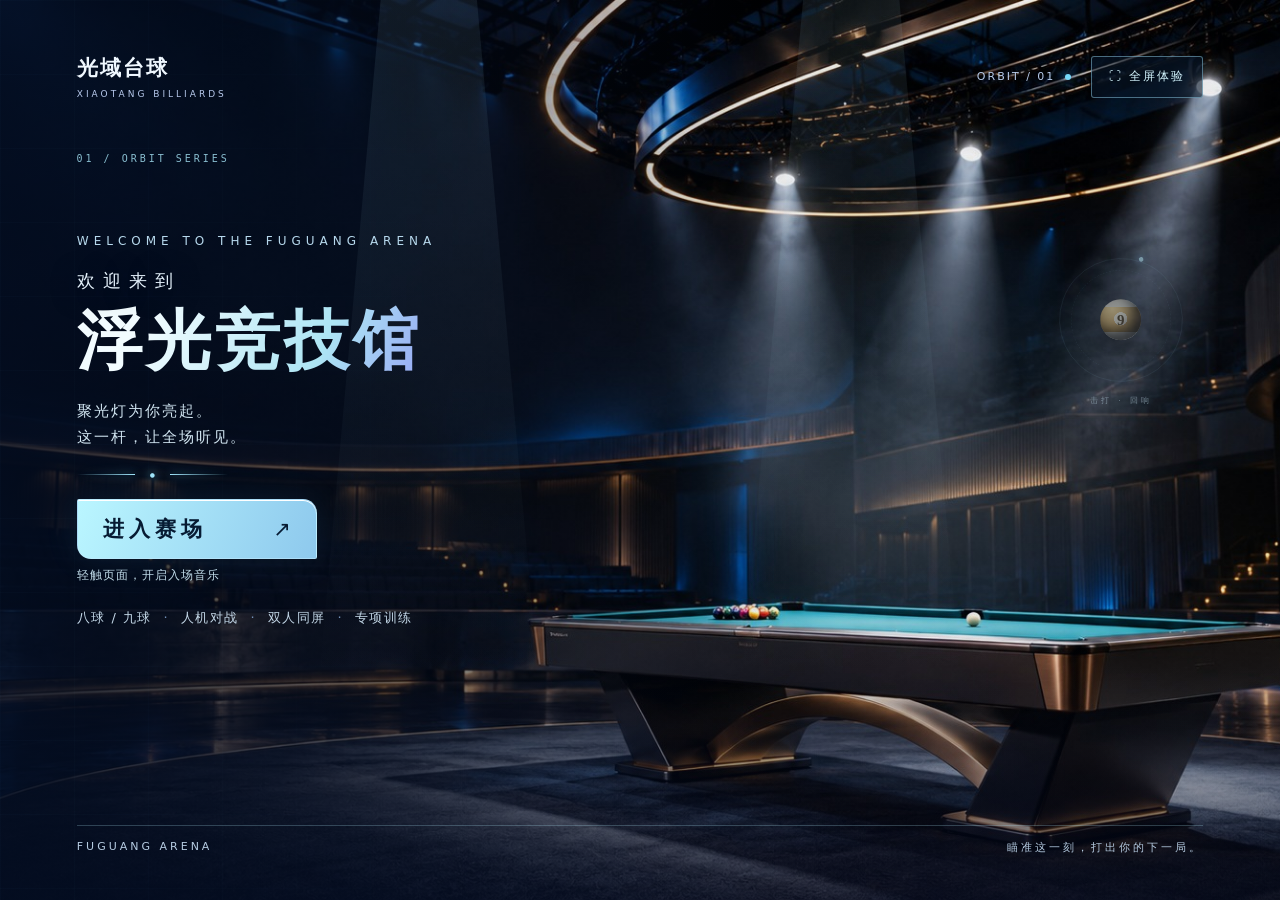
==== commit c086f8ac: "Replace 小糖 with 光域 in game name only" ====
--- a/index.html
+++ b/index.html
@@ -6,10 +6,10 @@
   <meta http-equiv="Content-Security-Policy" content="default-src 'self'; script-src 'self' 'unsafe-inline'; style-src 'self' 'unsafe-inline'; img-src 'self' data:; media-src 'self' data: blob:; connect-src 'self' data:; object-src 'none'; base-uri 'none'; form-action 'none'">
   <meta name="referrer" content="no-referrer">
   <meta name="theme-color" content="#050a18">
-  <meta name="description" content="小糖台球浮光竞技馆，支持八球、九球、人机对战、专项训练与双人同屏。">
+  <meta name="description" content="光域台球浮光竞技馆，支持八球、九球、人机对战、专项训练与双人同屏。">
   <link rel="icon" href="data:image/svg+xml,%3Csvg xmlns='http://www.w3.org/2000/svg' viewBox='0 0 32 32'%3E%3Ccircle cx='16' cy='16' r='15' fill='%23121a20'/%3E%3Ccircle cx='16' cy='16' r='7' fill='white'/%3E%3Ctext x='16' y='20' text-anchor='middle' font-size='12'%3E8%3C/text%3E%3C/svg%3E">
   <link rel="preload" href="./assets/fuguang-arena.jpg" as="image">
-  <title>小糖台球 · 浮光竞技馆</title>
+  <title>光域台球 · 浮光竞技馆</title>
   <link rel="preload" href="./site.css?v=20261009-orbit-v9" as="style">
 <link id="siteStyle" rel="stylesheet" href="./site.css?v=20261009-orbit-v9" media="print" onload="this.media='all';window.PoolStartup?.ready('styles')" onerror="this.dataset.failed='true';window.PoolStartup?.styleFailed()">
   <!-- CRITICAL_STYLE_START -->
@@ -116,8 +116,8 @@
 <body id="mobile-pool-preview" data-screen="welcome">
 <audio id="entryMusic" src="./sounds/xiaotang-intro.mp3" autoplay loop preload="auto" playsinline hidden></audio>
   <div class="mobile-game-surface">
-  <div class="boot" id="boot" aria-label="正在启动小糖台球浮光竞技馆">
-    <div class="flight-top"><span>小糖台球 / FUGUANG</span><span>FLIGHT TO THE ARENA</span></div>
+  <div class="boot" id="boot" aria-label="正在启动光域台球浮光竞技馆">
+    <div class="flight-top"><span>光域台球 / FUGUANG</span><span>FLIGHT TO THE ARENA</span></div>
     <div class="flight-copy"><p>下一站 · 浮光竞技馆</p><h1>准备，启航。</h1><span id="bootStatus">正在连接赛场</span></div>
     <div class="flight-route" role="progressbar" aria-label="赛场启动进度" aria-valuemin="0" aria-valuemax="100" aria-valuenow="0" id="bootTrack">
       <div class="flight-grid" aria-hidden="true"></div><div class="flight-trajectory"><span id="bootProgress"></span></div>
@@ -131,7 +131,7 @@
   </div>
   <div class="app">
     <header class="topbar" id="previewTopbar">
-      <div class="brand"><span class="brand-mark">●</span><div><strong>小糖台球</strong><small>FUGUANG ARENA</small></div></div>
+      <div class="brand"><span class="brand-mark">●</span><div><strong>光域台球</strong><small>FUGUANG ARENA</small></div></div>
       <div class="top-actions"><button id="rulesBtn" class="quiet" type="button">规则</button><button id="backBtn" class="quiet" type="button" aria-label="返回上一个选择页面">← 返回</button><button id="fullBtn" class="quiet" type="button" aria-label="全屏预览游戏" aria-pressed="false">全屏 ⛶</button></div>
     <span id="fullscreenFeedback" role="status" aria-live="polite" hidden></span>
     </header>
@@ -170,7 +170,7 @@
       <div class="welcome-orbit orbit-right"><span class="orbit-ring"></span><span class="welcome-ball ball-nine">9</span><span class="orbit-caption">击打 · 回响</span></div>
       <div class="welcome-dust"><i></i><i></i><i></i><i></i><i></i><i></i><i></i><i></i><i></i><i></i></div>
     </div>
-    <div class="welcome-top"><span class="welcome-brand">小糖台球 <small>XIAOTANG BILLIARDS</small></span><div class="welcome-tools"><span class="welcome-tag">ORBIT / 01 <i></i></span><button id="welcomeFullscreen" class="welcome-fullscreen" type="button" aria-label="欢迎页全屏" aria-pressed="false">⛶ 全屏体验</button></div></div>
+    <div class="welcome-top"><span class="welcome-brand">光域台球 <small>XIAOTANG BILLIARDS</small></span><div class="welcome-tools"><span class="welcome-tag">ORBIT / 01 <i></i></span><button id="welcomeFullscreen" class="welcome-fullscreen" type="button" aria-label="欢迎页全屏" aria-pressed="false">⛶ 全屏体验</button></div></div>
     <div class="welcome-copy"><p class="welcome-eyebrow">WELCOME TO THE FUGUANG ARENA</p>
       <h1 id="welcomeTitle"><small>欢迎来到</small><span>浮光竞技馆</span></h1>
       <p class="welcome-description">聚光灯为你亮起。<br>这一杆，让全场听见。</p>
@@ -203,7 +203,7 @@
   <div class="overlay hidden" id="rulesOverlay"><div class="menu-card rules-card"><button id="closeRules" class="close" type="button" aria-label="关闭">×</button><div class="eyebrow">HOW TO PLAY</div><h2>玩法与操作</h2><p><b>瞄准：</b>点按球台选择大方向，再横向或纵向滑动调角度，在右侧横向拖动刻度尺作精细调整；方向键每次调整 0.001°，按住 Shift 为 0.0001°。辅助线显示当前力度与杆法的短程实际球路，碰到库边立即结束，不显示反弹后的路线。红线表示首碰球不合法。<b>力度：</b>向下拉左侧小头杆，松手击球，旁边刻度条同步显示力度；5%～25% 为细化的轻推区间。<b>旋转：</b>点右侧白球放大，点选或拖动击球点，再点白球下方的“✓ 确认”应用杆法与加塞；每次出杆后自动回到中杆。也可按空格或点击“击球”。</p><p><b>专项练球：</b>提供慢球进袋、低杆、高杆与加塞碰库；点“重摆本球”恢复相同球位与预设力度。本杆结束后显示白球落点，无胜负和换人；点顶部“返回”回到训练项目选择。</p><p><b>袋口：</b>球进入袋洞后承接入袋瞬间的速度与旋转，在袋洞内继续运动并受重力下坠，碰到袋衬后衰减；落到袋底时发出带袋衬闷响与轻微摩擦尾音的落袋声；袋沿始终覆盖球体，避免穿过胶边。六袋绘制、落袋判定与遮罩使用同一套袋口几何。</p><p><b>大师：</b>会比较高低杆、左右轻重塞与混合塞，并对候选杆法的力度作微调，规划下一球；困难球继续优先尝试直接进攻、翻袋或碰库勾球；没有合理进攻路线时才解球或防守。出杆前显示击球点和力度，选择与执行仍可能失误。</p><p><b>自由球：</b>点按或拖动台面摆放白球，点击“确认白球位置”；击球前可以点击“重新摆放白球”再次调整。</p><p><b>八球：</b>开球后先分配全色与花色；先打自己的球，清空后合法打进 8 号球即可获胜，无需指定袋口。犯规后对手自由摆放白球。</p><p><b>九球：</b>每杆先碰当前最小号球；合法打进 9 号球获胜。</p><p>第一次点按会解锁击球、球碰球、碰库和落袋四类本地音效；背景音乐不会抢占音效通道。欢迎页播放已提供的入场音乐，对局使用已提供的新音频循环播放，返回选择页面时自动切换。网页包含首球、无碰库、白球落袋及胜负判定。开球流程为适合网页对战的简化规则。</p></div></div>
   <section class="overlay hidden result-overlay" id="resultOverlay" role="dialog" aria-modal="true" aria-labelledby="resultTitle" aria-describedby="resultReason">
     <div class="result-card">
-      <div class="result-top"><span>小糖台球 / FUGUANG</span><span id="resultRack">本局结束</span></div>
+      <div class="result-top"><span>光域台球 / FUGUANG</span><span id="resultRack">本局结束</span></div>
       <p class="result-kicker" id="resultMode">八球 · 人机对战</p>
       <h1 id="resultTitle">玩家 1 获胜</h1><p id="resultReason" class="result-reason"></p>
       <div class="result-score-label">局数比分</div>
